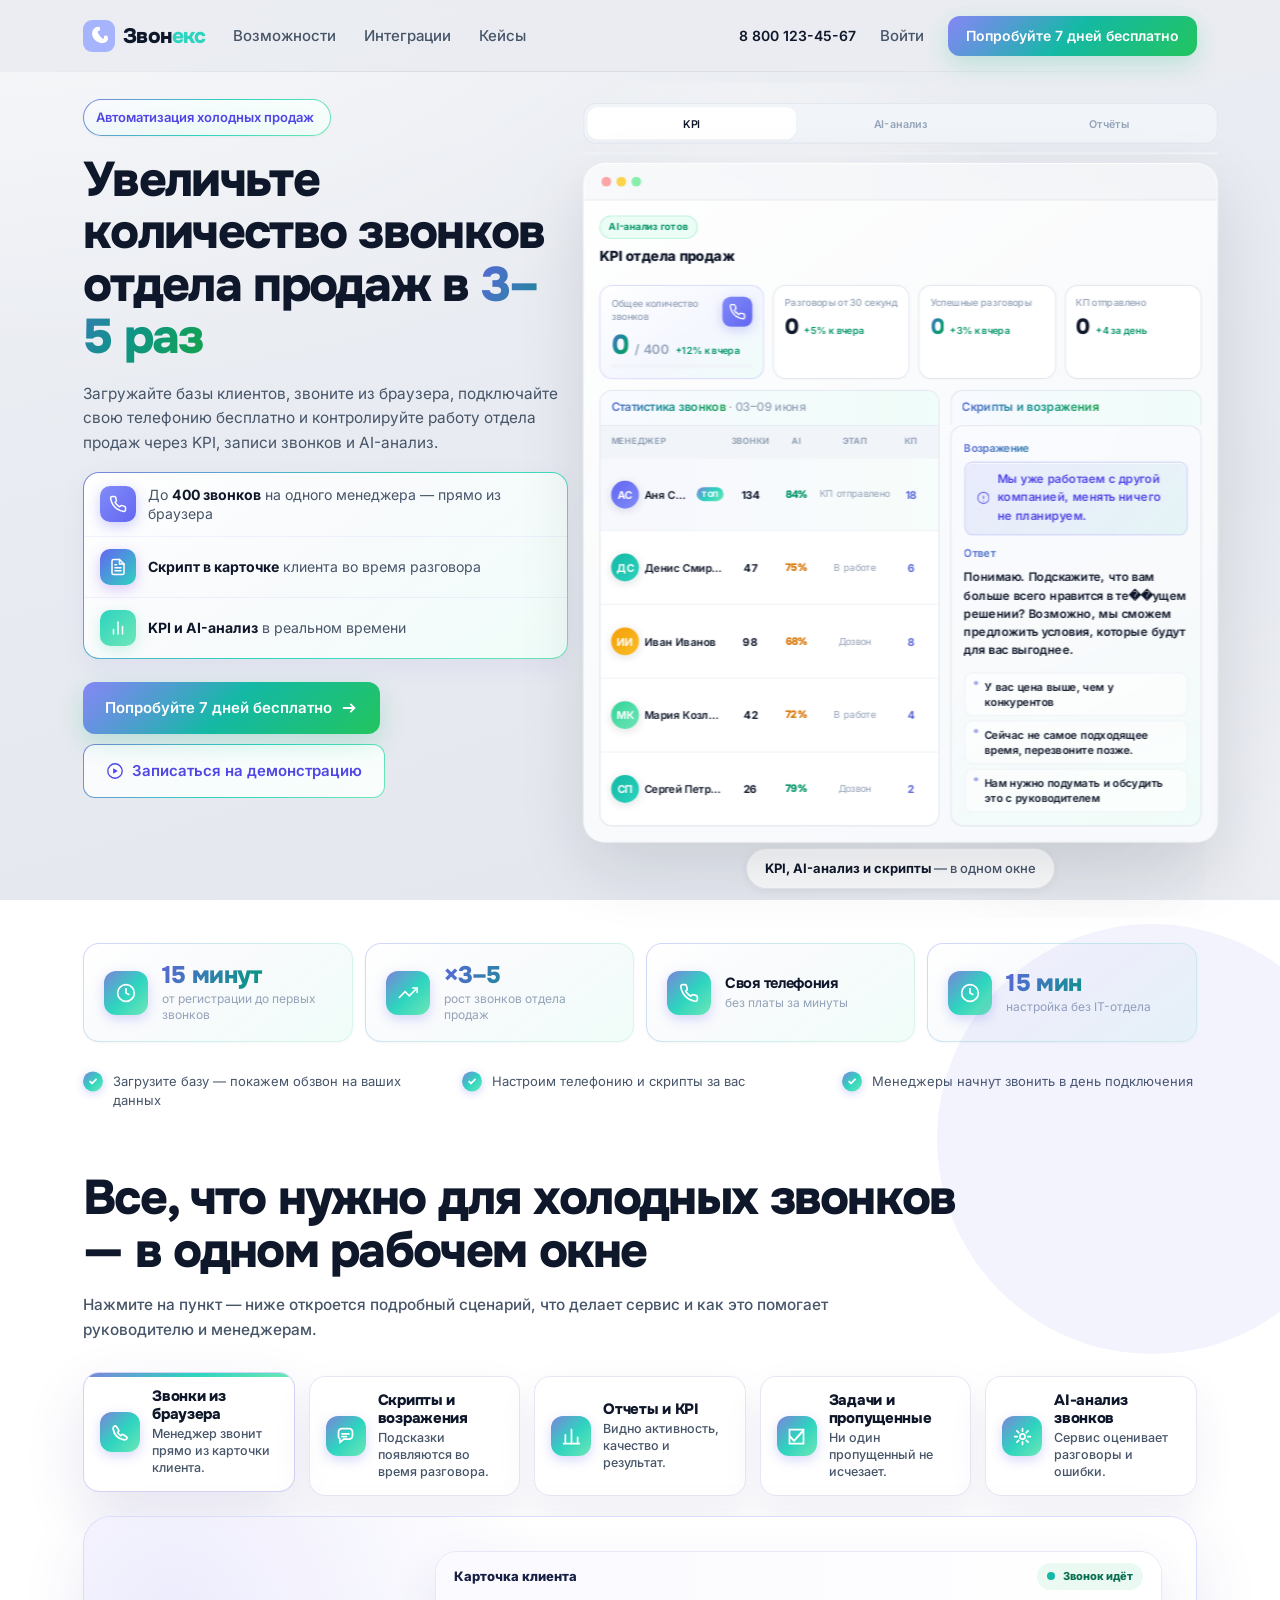
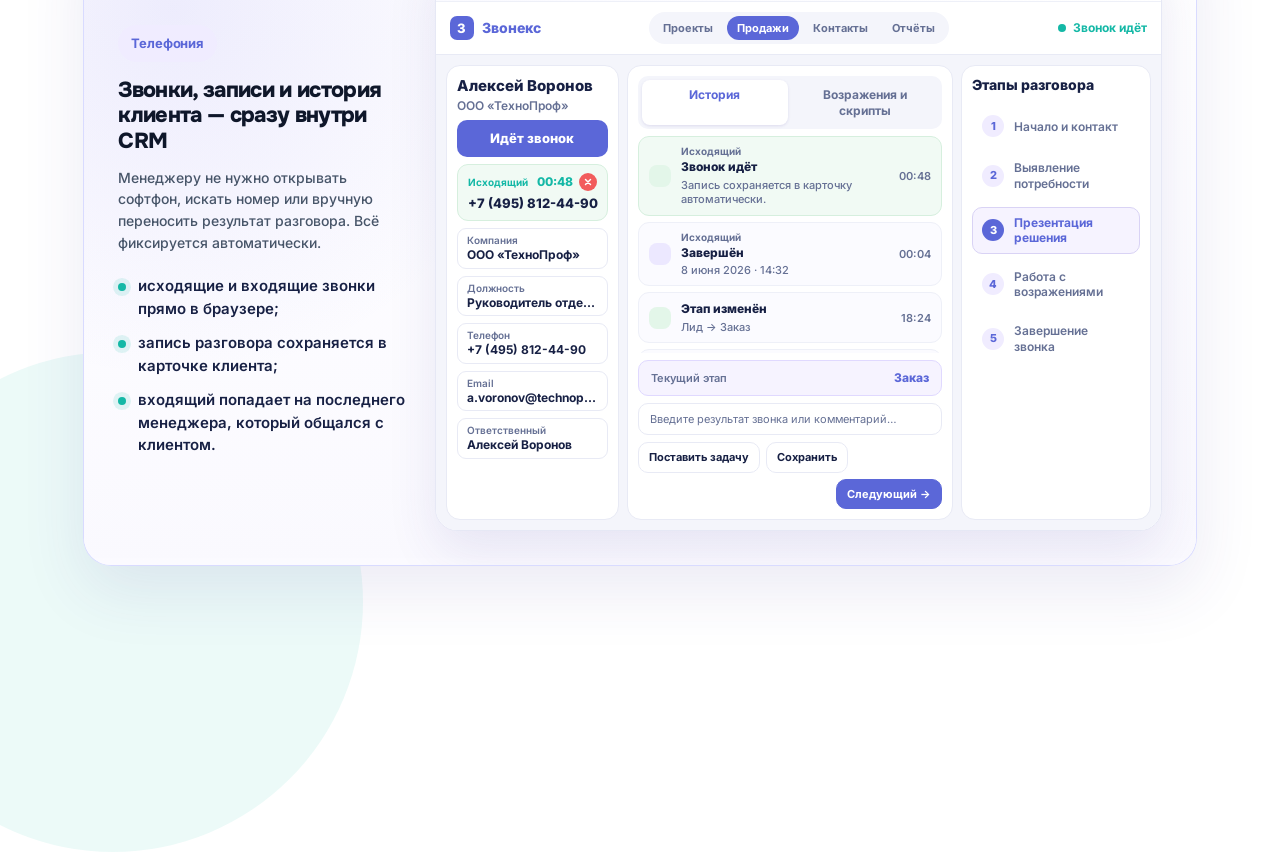
==== new-landing.html @ dd51b55e "feat: add new styles for KPI and manager components" ====
<!DOCTYPE html>
<html lang="ru">
<head>
  <meta charset="UTF-8">
  <meta name="viewport" content="width=device-width, initial-scale=1.0">
  <title>Звонекс — лендинг (блок 1 + блок 2)</title>
  <link rel="preconnect" href="https://fonts.googleapis.com">
  <link rel="preconnect" href="https://fonts.gstatic.com" crossorigin>
  <link href="https://fonts.googleapis.com/css2?family=Inter:wght@400;500;600;700;800&family=Onest:wght@600;700;800&display=swap" rel="stylesheet">
  <link rel="stylesheet" href="css/styles.css">
  <link rel="stylesheet" href="css/outcomes.css">
  <link rel="stylesheet" href="css/integrations.css">
  <link rel="stylesheet" href="css/new-landing.css">
</head>
<body>
  <div class="page-bg" aria-hidden="true">
    <div class="page-bg__gradient"></div>
    <div class="page-bg__mesh"></div>
    <div class="page-bg__aurora"></div>
  </div>

  <header class="header">
    <div class="container header__inner">
      <a href="/" class="logo">
        <span class="logo__icon" aria-hidden="true">
          <svg width="32" height="32" viewBox="0 0 32 32" fill="none" xmlns="http://www.w3.org/2000/svg">
            <rect width="32" height="32" rx="9" fill="#A5B4FC"/>
            <path d="M21.2 19.8c-1.5-.8-2.8-1.9-3.9-3.2-1.1-1.3-2-2.8-2.6-4.4-.2-.5.1-1 .6-1.2l1.4-.6c.4-.2.6-.6.5-1l-.4-1.8c-.1-.5-.5-.9-1-.9-1.2-.1-2.4.2-3.4.8-1.7 1-2.9 2.7-3.2 4.7-.4 2.4.3 4.9 1.9 6.9 1.6 2 3.9 3.4 6.4 3.9 2.2.4 4.5-.1 6.2-1.5.9-.8 1.4-2 1.2-3.2l-.3-1.8c-.1-.5-.5-.9-1-.9l-1.8.2c-.5.1-.8.5-.8 1 0 1.3-.5 2.5-1.3 3.5-.3.4-.8.5-1.2.3z" fill="#fff"/>
          </svg>
        </span>
        <span class="logo__word">Звон<span class="logo__accent">екс</span></span>
      </a>
      <div class="header__menu">
        <nav class="nav" aria-label="Навигация">
          <a href="#capabilities" class="nav__link">Возможности</a>
          <a href="#integrations" class="nav__link">Интеграции</a>
          <a href="#cases" class="nav__link">Кейсы</a>
        </nav>
        <div class="header__actions">
          <a href="tel:+78001234567" class="header__phone">8 800 123-45-67</a>
          <a href="#" class="btn btn--ghost">Войти</a>
          <a href="#cta" class="btn btn--cta btn--sm">Попробуйте 7 дней бесплатно</a>
        </div>
      </div>
      <button class="burger" aria-label="Меню" aria-expanded="false"><span></span><span></span><span></span></button>
    </div>
  </header>

  <main>
    <section class="hero">
      <div class="container hero__shell">
        <div class="hero__main">
          <div class="hero__copy">
            <div class="hero__tags">
              <span class="hero__badge">Автоматизация холодных продаж</span>
            </div>

            <h1 class="hero__title">
              Увеличьте количество звонков отдела продаж&nbsp;в&nbsp;<span class="hero__highlight">3–5&nbsp;раз</span>
            </h1>

            <p class="hero__subtitle">
              Загружайте базы клиентов, звоните из браузера, подключайте свою телефонию бесплатно и контролируйте работу отдела продаж через KPI, записи звонков и AI-анализ.
            </p>

            <div class="hero__features">
              <article class="hero-feature">
                <span class="hero-feature__icon" aria-hidden="true">
                  <svg width="18" height="18" viewBox="0 0 24 24" fill="none"><path d="M22 16.92v3a2 2 0 0 1-2.18 2 19.79 19.79 0 0 1-8.63-3.07 19.5 19.5 0 0 1-6-6 19.79 19.79 0 0 1-3.07-8.67A2 2 0 0 1 4.11 2h3a2 2 0 0 1 2 1.72c.127.96.361 1.903.7 2.81a2 2 0 0 1-.45 2.11L8.09 9.91a16 16 0 0 0 6 6l1.27-1.27a2 2 0 0 1 2.11-.45c.907.339 1.85.573 2.81.7A2 2 0 0 1 22 16.92z" stroke="currentColor" stroke-width="2"/></svg>
                </span>
                <p>До <strong>400 звонков</strong> на одного менеджера — прямо из браузера</p>
              </article>
              <article class="hero-feature">
                <span class="hero-feature__icon" aria-hidden="true">
                  <svg width="18" height="18" viewBox="0 0 24 24" fill="none"><path d="M14 2H6a2 2 0 0 0-2 2v16a2 2 0 0 0 2 2h12a2 2 0 0 0 2-2V8l-6-6z" stroke="currentColor" stroke-width="2"/><path d="M14 2v6h6M16 13H8M16 17H8M10 9H8" stroke="currentColor" stroke-width="2" stroke-linecap="round"/></svg>
                </span>
                <p><strong>Скрипт в карточке</strong> клиента во время разговора</p>
              </article>
              <article class="hero-feature">
                <span class="hero-feature__icon" aria-hidden="true">
                  <svg width="18" height="18" viewBox="0 0 24 24" fill="none"><path d="M18 20V10M12 20V4M6 20v-6" stroke="currentColor" stroke-width="2" stroke-linecap="round"/></svg>
                </span>
                <p><strong>KPI и AI-анализ</strong> в реальном времени</p>
              </article>
            </div>

            <div class="hero__cta" id="cta">
              <a href="#" class="btn btn--cta btn--lg">
                Попробуйте 7 дней бесплатно
                <svg width="18" height="18" viewBox="0 0 20 20" fill="none" aria-hidden="true"><path d="M4 10h12M12 6l4 4-4 4" stroke="currentColor" stroke-width="2" stroke-linecap="round"/></svg>
              </a>
              <a href="#" class="btn btn--outline btn--lg btn--demo">
                <svg width="18" height="18" viewBox="0 0 20 20" fill="none" aria-hidden="true"><circle cx="10" cy="10" r="8" stroke="currentColor" stroke-width="1.5"/><path d="M8 7l5 3-5 3V7z" fill="currentColor"/></svg>
                Записаться на демонстрацию
              </a>
            </div>
          </div>

          <div class="hero__product">
            <div class="product-frame">
              <div class="product-frame__glow" aria-hidden="true"></div>

              <div class="kpi-board" data-kpi-board aria-label="Панель контроля Звонекс">
                <div class="product-slider" data-product-slider aria-roledescription="carousel">

                  <div class="product-slider__nav" role="tablist" aria-label="Экраны продукта">
                    <button type="button" class="product-slider__seg is-active" role="tab" aria-selected="true" data-slide="0">KPI</button>
                    <button type="button" class="product-slider__seg" role="tab" aria-selected="false" data-slide="1">AI-анализ</button>
                    <button type="button" class="product-slider__seg" role="tab" aria-selected="false" data-slide="2">Отчёты</button>
                  </div>
                  <div class="product-slider__progress" aria-hidden="true"><span class="product-slider__progress-bar"></span></div>

                  <div class="kpi-board__window">
                    <div class="kpi-board__titlebar">
                      <div class="kpi-board__dots" aria-hidden="true"><span></span><span></span><span></span></div>
                    </div>

                    <div class="product-slider__viewport">
                      <div class="product-slider__track">

                        <!-- Slide 1: KPI + таблица + скрипты -->
                        <div class="product-slide is-active" role="tabpanel" aria-label="KPI">
                          <div class="product-slide__inner">
                            <div class="slide-head">
                              <span class="slide-head__badge">AI-анализ готов</span>
                              <span class="slide-head__title">KPI отдела продаж</span>
                            </div>

                            <div class="kpi-cards kpi-cards--featured">
                              <article class="kpi-card kpi-card--hero" aria-label="347 звонков из 400">
                                <span class="kpi-card__label">Общее количество звонков</span>
                                <span class="kpi-card__icon" aria-hidden="true">
                                  <svg width="16" height="16" viewBox="0 0 24 24" fill="none"><path d="M22 16.92v3a2 2 0 0 1-2.18 2 19.79 19.79 0 0 1-8.63-3.07 19.5 19.5 0 0 1-6-6 19.79 19.79 0 0 1-3.07-8.67A2 2 0 0 1 4.11 2h3a2 2 0 0 1 2 1.72c.127.96.361 1.903.7 2.81a2 2 0 0 1-.45 2.11L8.09 9.91a16 16 0 0 0 6 6l1.27-1.27a2 2 0 0 1 2.11-.45c.907.339 1.85.573 2.81.7A2 2 0 0 1 22 16.92z" stroke="currentColor" stroke-width="2"/></svg>
                                </span>
                                <div class="kpi-card__body">
                                  <div class="kpi-card__values">
                                    <strong class="kpi-card__value" data-count="347" data-count-suffix="">0</strong>
                                    <span class="kpi-card__quota">/ 400</span>
                                    <span class="kpi-card__delta">+12% к вчера</span>
                                  </div>
                                  <div class="kpi-card__progress" aria-hidden="true"><span style="--w: 87%"></span></div>
                                </div>
                              </article>
                              <article class="kpi-card kpi-card--stat" aria-label="Разговоры от 30 секунд 68 процентов">
                                <span class="kpi-card__label">Разговоры от 30 секунд</span>
                                <div class="kpi-card__body">
                                  <div class="kpi-card__values">
                                    <strong class="kpi-card__value" data-count="68" data-count-suffix="%">0</strong>
                                    <span class="kpi-card__delta">+5% к вчера</span>
                                  </div>
                                </div>
                              </article>
                              <article class="kpi-card kpi-card--stat" aria-label="Успешные разговоры 84 процента">
                                <span class="kpi-card__label">Успешные разговоры</span>
                                <div class="kpi-card__body">
                                  <div class="kpi-card__values">
                                    <strong class="kpi-card__value kpi-card__value--green" data-count="84" data-count-suffix="%">0</strong>
                                    <span class="kpi-card__delta">+3% к вчера</span>
                                  </div>
                                </div>
                              </article>
                              <article class="kpi-card kpi-card--stat" aria-label="18 КП">
                                <span class="kpi-card__label">КП отправлено</span>
                                <div class="kpi-card__body">
                                  <div class="kpi-card__values">
                                    <strong class="kpi-card__value" data-count="18">0</strong>
                                    <span class="kpi-card__delta">+4 за день</span>
                                  </div>
                                </div>
                              </article>
                            </div>

                            <div class="product-slide__split">
                              <div class="calls-table-wrap">
                                <div class="calls-table__head"><span class="dash-label">Статистика звонков</span><span class="dash-label-note"> · 03–09 июня</span></div>
                                <div class="calls-table">
                                  <div class="calls-table__row calls-table__row--labels">
                                    <span>Менеджер</span><span>Звонки</span><span>AI</span><span>Этап</span><span>КП</span>
                                  </div>
                                  <div class="calls-table__row calls-table__row--top">
                                    <div class="calls-table__person">
                                      <span class="kpi-avatar kpi-avatar--1">АС</span>
                                      <span>Аня Смирнова</span>
                                      <span class="calls-table__badge">Топ</span>
                                    </div>
                                    <span class="calls-table__num">134</span>
                                    <span class="calls-table__ai calls-table__ai--good">84%</span>
                                    <span class="calls-table__stage">КП отправлено</span>
                                    <span class="calls-table__num calls-table__num--accent">18</span>
                                  </div>
                                  <div class="calls-table__row">
                                    <div class="calls-table__person">
                                      <span class="kpi-avatar kpi-avatar--2">ДС</span>
                                      <span>Денис Смирнов</span>
                                    </div>
                                    <span class="calls-table__num">47</span>
                                    <span class="calls-table__ai calls-table__ai--mid">75%</span>
                                    <span class="calls-table__stage">В работе</span>
                                    <span class="calls-table__num calls-table__num--accent">6</span>
                                  </div>
                                  <div class="calls-table__row">
                                    <div class="calls-table__person">
                                      <span class="kpi-avatar kpi-avatar--3">ИИ</span>
                                      <span>Иван Иванов</span>
                                    </div>
                                    <span class="calls-table__num">98</span>
                                    <span class="calls-table__ai calls-table__ai--mid">68%</span>
                                    <span class="calls-table__stage">Дозвон</span>
                                    <span class="calls-table__num calls-table__num--accent">8</span>
                                  </div>
                                  <div class="calls-table__row">
                                    <div class="calls-table__person">
                                      <span class="kpi-avatar kpi-avatar--4">МК</span>
                                      <span>Мария Козлова</span>
                                    </div>
                                    <span class="calls-table__num">42</span>
                                    <span class="calls-table__ai calls-table__ai--mid">72%</span>
                                    <span class="calls-table__stage">В работе</span>
                                    <span class="calls-table__num calls-table__num--accent">4</span>
                                  </div>
                                  <div class="calls-table__row">
                                    <div class="calls-table__person">
                                      <span class="kpi-avatar kpi-avatar--2">СП</span>
                                      <span>Сергей Петров</span>
                                    </div>
                                    <span class="calls-table__num">26</span>
                                    <span class="calls-table__ai calls-table__ai--good">79%</span>
                                    <span class="calls-table__stage">Дозвон</span>
                                    <span class="calls-table__num calls-table__num--accent">2</span>
                                  </div>
                                </div>
                              </div>

                              <div class="kpi-scripts" data-kpi-scripts>
                                <div class="kpi-scripts__head"><span class="dash-label">Скрипты и возражения</span></div>
                                <div class="kpi-scripts__panel">
                                  <span class="kpi-scripts__tag dash-label">Возражение</span>
                                  <div class="kpi-scripts__objection kpi-scripts__objection--active" data-script-objection>
                                    <svg width="14" height="14" viewBox="0 0 24 24" fill="none" aria-hidden="true"><path d="M12 9v4M12 17h.01" stroke="currentColor" stroke-width="2" stroke-linecap="round"/><circle cx="12" cy="12" r="9" stroke="currentColor" stroke-width="1.8"/></svg>
                                    <span data-script-objection-text>Мы уже работаем с другой компанией, менять ничего не планируем.</span>
                                  </div>

                                  <span class="kpi-scripts__tag dash-label">Ответ</span>
                                  <p class="kpi-scripts__answer" data-script-answer>Понимаю. Подскажите, что вам больше всего нравится в те��ущем решении? Возможно, мы сможем предложить условия, которые будут для вас выгоднее.</p>

                                  <ul class="kpi-scripts__examples">
                                    <li>У вас цена выше, чем у конкурентов</li>
                                    <li>Сейчас не самое подходящее время, перезвоните позже.</li>
                                    <li>Нам нужно подумать и обсудить это с руководителем</li>
                                  </ul>
                                </div>
                              </div>
                            </div>
                          </div>
                        </div>

                        <!-- Slide 2: AI-анализ звонков -->
                        <div class="product-slide" role="tabpanel" aria-label="AI-анализ звонков">
                          <div class="product-slide__inner product-slide__inner--ai">
                            <div class="ai-dash">
                              <div class="ai-dash__head">
                                <div class="ai-dash__head-main">
                                  <span class="ai-dash__call">Звонок №12845 от 11.06.2026 11:42</span>
                                  <span class="ai-dash__status">Анализ завершён</span>
                                </div>
                                <button type="button" class="ai-dash__export">
                                  <svg width="13" height="13" viewBox="0 0 24 24" fill="none" aria-hidden="true"><path d="M12 3v12M7 10l5 5 5-5M5 19h14" stroke="currentColor" stroke-width="2" stroke-linecap="round" stroke-linejoin="round"/></svg>
                                  Экспорт
                                  <svg width="10" height="10" viewBox="0 0 24 24" fill="none" aria-hidden="true"><path d="M6 9l6 6 6-6" stroke="currentColor" stroke-width="2.2" stroke-linecap="round" stroke-linejoin="round"/></svg>
                                </button>
                              </div>

                              <div class="ai-dash__top">
                                <article class="ai-dash__contact ai-dash-panel">
                                  <img class="ai-dash__photo" src="images/specialist-avatar.png" alt="Иван Петров" width="46" height="46" loading="lazy">
                                  <div class="ai-dash__contact-body">
                                    <strong>Иван Петров</strong>
                                    <span>Директор · ООО «СтройГарант»</span>
                                    <ul class="ai-dash__contact-meta">
                                      <li>
                                        <svg width="12" height="12" viewBox="0 0 24 24" fill="none" aria-hidden="true"><circle cx="12" cy="12" r="9" stroke="currentColor" stroke-width="1.8"/><path d="M12 7v5l3 2" stroke="currentColor" stroke-width="1.8" stroke-linecap="round"/></svg>
                                        <span><strong>03:42</strong> Длительность</span>
                                      </li>
                                      <li class="ai-dash__meta-phone">
                                        <svg width="12" height="12" viewBox="0 0 24 24" fill="none" aria-hidden="true"><path d="M22 16.92v3a2 2 0 0 1-2.18 2 19.79 19.79 0 0 1-8.63-3.07 19.5 19.5 0 0 1-6-6 19.79 19.79 0 0 1-3.07-8.67A2 2 0 0 1 4.11 2h3a2 2 0 0 1 2 1.72c.127.96.361 1.903.7 2.81a2 2 0 0 1-.45 2.11L8.09 9.91a16 16 0 0 0 6 6l1.27-1.27a2 2 0 0 1 2.11-.45c.907.339 1.85.573 2.81.7A2 2 0 0 1 22 16.92z" stroke="currentColor" stroke-width="1.8"/></svg>
                                        <span>
                                          <strong>+7&nbsp;(999)&nbsp;123-45-67</strong>
                                          <em>Номер клиента</em>
                                        </span>
                                      </li>
                                      <li>
                                        <svg width="12" height="12" viewBox="0 0 24 24" fill="none" aria-hidden="true"><circle cx="12" cy="8" r="4" stroke="currentColor" stroke-width="1.8"/><path d="M4 20c0-4 3.6-6 8-6s8 2 8 6" stroke="currentColor" stroke-width="1.8" stroke-linecap="round"/></svg>
                                        <span><strong>Алексей Смирнов</strong> Менеджер</span>
                                      </li>
                                    </ul>
                                  </div>
                                </article>

                                <article class="ai-dash__scores ai-dash-panel">
                                  <h5 class="ai-dash-panel__title">Оценки по критериям</h5>
                                  <div class="ai-dash__score">
                                    <div class="ai-dash__score-row"><span>Приветствие</span><strong>90%</strong></div>
                                    <div class="ai-dash__bar"><i style="--w: 90%; --c: #22C55E"></i></div>
                                  </div>
                                  <div class="ai-dash__score">
                                    <div class="ai-dash__score-row"><span>Выявление потребности</span><strong>85%</strong></div>
                                    <div class="ai-dash__bar"><i style="--w: 85%; --c: #22C55E"></i></div>
                                  </div>
                                  <div class="ai-dash__score">
                                    <div class="ai-dash__score-row"><span>Презентация решения</span><strong>60%</strong></div>
                                    <div class="ai-dash__bar"><i style="--w: 60%; --c: #F59E0B"></i></div>
                                  </div>
                                  <div class="ai-dash__score">
                                    <div class="ai-dash__score-row"><span>Работа с возражениями</span><strong>40%</strong></div>
                                    <div class="ai-dash__bar"><i style="--w: 40%; --c: #F59E0B"></i></div>
                                  </div>
                                  <div class="ai-dash__score">
                                    <div class="ai-dash__score-row"><span>Закрытие на шаг</span><strong>90%</strong></div>
                                    <div class="ai-dash__bar"><i style="--w: 90%; --c: #22C55E"></i></div>
                                  </div>
                                  <div class="ai-dash__score">
                                    <div class="ai-dash__score-row"><span>Речевая культура</span><strong>80%</strong></div>
                                    <div class="ai-dash__bar"><i style="--w: 80%; --c: #22C55E"></i></div>
                                  </div>
                                </article>

                                <article class="ai-dash__focus ai-dash-panel">
                                  <h5 class="ai-dash-panel__title">Фокус разговора</h5>
                                  <div class="ai-dash__focus-body">
                                    <div class="ai-dash__focus-main">
                                      <strong>91%</strong>
                                      <div>
                                        <span>Вероятность продажи</span>
                                        <em>Высокая</em>
                                      </div>
                                    </div>
                                    <div class="ai-dash__focus-chart">
                                      <svg class="ai-dash__spark" viewBox="0 0 140 40" aria-hidden="true">
                                        <defs>
                                          <linearGradient id="aiDashSpark" x1="0" y1="0" x2="0" y2="1">
                                            <stop offset="0%" stop-color="#818CF8" stop-opacity="0.5"/>
                                            <stop offset="100%" stop-color="#818CF8" stop-opacity="0"/>
                                          </linearGradient>
                                        </defs>
                                        <path d="M0 28 C18 28 24 12 40 16 S62 32 82 20 S104 10 140 14 V40 H0 Z" fill="url(#aiDashSpark)"/>
                                        <path d="M0 28 C18 28 24 12 40 16 S62 32 82 20 S104 10 140 14" fill="none" stroke="#6366F1" stroke-width="2.5" stroke-linecap="round"/>
                                      </svg>
                                      <div class="ai-dash__focus-footer">
                                        <span>Динамика по менеджеру</span>
                                        <strong>+24% за неделю</strong>
                                      </div>
                                    </div>
                                  </div>
                                </article>
                              </div>

                              <div class="ai-dash__insights">
                                <article class="ai-dash-card ai-dash-panel ai-dash-card--good">
                                  <h5 class="ai-dash-panel__title">Что получилось хорошо</h5>
                                  <ul>
                                    <li><span class="ai-dash-icon ai-dash-icon--ok" aria-hidden="true">✓</span>Уточнил потребности клиента</li>
                                  </ul>
                                </article>
                                <article class="ai-dash-card ai-dash-panel ai-dash-card--rec">
                                  <h5 class="ai-dash-panel__title">Рекомендации</h5>
                                  <ol>
                                    <li><span class="ai-dash-icon ai-dash-icon--num">1</span>Связаться и выслать презентацию</li>
                                  </ol>
                                </article>
                                <article class="ai-dash-card ai-dash-panel ai-dash-card--warn">
                                  <h5 class="ai-dash-panel__title">Что можно улучшить</h5>
                                  <ul>
                                    <li><span class="ai-dash-icon ai-dash-icon--warn" aria-hidden="true">!</span>Нет согласия на следующий шаг</li>
                                  </ul>
                                </article>
                                <article class="ai-dash-card ai-dash-panel ai-dash-card--quotes">
                                  <h5 class="ai-dash-panel__title">
                                    Цитаты из звонка
                                    <svg width="12" height="12" viewBox="0 0 24 24" fill="none" aria-hidden="true"><circle cx="11" cy="11" r="7" stroke="currentColor" stroke-width="1.8"/><path d="M20 20l-3.5-3.5" stroke="currentColor" stroke-width="1.8" stroke-linecap="round"/></svg>
                                  </h5>
                                  <div class="ai-dash-quote">
                                    <div class="ai-dash-quote__head">
                                      <span class="ai-dash-quote__time">00:45</span>
                                      <b>Менеджер</b>
                                    </div>
                                    <p>«С какими сложностями сейчас сталкиваетесь?»</p>
                                  </div>
                                </article>
                              </div>

                              <section class="ai-dash__results ai-dash-panel" aria-label="Результаты звонка">
                                <div class="ai-results__tabs" aria-hidden="true">
                                  <span class="ai-results__tab">Анализ</span>
                                  <span class="ai-results__tab is-active">Результаты</span>
                                  <span class="ai-results__tab">Расшифровка</span>
                                </div>

                                <div class="ai-results__summaries">
                                  <article class="ai-results__summary">
                                    <div class="ai-results__summary-head">
                                      <span class="ai-results__icon ai-results__icon--doc" aria-hidden="true">
                                        <svg width="12" height="12" viewBox="0 0 24 24" fill="none"><path d="M14 2H6a2 2 0 0 0-2 2v16a2 2 0 0 0 2 2h12a2 2 0 0 0 2-2V8l-6-6z" stroke="currentColor" stroke-width="1.8"/><path d="M14 2v6h6M8 13h8M8 17h5" stroke="currentColor" stroke-width="1.8" stroke-linecap="round"/></svg>
                                      </span>
                                      <h5>Краткий итог</h5>
                                    </div>
                                    <p>Менеджер установил контакт, выявил ситуацию и презентовал решение. Клиент заинтересован, но нужно согласование с руководством. Следующий шаг назначен; рекомендуется проработать критерии принятия решения.</p>
                                  </article>

                                  <article class="ai-results__summary">
                                    <div class="ai-results__summary-head">
                                      <span class="ai-results__icon ai-results__icon--chat" aria-hidden="true">
                                        <svg width="12" height="12" viewBox="0 0 24 24" fill="none"><path d="M21 15a4 4 0 0 1-4 4H8l-5 3V7a4 4 0 0 1 4-4h10a4 4 0 0 1 4 4v8z" stroke="currentColor" stroke-width="1.8" stroke-linejoin="round"/></svg>
                                      </span>
                                      <h5>Итог разговора</h5>
                                    </div>
                                    <p>Диалог проведён успешно: выявлены потребности, проведена презентация, обработаны возражения. Следующий этап — повторный контакт после согласования условий.</p>
                                  </article>
                                </div>

                                <div class="ai-results__flags">
                                  <article class="ai-results__flag">
                                    <span class="ai-results__icon ai-results__icon--shield" aria-hidden="true">
                                      <svg width="12" height="12" viewBox="0 0 24 24" fill="none"><path d="M12 3l8 3v6c0 5-3.5 8.5-8 9-4.5-.5-8-4-8-9V6l8-3z" stroke="currentColor" stroke-width="1.8" stroke-linejoin="round"/></svg>
                                    </span>
                                    <div>
                                      <span>Наличие конфликта</span>
                                      <strong class="ai-results__val ai-results__val--yes">Нет</strong>
                                    </div>
                                  </article>
                                  <article class="ai-results__flag">
                                    <span class="ai-results__icon ai-results__icon--target" aria-hidden="true">
                                      <svg width="12" height="12" viewBox="0 0 24 24" fill="none"><circle cx="12" cy="12" r="8" stroke="currentColor" stroke-width="1.8"/><circle cx="12" cy="12" r="3" stroke="currentColor" stroke-width="1.8"/></svg>
                                    </span>
                                    <div>
                                      <span>Успешный звонок</span>
                                      <strong class="ai-results__val ai-results__val--partial">Частично</strong>
                                    </div>
                                  </article>
                                  <article class="ai-results__flag">
                                    <span class="ai-results__icon ai-results__icon--compass" aria-hidden="true">
                                      <svg width="12" height="12" viewBox="0 0 24 24" fill="none"><circle cx="12" cy="12" r="9" stroke="currentColor" stroke-width="1.8"/><path d="M14.5 9.5L10 14l-1.5-3.5L14.5 9.5z" stroke="currentColor" stroke-width="1.8" stroke-linejoin="round"/></svg>
                                    </span>
                                    <div>
                                      <span>Целевой звонок</span>
                                      <strong class="ai-results__val ai-results__val--yes">Да</strong>
                                    </div>
                                  </article>
                                </div>
                              </section>
                            </div>
                          </div>
                        </div>

                        <!-- Slide 3: Отчёты по звонкам -->
                        <div class="product-slide" role="tabpanel" aria-label="Отчёты по звонкам">
                          <div class="product-slide__inner product-slide__inner--report">
                            <div class="slide-head">
                              <span class="slide-head__badge">25–31 мая</span>
                              <span class="slide-head__title">Отчёты по звонкам · Аня Смирнова</span>
                            </div>

                            <div class="report-metrics">
                              <div class="report-metric report-metric--total">
                                <span>Всего</span>
                                <strong>134</strong>
                                <em>+15%</em>
                              </div>
                              <div class="report-metric report-metric--outgoing">
                                <span>Исходящие</span>
                                <strong>112</strong>
                                <em>+12%</em>
                              </div>
                              <div class="report-metric report-metric--positive">
                                <span>Дозвон</span>
                                <strong>98</strong>
                                <em>+22%</em>
                              </div>
                              <div class="report-metric report-metric--negative">
                                <span>Недозвон</span>
                                <strong>36</strong>
                                <em class="report-metric__delta--down">−8%</em>
                              </div>
                              <div class="report-metric report-metric--duration">
                                <span>Ср. длит.</span>
                                <strong>01:24</strong>
                                <em>+18%</em>
                              </div>
                            </div>

                            <div class="report-chart report-chart--wide">
                              <div class="report-chart__title">Дозвон и недозвон</div>
                              <svg class="report-chart__svg" viewBox="0 0 200 56" aria-hidden="true">
                                <defs>
                                  <linearGradient id="chartPositiveGrad" x1="0" y1="0" x2="0" y2="1">
                                    <stop offset="0%" stop-color="#34D399" stop-opacity="0.35"/>
                                    <stop offset="100%" stop-color="#34D399" stop-opacity="0"/>
                                  </linearGradient>
                                </defs>
                                <path d="M0 20 L28 16 L56 18 L84 14 L112 12 L140 10 L168 12 L200 8 L200 56 L0 56 Z" fill="url(#chartPositiveGrad)"/>
                                <polyline fill="none" stroke="#22C55E" stroke-width="2.2" stroke-linecap="round" points="0,20 28,16 56,18 84,14 112,12 140,10 168,12 200,8"/>
                                <polyline fill="none" stroke="#F87171" stroke-width="2" stroke-linecap="round" stroke-dasharray="3 2" points="0,46 28,44 56,45 84,43 112,44 140,41 168,43 200,39"/>
                              </svg>
                              <div class="report-chart__legend">
                                <span><i class="dot dot--green"></i> Дозвон — 98</span>
                                <span><i class="dot dot--red"></i> Недозвон — 36</span>
                              </div>
                            </div>

                            <div class="report-bottom">
                              <div class="report-calls report-calls--top">
                                <div class="report-calls__head">
                                  <div class="report-calls__title">Топ звонков по длительности</div>
                                  <div class="report-calls__subtitle">Самые длинные разговоры в текущей выборке</div>
                                </div>
                                <div class="report-calls__table">
                                  <div class="report-calls__row report-calls__row--head">
                                    <span>#</span>
                                    <span>Менеджер</span>
                                    <span>Клиент</span>
                                    <span>Этап</span>
                                    <span>Тип</span>
                                    <span>Длит.</span>
                                    <span>Дата</span>
                                    <span aria-hidden="true"></span>
                                  </div>
                                  <div class="report-calls__row">
                                    <span class="report-calls__num">1</span>
                                    <span class="report-calls__manager">Аня Смирнова</span>
                                    <span class="report-calls__client">ООО «Альфа»</span>
                                    <span class="report-calls__stage report-calls__stage--good">КП отправлено</span>
                                    <span class="report-calls__type report-calls__type--out">Исходящий</span>
                                    <strong>12:43</strong>
                                    <span class="report-calls__date">31.05 14:20</span>
                                    <span class="report-calls__actions">
                                      <button type="button" class="report-calls__action" aria-label="Прослушать"><svg width="11" height="11" viewBox="0 0 24 24" fill="none"><circle cx="12" cy="12" r="9" stroke="currentColor" stroke-width="1.8"/><path d="M10 8l6 4-6 4V8z" fill="currentColor"/></svg></button>
                                      <button type="button" class="report-calls__action" aria-label="Открыть"><svg width="11" height="11" viewBox="0 0 24 24" fill="none"><path d="M14 3h7v7M10 14L21 3M21 10v11H3V3h11" stroke="currentColor" stroke-width="1.8" stroke-linecap="round" stroke-linejoin="round"/></svg></button>
                                    </span>
                                  </div>
                                  <div class="report-calls__row">
                                    <span class="report-calls__num">2</span>
                                    <span class="report-calls__manager">Денис Смирнов</span>
                                    <span class="report-calls__client">ООО «Стройком»</span>
                                    <span class="report-calls__stage report-calls__stage--bad">Не дозвонился</span>
                                    <span class="report-calls__type report-calls__type--out">Исходящий</span>
                                    <strong>09:11</strong>
                                    <span class="report-calls__date">31.05 12:40</span>
                                    <span class="report-calls__actions">
                                      <button type="button" class="report-calls__action" aria-label="Прослушать"><svg width="11" height="11" viewBox="0 0 24 24" fill="none"><circle cx="12" cy="12" r="9" stroke="currentColor" stroke-width="1.8"/><path d="M10 8l6 4-6 4V8z" fill="currentColor"/></svg></button>
                                      <button type="button" class="report-calls__action" aria-label="Открыть"><svg width="11" height="11" viewBox="0 0 24 24" fill="none"><path d="M14 3h7v7M10 14L21 3M21 10v11H3V3h11" stroke="currentColor" stroke-width="1.8" stroke-linecap="round" stroke-linejoin="round"/></svg></button>
                                    </span>
                                  </div>
                                  <div class="report-calls__row">
                                    <span class="report-calls__num">3</span>
                                    <span class="report-calls__manager">Иван Иванов</span>
                                    <span class="report-calls__client">ИП Иванов</span>
                                    <span class="report-calls__stage report-calls__stage--good">Наш клиент</span>
                                    <span class="report-calls__type report-calls__type--in">Входящий</span>
                                    <strong>08:56</strong>
                                    <span class="report-calls__date">30.05 15:11</span>
                                    <span class="report-calls__actions">
                                      <button type="button" class="report-calls__action" aria-label="Прослушать"><svg width="11" height="11" viewBox="0 0 24 24" fill="none"><circle cx="12" cy="12" r="9" stroke="currentColor" stroke-width="1.8"/><path d="M10 8l6 4-6 4V8z" fill="currentColor"/></svg></button>
                                      <button type="button" class="report-calls__action" aria-label="Открыть"><svg width="11" height="11" viewBox="0 0 24 24" fill="none"><path d="M14 3h7v7M10 14L21 3M21 10v11H3V3h11" stroke="currentColor" stroke-width="1.8" stroke-linecap="round" stroke-linejoin="round"/></svg></button>
                                    </span>
                                  </div>
                                  <div class="report-calls__row">
                                    <span class="report-calls__num">4</span>
                                    <span class="report-calls__manager">Мария Козлова</span>
                                    <span class="report-calls__client">ООО «Бета»</span>
                                    <span class="report-calls__stage report-calls__stage--mid">Думает</span>
                                    <span class="report-calls__type report-calls__type--out">Исходящий</span>
                                    <strong>07:45</strong>
                                    <span class="report-calls__date">29.05 10:31</span>
                                    <span class="report-calls__actions">
                                      <button type="button" class="report-calls__action" aria-label="Прослушать"><svg width="11" height="11" viewBox="0 0 24 24" fill="none"><circle cx="12" cy="12" r="9" stroke="currentColor" stroke-width="1.8"/><path d="M10 8l6 4-6 4V8z" fill="currentColor"/></svg></button>
                                      <button type="button" class="report-calls__action" aria-label="Открыть"><svg width="11" height="11" viewBox="0 0 24 24" fill="none"><path d="M14 3h7v7M10 14L21 3M21 10v11H3V3h11" stroke="currentColor" stroke-width="1.8" stroke-linecap="round" stroke-linejoin="round"/></svg></button>
                                    </span>
                                  </div>
                                  <div class="report-calls__row">
                                    <span class="report-calls__num">5</span>
                                    <span class="report-calls__manager">Сергей Петров</span>
                                    <span class="report-calls__client">ООО «Гранд»</span>
                                    <span class="report-calls__stage report-calls__stage--good">КП отправлено</span>
                                    <span class="report-calls__type report-calls__type--out">Исходящий</span>
                                    <strong>06:32</strong>
                                    <span class="report-calls__date">28.05 16:05</span>
                                    <span class="report-calls__actions">
                                      <button type="button" class="report-calls__action" aria-label="Прослушать"><svg width="11" height="11" viewBox="0 0 24 24" fill="none"><circle cx="12" cy="12" r="9" stroke="currentColor" stroke-width="1.8"/><path d="M10 8l6 4-6 4V8z" fill="currentColor"/></svg></button>
                                      <button type="button" class="report-calls__action" aria-label="Открыть"><svg width="11" height="11" viewBox="0 0 24 24" fill="none"><path d="M14 3h7v7M10 14L21 3M21 10v11H3V3h11" stroke="currentColor" stroke-width="1.8" stroke-linecap="round" stroke-linejoin="round"/></svg></button>
                                    </span>
                                  </div>
                                </div>
                                <button type="button" class="report-calls__more">Показать ещё 15 звонков</button>
                              </div>
                            </div>
                          </div>
                        </div>

                      </div>
                    </div>
                  </div>
                </div>

                <p class="kpi-board__caption"><strong>KPI, AI-анализ и скрипты</strong> — в одном окне</p>
              </div>
            </div>
          </div>
        </div>

        <div class="trust-row" id="features">
          <article class="trust-card">
            <span class="trust-card__icon trust-card__icon--setup" aria-hidden="true"></span>
            <div>
              <strong class="trust-card__val">15 минут</strong>
              <span class="trust-card__lbl">от регистрации до первых звонков</span>
            </div>
          </article>
          <article class="trust-card">
            <span class="trust-card__icon trust-card__icon--growth" aria-hidden="true"></span>
            <div>
              <strong class="trust-card__val">×3–5</strong>
              <span class="trust-card__lbl">рост звонков отдела продаж</span>
            </div>
          </article>
          <article class="trust-card">
            <span class="trust-card__icon trust-card__icon--calls" aria-hidden="true"></span>
            <div>
              <strong class="trust-card__val trust-card__val--phrase">Своя телефония</strong>
              <span class="trust-card__lbl">без платы за минуты</span>
            </div>
          </article>
          <article class="trust-card">
            <span class="trust-card__icon trust-card__icon--setup" aria-hidden="true"></span>
            <div>
              <strong class="trust-card__val">15 мин</strong>
              <span class="trust-card__lbl">настройка без IT-отдела</span>
            </div>
          </article>
        </div>

        <div class="promise-row">
          <div class="promise-item">
            <span class="promise-item__check" aria-hidden="true">✓</span>
            <p>Загрузите базу — покажем обзвон на ваших данных</p>
          </div>
          <div class="promise-item">
            <span class="promise-item__check" aria-hidden="true">✓</span>
            <p>Настроим телефонию и скрипты за вас</p>
          </div>
          <div class="promise-item">
            <span class="promise-item__check" aria-hidden="true">✓</span>
            <p>Менеджеры начнут звонить в день подключения</p>
          </div>
        </div>
      </div>
    </section>

    <div class="container section-capabilities">
      <section class="outcomes-section" id="capabilities">
        <div class="section-head">
          <h2 class="section-title">Все, что нужно для холодных звонков — в одном рабочем окне</h2>
          <p class="section-subtitle">Нажмите на пункт — ниже откроется подробный сценарий, что делает сервис и как это помогает руководителю и менеджерам.</p>
        </div>

        <div class="capabilities-shell">
          <div class="capability-tabs">
            <article class="capability-tab tab-calls is-active">
              <div class="capability-tab-icon"><svg viewBox="0 0 24 24" fill="none"><path d="M7.5 5.5 9.8 9c.4.6.3 1.4-.2 1.9l-1 1a11.5 11.5 0 0 0 3.8 3.8l1-1c.5-.5 1.3-.6 1.9-.2l3.5 2.3c.7.5.9 1.5.4 2.2-.7 1.1-1.9 1.7-3.2 1.4C9.6 19.2 4.8 14.4 3.6 8c-.3-1.3.3-2.5 1.4-3.2.7-.5 1.7-.3 2.2.4Z" stroke="currentColor" stroke-width="2" stroke-linecap="round" stroke-linejoin="round"/></svg></div>
              <div class="capability-tab-text">
                <h3>Звонки из браузера</h3>
                <p>Менеджер звонит прямо из карточки клиента.</p>
              </div>
            </article>

            <article class="capability-tab tab-scripts">
              <div class="capability-tab-icon"><svg viewBox="0 0 24 24" fill="none"><path d="M4 6.8A3.8 3.8 0 0 1 7.8 3h8.4A3.8 3.8 0 0 1 20 6.8v4.4a3.8 3.8 0 0 1-3.8 3.8H10l-4.5 4v-4.3A3.8 3.8 0 0 1 4 11.2V6.8Z" stroke="currentColor" stroke-width="2" stroke-linejoin="round"/><path d="M8 9h8M8 12h5" stroke="currentColor" stroke-width="2" stroke-linecap="round"/></svg></div>
              <div class="capability-tab-text">
                <h3>Скрипты и возражения</h3>
                <p>Подсказки появляются во время разговора.</p>
              </div>
            </article>

            <article class="capability-tab tab-analytics">
              <div class="capability-tab-icon"><svg viewBox="0 0 24 24" fill="none"><path d="M5 20V10m7 10V4m7 16v-7" stroke="currentColor" stroke-width="2" stroke-linecap="round"/><path d="M3 20h18" stroke="currentColor" stroke-width="2" stroke-linecap="round"/></svg></div>
              <div class="capability-tab-text">
                <h3>Отчеты и KPI</h3>
                <p>Видно активность, качество и результат.</p>
              </div>
            </article>

            <article class="capability-tab tab-tasks">
              <div class="capability-tab-icon"><svg viewBox="0 0 24 24" fill="none"><path d="M5 12.5 9.2 17 19 6" stroke="currentColor" stroke-width="2.3" stroke-linecap="round" stroke-linejoin="round"/><path d="M4 4h16v16H4z" stroke="currentColor" stroke-width="2"/></svg></div>
              <div class="capability-tab-text">
                <h3>Задачи и пропущенные</h3>
                <p>Ни один пропущенный не исчезает.</p>
              </div>
            </article>

            <article class="capability-tab tab-ai">
              <div class="capability-tab-icon"><svg viewBox="0 0 24 24" fill="none"><path d="M12 3v3m0 12v3M3 12h3m12 0h3M5.6 5.6l2.1 2.1m8.6 8.6 2.1 2.1m0-12.8-2.1 2.1m-8.6 8.6-2.1 2.1" stroke="currentColor" stroke-width="2" stroke-linecap="round"/><path d="M9 12a3 3 0 1 0 6 0 3 3 0 0 0-6 0Z" stroke="currentColor" stroke-width="2"/></svg></div>
              <div class="capability-tab-text">
                <h3>AI-анализ звонков</h3>
                <p>Сервис оценивает разговоры и ошибки.</p>
              </div>
            </article>
          </div>

          <div class="capability-details">
            <article class="capability-panel panel-calls is-active">
              <div class="capability-copy">
                <div class="capability-label">Телефония</div>
                <h3>Звонки, записи и история клиента — сразу внутри CRM</h3>
                <p>Менеджеру не нужно открывать софтфон, искать номер или вручную переносить результат разговора. Всё фиксируется автоматически.</p>
                <ul class="capability-list">
                  <li>исходящие и входящие звонки прямо в браузере;</li>
                  <li>запись разговора сохраняется в карточке клиента;</li>
                  <li>входящий попадает на последнего менеджера, который общался с клиентом.</li>
                </ul>
              </div>
              <div class="capability-preview capability-preview--shot">
                <div class="preview-top"><span>Карточка клиента</span><span class="preview-status">Звонок идёт</span></div>
                <div class="crm-app" role="img" aria-label="Интерфейс сервиса Звонекс: звонок из карточки клиента, история разговора и этапы сделки">
                  <header class="crm-app__bar">
                    <div class="crm-app__brand"><span class="crm-app__logo">3</span>Звонекс</div>
                    <nav class="crm-app__nav">
                      <em>Проекты</em>
                      <em class="is-active">Продажи</em>
                      <em>Контакты</em>
                      <em>Отчёты</em>
                    </nav>
                    <div class="crm-app__actions">
                      <span class="crm-app__status">Звонок идёт</span>
                    </div>
                  </header>

                  <div class="crm-app__body">
                    <aside class="crm-app__col crm-app__client">
                      <div class="crm-app__client-name">Алексей Воронов</div>
                      <div class="crm-app__client-sub">ООО «ТехноПроф»</div>
                      <button class="crm-app__call" type="button" tabindex="-1">Идёт звонок</button>
                      <div class="crm-app__livecall">
                        <div class="crm-app__livecall-top">
                          <span>Исходящий</span>
                          <div class="crm-app__livecall-end">
                            <time>00:48</time>
                            <span class="crm-app__livecall-x" aria-hidden="true"><svg viewBox="0 0 24 24" width="10" height="10" fill="none" stroke="currentColor" stroke-width="3.4" stroke-linecap="round"><path d="M6 6l12 12M18 6L6 18"/></svg></span>
                          </div>
                        </div>
                        <b>+7 (495) 812-44-90</b>
                      </div>
                      <div class="crm-app__field"><span>Компания</span><b>ООО «ТехноПроф»</b></div>
                      <div class="crm-app__field"><span>Должность</span><b>Руководитель отдела закупок</b></div>
                      <div class="crm-app__field"><span>Телефон</span><b>+7 (495) 812-44-90</b></div>
                      <div class="crm-app__field"><span>Email</span><b>a.voronov@technoprof.ru</b></div>
                      <div class="crm-app__field"><span>Ответственный</span><b>Алексей Воронов</b></div>
                    </aside>

                    <section class="crm-app__col crm-app__feed">
                      <div class="crm-app__tabs">
                        <em class="is-active">История</em>
                        <em>Возражения и скрипты</em>
                      </div>
                      <div class="crm-app__events">
                        <div class="crm-app__event crm-app__event--ok">
                          <span class="crm-app__ic crm-app__ic--ok"></span>
                          <div>
                            <span class="crm-app__event-kind">Исходящий</span>
                            <b>Звонок идёт</b>
                            <p>Запись сохраняется в карточку автоматически.</p>
                          </div>
                          <time>00:48</time>
                        </div>
                        <div class="crm-app__event">
                          <span class="crm-app__ic crm-app__ic--call"></span>
                          <div>
                            <span class="crm-app__event-kind">Исходящий</span>
                            <b>Завершён</b>
                            <p>8 июня 2026 · 14:32</p>
                          </div>
                          <time>00:04</time>
                        </div>
                        <div class="crm-app__event">
                          <span class="crm-app__ic crm-app__ic--ok"></span>
                          <div>
                            <b>Этап изменён</b>
                            <p>Лид → Заказ</p>
                          </div>
                          <time>18:24</time>
                        </div>
                        <div class="crm-app__event">
                          <span class="crm-app__ic crm-app__ic--cmt"></span>
                          <div>
                            <b>Комментарий от оператора</b>
                            <p>созвон, КП отправлено</p>
                          </div>
                          <time>17:35</time>
                        </div>
                      </div>
                      <div class="crm-app__stage-select"><span>Текущий этап</span><b>Заказ</b></div>
                      <div class="crm-app__textarea">Введите результат звонка или комментарий…</div>
                      <div class="crm-app__feed-actions">
                        <span class="crm-app__btn">Поставить задачу</span>
                        <span class="crm-app__btn">Сохранить</span>
                        <span class="crm-app__btn crm-app__btn--primary">Следующий →</span>
                      </div>
                    </section>

                    <aside class="crm-app__col crm-app__stages">
                      <div class="crm-app__stages-head">Этапы разговора</div>
                      <div class="crm-app__step"><span class="crm-app__step-ic">1</span><b>Начало и контакт</b></div>
                      <div class="crm-app__step"><span class="crm-app__step-ic">2</span><b>Выявление потребности</b></div>
                      <div class="crm-app__step is-active"><span class="crm-app__step-ic">3</span><b>Презентация решения</b></div>
                      <div class="crm-app__step"><span class="crm-app__step-ic">4</span><b>Работа с возражениями</b></div>
                      <div class="crm-app__step"><span class="crm-app__step-ic">5</span><b>Завершение звонка</b></div>
                    </aside>
                  </div>
                </div>
              </div>
            </article>

            <article class="capability-panel panel-scripts">
              <div class="capability-copy">
                <div class="capability-label">Скрипты</div>
                <h3>Менеджер видит, что сказать клиенту в нужный момент</h3>
                <p>Скрипты, ответы на возражения и подсказки открываются рядом с карточкой. Это снижает хаос в разговоре и помогает нови��кам быстрее продавать.</p>
                <ul class="capability-list">
                  <li>готовые ответы на частые возражения;</li>
                  <li>единый стандарт разговора для всей команды;</li>
                  <li>быстрый переход между сценариями без поиска в документах.</li>
                </ul>
              </div>
              <div class="capability-preview capability-preview--shot">
                <div class="preview-top"><span>Возражения и скрипты</span><span class="preview-status">Открыт</span></div>
                <div class="crm-app crm-app--scripts" role="img" aria-label="Интерфейс сервиса Звонекс: карточка клиента, готовые ответы на возражения и форма добавления скрипта">
                  <header class="crm-app__bar">
                    <div class="crm-app__brand"><span class="crm-app__logo">3</span>Звонекс</div>
                    <nav class="crm-app__nav">
                      <em>Проекты</em>
                      <em>Продажи</em>
                      <em class="is-active">Контакты</em>
                      <em>Отчёты</em>
                    </nav>
                    <div class="crm-app__actions">
                      <span class="crm-app__status">Скрипт открыт</span>
                    </div>
                  </header>

                  <div class="crm-app__body">
                    <aside class="crm-app__col crm-app__client">
                      <div class="crm-app__client-name">Елена Григорьева</div>
                      <div class="crm-app__client-sub">ИП «Краснополье»</div>
                      <button class="crm-app__call" type="button" tabindex="-1">Позвонить</button>
                      <div class="crm-app__field"><span>Компания</span><b>ИП «Григорьева»</b></div>
                      <div class="crm-app__field"><span>Регион</span><b>Краснодарский край</b></div>
                      <div class="crm-app__field"><span>Телефон</span><b>+7 (391) 245-18-03</b></div>
                      <div class="crm-app__field"><span>Email</span><b>e.grigoryeva@mail.ru</b></div>
                      <div class="crm-app__field"><span>Ответственный</span><b>Денис Смирнов</b></div>
                    </aside>

                    <section class="crm-app__col crm-app__feed">
                      <div class="crm-app__tabs">
                        <em>История</em>
                        <em class="is-active">Возражения и скрипты</em>
                      </div>
                      <div class="crm-app__scripthead">
                        <div class="crm-app__scripthead-text">
                          <span class="crm-app__scripthead-sub">Карточка клиента</span>
                          <b>Возражения клиента</b>
                        </div>
                        <span class="crm-app__addbtn">+ Добавить</span>
                      </div>
                      <div class="crm-app__chips">
                        <span class="crm-app__chip is-active">У вас дорого</span>
                        <span class="crm-app__chip">Получил инфо</span>
                        <span class="crm-app__chip">Нужно подумать</span>
                        <span class="crm-app__chip">Работаем с другим</span>
                      </div>
                      <div class="crm-app__scripts">
                        <div class="crm-app__script crm-app__script--active">
                          <div class="crm-app__script-top">
                            <b>У вас дорого</b>
                            <span class="crm-app__script-copy">Скопировать</span>
                          </div>
                          <span class="crm-app__script-kind">Что ответить</span>
                          <p>Понимаю. Подскажите, что для вас важнее — цена сейчас или итоговая выгода от результата?</p>
                        </div>
                        <div class="crm-app__script">
                          <span class="crm-app__script-kind">Начальный вопрос</span>
                          <p>С чем из конкурентов сравниваете? Что для вас важнее — цена или сроки?</p>
                        </div>
                        <div class="crm-app__script">
                          <span class="crm-app__script-kind">Если клиент согласен</span>
                          <p>Предложите демо и зафиксируйте следующий звонок — «Могу перенести в четверг в 11:00?»</p>
                        </div>
                      </div>
                    </section>

                    <aside class="crm-app__col crm-app__form">
                      <div class="crm-app__form-head">
                        <b>Добавить скрипт</b>
                        <span class="crm-app__form-x" aria-hidden="true">×</span>
                      </div>
                      <div class="crm-app__form-field">
                        <span>Возражение / тема</span>
                        <div class="crm-app__input">У вас цены выше, чем у конкурентов</div>
                      </div>
                      <div class="crm-app__form-field">
                        <span>Ответ (текст скрипта)</span>
                        <div class="crm-app__input crm-app__input--area">Давайте сравним не только цену, а итоговую выгоду: сроки, сервис и результат для вашего бизнеса.</div>
                      </div>
                      <div class="crm-app__radio is-active">
                        <span class="crm-app__radio-dot"></span>
                        <div class="crm-app__radio-text"><b>Всем пользователям</b><span>Будет доступен внутри отдела</span></div>
                      </div>
                      <div class="crm-app__radio">
                        <span class="crm-app__radio-dot"></span>
                        <div class="crm-app__radio-text"><b>Конкретному пользователю</b><span>Выберите менеджера</span></div>
                      </div>
                      <div class="crm-app__form-actions">
                        <span class="crm-app__btn crm-app__btn--ghost">Отмена</span>
                        <span class="crm-app__btn crm-app__btn--primary">✓ Создать скрипт</span>
                      </div>
                    </aside>
                  </div>
                </div>
              </div>
            </article>

            <article class="capability-panel panel-analytics">
              <div class="capability-copy">
                <div class="capability-label">Аналитика</div>
                <h3>Руководитель видит не ощущения, а реальные цифры отдела</h3>
                <p>Кто звонит, кто разговаривает дольше 20 секунд, кто отправляет КП и кто выполняет KPI — всё собирается в отчетах.</p>
                <ul class="capability-list">
                  <li>отчеты по каждому менеджеру и всему отделу;</li>
                  <li>KPI по звонкам, разговорам, КП и результатам;</li>
                  <li>выгрузка данных в Excel и CSV.</li>
                </ul>
              </div>
              <div class="capability-preview capability-preview--shot">
                <div class="preview-top"><span>Контроль KPI</span><span class="preview-status">Отчёты</span></div>
                <div class="crm-app crm-app--reports" role="img" aria-label="Интерфейс сервиса Звонекс: контроль KPI отдела продаж, выполнение плана по менеджерам и список звонков">
                  <header class="crm-app__bar">
                    <div class="crm-app__brand"><span class="crm-app__logo">3</span>Звонекс</div>
                    <nav class="crm-app__nav">
                      <em>Проекты</em>
                      <em>Продажи</em>
                      <em>Контакты</em>
                      <em class="is-active">Отчёты</em>
                    </nav>
                    <div class="crm-app__actions">
                      <span class="crm-app__datepill">03–09 июня</span>
                    </div>
                  </header>

                  <div class="crm-app__reporthead">
                    <div class="crm-app__scripthead-text">
                      <span class="crm-app__scripthead-sub">Настройки / KPI</span>
                      <b>Контроль KPI отдела продаж</b>
                    </div>
                    <span class="crm-app__export">Экспорт отчёта</span>
                  </div>

                  <div class="crm-app__stats">
                    <div class="crm-app__stat">
                      <div class="crm-app__stat-top"><span class="crm-app__stat-label">Звонки</span><span class="crm-app__stat-meta">План 1 400</span></div>
                      <b class="crm-app__stat-val">1 284</b>
                    </div>
                    <div class="crm-app__stat">
                      <div class="crm-app__stat-top"><span class="crm-app__stat-label">Выполнение KPI</span><span class="crm-app__stat-meta crm-app__stat-meta--up">↑ 8%</span></div>
                      <b class="crm-app__stat-val">86%</b>
                    </div>
                    <div class="crm-app__stat">
                      <div class="crm-app__stat-top"><span class="crm-app__stat-label">Целевые действия</span><span class="crm-app__stat-meta">План 160</span></div>
                      <b class="crm-app__stat-val">146</b>
                    </div>
                  </div>

                  <div class="crm-app__body">
                    <aside class="crm-app__col crm-app__kpiform">
                      <div class="crm-app__kpiform-head">
                        <div class="crm-app__scripthead-text">
                          <span class="crm-app__scripthead-sub">Настройки → KPI</span>
                          <b>Создать KPI</b>
                        </div>
                        <span class="crm-app__plus" aria-hidden="true">+</span>
                      </div>
                      <div class="crm-app__form-field">
                        <span>Название KPI</span>
                        <div class="crm-app__input">Звонки менеджеров</div>
                      </div>
                      <div class="crm-app__kpiform-row">
                        <div class="crm-app__form-field">
                          <span>Показатель</span>
                          <div class="crm-app__select">Количество звонков</div>
                        </div>
                        <div class="crm-app__form-field">
                          <span>Период</span>
                          <div class="crm-app__select">Неделя</div>
                        </div>
                      </div>
                      <div class="crm-app__form-field">
                        <span>План на менеджера</span>
                        <div class="crm-app__input crm-app__input--suffix">250<em>звонков</em></div>
                      </div>
                      <div class="crm-app__toggle is-active">
                        <span class="crm-app__toggle-sw"></span>
                        <div class="crm-app__toggle-text"><b>Учитывать только дозвоны</b><span>Исключить звонки без ответа</span></div>
                      </div>
                      <div class="crm-app__kpibar"></div>
                    </aside>

                    <section class="crm-app__col crm-app__managers">
                      <div class="crm-app__scripthead">
                        <div class="crm-app__scripthead-text">
                          <span class="crm-app__scripthead-sub">Выполнение KPI</span>
                          <b>По менеджерам</b>
                        </div>
                        <span class="crm-app__period">Неделя</span>
                      </div>
                      <div class="crm-app__mgr crm-app__mgr--active">
                        <span class="crm-app__avatar">АС</span>
                        <div class="crm-app__mgr-body">
                          <div class="crm-app__mgr-top"><b>Анна Смирнова</b><span class="crm-app__mgr-pct">92%</span></div>
                          <span class="crm-app__mgr-sub">286 звонков · план 250</span>
                          <div class="crm-app__mgr-track"><div class="crm-app__mgr-fill" style="width:92%"></div></div>
                        </div>
                      </div>
                      <div class="crm-app__mgr">
                        <span class="crm-app__avatar">ДК</span>
                        <div class="crm-app__mgr-body">
                          <div class="crm-app__mgr-top"><b>Денис Ковалёв</b><span class="crm-app__mgr-pct">86%</span></div>
                          <span class="crm-app__mgr-sub">254 звонка · план 250</span>
                          <div class="crm-app__mgr-track"><div class="crm-app__mgr-fill" style="width:86%"></div></div>
                        </div>
                      </div>
                      <div class="crm-app__mgr">
                        <span class="crm-app__avatar">МИ</span>
                        <div class="crm-app__mgr-body">
                          <div class="crm-app__mgr-top"><b>Мария Иванова</b><span class="crm-app__mgr-pct">79%</span></div>
                          <span class="crm-app__mgr-sub">239 звонков · план 250</span>
                          <div class="crm-app__mgr-track"><div class="crm-app__mgr-fill" style="width:79%"></div></div>
                        </div>
                      </div>
                      <div class="crm-app__mgr">
                        <span class="crm-app__avatar">АП</span>
                        <div class="crm-app__mgr-body">
                          <div class="crm-app__mgr-top"><b>Алексей Петров</b><span class="crm-app__mgr-pct">74%</span></div>
                          <span class="crm-app__mgr-sub">218 звонков · план 250</span>
                          <div class="crm-app__mgr-track"><div class="crm-app__mgr-fill" style="width:74%"></div></div>
                        </div>
                      </div>
                    </section>

                    <aside class="crm-app__col crm-app__rcalls">
                      <div class="crm-app__tabs">
                        <em class="is-active">Звонки</em>
                        <em>Этапы сделки</em>
                      </div>
                      <div class="crm-app__rcalls-head"><b>Анна Смирнова</b><span class="crm-app__mgr-pct">92% KPI</span></div>
                      <div class="crm-app__rcall">
                        <span class="crm-app__play" aria-hidden="true"><svg viewBox="0 0 24 24" width="9" height="9" fill="currentColor"><path d="M7 5v14l12-7z"/></svg></span>
                        <div class="crm-app__rcall-body"><b>ООО «Альфа»</b><span>Дозвон · 03:42</span></div>
                        <time>Сегодня</time>
                      </div>
                      <div class="crm-app__rcall">
                        <span class="crm-app__play" aria-hidden="true"><svg viewBox="0 0 24 24" width="9" height="9" fill="currentColor"><path d="M7 5v14l12-7z"/></svg></span>
                        <div class="crm-app__rcall-body"><b>ИП Крылов</b><span>Договорились · 05:18</span></div>
                        <time>11:24</time>
                      </div>
                      <div class="crm-app__rcall">
                        <span class="crm-app__play" aria-hidden="true"><svg viewBox="0 0 24 24" width="9" height="9" fill="currentColor"><path d="M7 5v14l12-7z"/></svg></span>
                        <div class="crm-app__rcall-body"><b>ООО «Вектор»</b><span>Перезвонить · 02:06</span></div>
                        <time>10:48</time>
                      </div>
                    </aside>
                  </div>
                </div>
              </div>
            </article>

            <article class="capability-panel panel-tasks">
              <div class="capability-copy">
                <div class="capability-label">Контроль</div>
                <h3>Пропущенные звонки сразу превращаются в понятные задачи</h3>
                <p>Если менеджер не ответил, система не просто кладет событие в историю. Она создает задачу на перезвон, чтобы лид не потерялся.</p>
                <ul class="capability-list">
                  <li>автоматическая задача по пропущенному звонку;</li>
                  <li>срок, ответственный и клиент уже заполнены;</li>
                  <li>руководитель видит просрочки и невыполненные действия.</li>
                </ul>
              </div>
              <div class="capability-preview">
                <div class="preview-top"><span>Задачи на перезвон</span><span class="preview-status">3 новые</span></div>
                <div class="preview-body">
                  <div class="task-preview-card"><div><strong>Перезвонить ООО «Монолит»</strong><span>Пропущенный входящий · 5 минут назад</span></div><span class="pill">Сегодня</span></div>
                  <div class="task-preview-card"><div><strong>Вернуться к КП</strong><span>Клиент просил набрать после 16:00</span></div><span class="pill">16:00</span></div>
                  <div class="task-preview-card"><div><strong>Контроль руководителя</strong><span>Просроченных задач нет</span></div><span class="pill">OK</span></div>
                </div>
              </div>
            </article>

            <article class="capability-panel panel-ai">
              <div class="capability-copy">
                <div class="capability-label">AI-анализ</div>
                <h3>AI помогает находить сслабые места в разговорах</h3>
                <p>Сервис может анализировать звонки, показывать качество диалога, соблюдение скрипта и причины, почему клиент не пошел дальше.</p>
                <ul class="capability-list">
                  <li>оценка разговора по заданным критериям;</li>
                  <li>поиск ошибок менеджера и сильных моментов;</li>
                  <li>выгрузка AI-отчета по звонкам согласно тарифу.</li>
                </ul>
              </div>
              <div class="capability-preview">
                <div class="preview-top"><span>AI-разбор звонка</span><span class="preview-status">Готов</span></div>
                <div class="preview-body">
                  <div class="ai-score">
                    <div class="score-card"><span>Скрипт</span><strong>87%</strong></div>
                    <div class="score-card"><span>Качество</span><strong>8.4</strong></div>
                    <div class="score-card"><span>Интерес</span><strong>Высокий</strong></div>
                  </div>
                  <div class="script-preview-card" style="margin-top:12px"><p class="script-title">Рекомендация</p><p class="script-text">Менеджер хорошо выявил потребность, но не зафиксировал следующий шаг. Нужно назначить конкретное время повторного контакта.</p></div>
                </div>
              </div>
            </article>
          </div>
        </div>
      </section>
    </div>
    </main>

  <a href="#cta" class="sticky-cta btn btn--cta">Попробуйте 7 дней бесплатно</a>

  <script>
    (function () {
      var shell = document.querySelector('.capabilities-shell');
      if (!shell) return;
      var tabs = Array.prototype.slice.call(shell.querySelectorAll('.capability-tab'));
      var panels = Array.prototype.slice.call(shell.querySelectorAll('.capability-panel'));
      var keys = ['calls', 'scripts', 'analytics', 'tasks', 'ai'];

      function activate(key) {
        tabs.forEach(function (tab) {
          tab.classList.toggle('is-active', tab.classList.contains('tab-' + key));
        });
        panels.forEach(function (panel) {
          panel.classList.toggle('is-active', panel.classList.contains('panel-' + key));
        });
      }

      tabs.forEach(function (tab) {
        var key = keys.find(function (k) { return tab.classList.contains('tab-' + k); });
        if (!key) return;
        tab.setAttribute('role', 'button');
        tab.setAttribute('tabindex', '0');
        tab.addEventListener('click', function () { activate(key); });
        tab.addEventListener('keydown', function (e) {
          if (e.key === 'Enter' || e.key === ' ') { e.preventDefault(); activate(key); }
        });
      });
    })();
  </script>

</body>
</html>
---- css/styles.css ----
/* ===== Sales funnel palette ===== */
:root {
  /* Funnel stages — indigo + teal + green */
  --funnel-leads: #6366F1;
  --funnel-leads-bg: #EEF2FF;
  --funnel-leads-border: rgba(99, 102, 241, 0.18);

  --funnel-calls: #5B67D8;
  --funnel-calls-bg: #EEF2FF;
  --funnel-calls-border: rgba(91, 103, 216, 0.18);

  --funnel-convert: #14B8A6;
  --funnel-convert-bg: #F0FDFA;
  --funnel-convert-border: rgba(20, 184, 166, 0.2);

  --funnel-revenue: #34D399;
  --funnel-revenue-bg: #ECFDF5;
  --funnel-revenue-border: rgba(52, 211, 153, 0.22);

  /* Brand */
  --color-brand: #5B67D8;
  --color-brand-dark: #4F46E5;
  --color-brand-light: #818CF8;
  --color-teal: #14B8A6;
  --color-green: #34D399;
  --color-cta: #10B981;
  --color-cta-dark: #059669;

  --color-bg: #EAECF1;
  --color-page: #EAECF1;
  --color-page-soft: #E4E7EE;
  --color-surface: #FFFFFF;
  --color-text: #0F172A;
  --color-text-secondary: #475569;
  --color-text-muted: #94A3B8;
  --color-border: #E2E8F0;
  --color-border-light: #F1F5F9;

  /* Мягкие градиенты: indigo → teal → green */
  --gradient-brand: linear-gradient(135deg, #7C83DB 0%, #2DD4BF 52%, #6EE7B7 100%);
  --gradient-brand-soft: linear-gradient(135deg, #818CF8 0%, #5EEAD4 100%);
  --gradient-cta: linear-gradient(135deg, #6366F1 0%, #14B8A6 48%, #22C55E 100%);
  --gradient-text: linear-gradient(120deg, #5B67D8 0%, #0D9488 55%, #16A34A 100%);
  --gradient-surface: linear-gradient(160deg, rgba(255,255,255,0.98) 0%, rgba(240,253,250,0.9) 100%);
  --gradient-card: linear-gradient(145deg, #FFFFFF 0%, #F8FAFC 45%, #F0FDF9 100%);
  --gradient-mesh-a: radial-gradient(ellipse 80% 60% at 15% -10%, rgba(99, 102, 241, 0.1), transparent 58%);
  --gradient-mesh-b: radial-gradient(ellipse 55% 45% at 92% 8%, rgba(20, 184, 166, 0.08), transparent 52%);
  --gradient-mesh-c: radial-gradient(ellipse 50% 40% at 70% 95%, rgba(52, 211, 153, 0.07), transparent 55%);
  --gradient-hero: linear-gradient(165deg, #FAFBFC 0%, #F5F7FF 35%, #F0FDF9 70%, #FAFBFC 100%);
  --gradient-icon-1: linear-gradient(135deg, #818CF8 0%, #6366F1 100%);
  --gradient-icon-2: linear-gradient(135deg, #6366F1 0%, #2DD4BF 100%);
  --gradient-icon-3: linear-gradient(135deg, #2DD4BF 0%, #6EE7B7 100%);
  --gradient-chip: linear-gradient(135deg, rgba(255,255,255,0.96) 0%, rgba(240,253,250,0.92) 100%);
  --gradient-border: linear-gradient(135deg, rgba(99,102,241,0.28), rgba(20,184,166,0.22), rgba(52,211,153,0.18));

  --shadow-sm: 0 1px 3px rgba(15, 23, 42, 0.04);
  --shadow-md: 0 8px 24px rgba(91, 103, 216, 0.07);
  --shadow-lg: 0 16px 48px rgba(15, 23, 42, 0.08);
  --shadow-xl: 0 24px 64px rgba(15, 23, 42, 0.12);
  --shadow-cta: 0 8px 24px rgba(16, 185, 129, 0.22);

  --radius-sm: 8px;
  --radius-md: 12px;
  --radius-lg: 16px;
  --radius-xl: 20px;

  --font: 'Inter', -apple-system, BlinkMacSystemFont, 'Segoe UI', sans-serif;
  --font-display: 'Onest', 'Inter', sans-serif;
  --header-h: 72px;
  --container: 100%;
  --container-pad: clamp(48px, 6.5vw, 88px);
  --transition: 0.22s ease;
}

*, *::before, *::after {
  box-sizing: border-box;
  margin: 0;
  padding: 0;
}

html {
  scroll-behavior: smooth;
  -webkit-font-smoothing: antialiased;
}

body {
  font-family: var(--font);
  font-size: 16px;
  line-height: 1.6;
  color: var(--color-text);
  background: transparent;
  overflow-x: hidden;
}

a { color: inherit; text-decoration: none; }
img, svg { display: block; max-width: 100%; }
button { font: inherit; border: none; background: none; cursor: pointer; }

.container {
  width: 100%;
  max-width: var(--container);
  margin: 0 auto;
  padding: 0 var(--container-pad);
}

/* ===== Background ===== */
.page-bg {
  position: fixed;
  inset: 0;
  z-index: -1;
  pointer-events: none;
  overflow: hidden;
  background: var(--color-page);
}

.page-bg__gradient {
  position: absolute;
  inset: 0;
  background: linear-gradient(
    165deg,
    #EEF0F4 0%,
    #E8EBF1 42%,
    #E3E6ED 100%
  );
}

.page-bg__mesh {
  position: absolute;
  inset: -25%;
  background-image:
    radial-gradient(ellipse 70% 55% at 18% 12%, rgba(255, 255, 255, 0.55), transparent 62%),
    radial-gradient(ellipse 55% 45% at 88% 78%, rgba(255, 255, 255, 0.35), transparent 58%);
}

.page-bg__aurora {
  display: none;
}

.page-bg__blobs {
  display: none;
}

.page-bg__glow {
  display: none;
}

@keyframes bgGradientShift {
  0%, 100% { background-position: 0% 50%; }
  50% { background-position: 100% 50%; }
}

@keyframes meshDrift {
  0% { transform: translate(0, 0) scale(1) rotate(0deg); }
  50% { transform: translate(4%, -3%) scale(1.08) rotate(1deg); }
  100% { transform: translate(-3%, 4%) scale(1.04) rotate(-1deg); }
}

@keyframes auroraFlow {
  0%, 100% {
    background-position: 0% 40%;
    transform: translate(0, 0) rotate(0deg) scale(1);
  }
  50% {
    background-position: 100% 60%;
    transform: translate(5%, -4%) rotate(3deg) scale(1.05);
  }
}

@keyframes blobMove1 {
  0%, 100% { transform: translate(0, 0) scale(1); }
  33% { transform: translate(80px, 60px) scale(1.12); }
  66% { transform: translate(-50px, 40px) scale(0.92); }
}

@keyframes blobMove2 {
  0%, 100% { transform: translate(0, 0) scale(1); }
  50% { transform: translate(-90px, -70px) scale(1.15); }
}

@keyframes blobMove3 {
  0%, 100% { transform: translate(0, 0) scale(1); }
  40% { transform: translate(60px, -50px) scale(1.1); }
  80% { transform: translate(-40px, 30px) scale(0.95); }
}

@keyframes glowFloat1 {
  0%, 100% { transform: translate(0, 0) scale(1); }
  33% { transform: translate(-70px, 55px) scale(1.1); }
  66% { transform: translate(45px, -40px) scale(0.95); }
}

@keyframes glowFloat2 {
  0%, 100% { transform: translate(0, 0) scale(1); }
  50% { transform: translate(90px, -65px) scale(1.12); }
}

@keyframes glowFloat3 {
  0%, 100% { transform: translate(0, 0) scale(1); }
  40% { transform: translate(-55px, -45px) scale(1.08); }
  80% { transform: translate(40px, 35px) scale(0.94); }
}

@media (prefers-reduced-motion: reduce) {
  .page-bg__gradient,
  .page-bg__mesh,
  .page-bg__aurora,
  .page-bg__blob,
  .page-bg__glow {
    animation: none !important;
  }

  .product-slider__track {
    transition: none;
  }

  .product-slider__progress-bar {
    animation: none !important;
  }

  .kpi-card__spark-line,
  .kpi-managers__bar::after {
    animation: none !important;
    stroke-dashoffset: 0;
  }

  .kpi-board.is-visible .kpi-card__progress span {
    width: var(--w, 100%);
    transition: none;
  }

  .kpi-board.is-visible .kpi-managers__bar::after {
    transform: scaleX(1);
  }
}

/* ===== Header ===== */
.header {
  position: sticky;
  top: 0;
  z-index: 100;
  height: var(--header-h);
  background: rgba(234, 236, 241, 0.92);
  backdrop-filter: blur(20px);
  border-bottom: none;
}

.header::after {
  content: '';
  position: absolute;
  bottom: 0;
  left: 0;
  right: 0;
  height: 1px;
  background: linear-gradient(90deg, transparent 0%, rgba(15, 23, 42, 0.08) 35%, rgba(15, 23, 42, 0.06) 65%, transparent 100%);
}

.header__inner {
  display: flex;
  align-items: center;
  height: var(--header-h);
  gap: 28px;
}

.logo {
  display: inline-flex;
  align-items: center;
  gap: 8px;
  font-family: var(--font-display);
  font-weight: 800;
  font-size: 1.3125rem;
  letter-spacing: -0.03em;
  flex-shrink: 0;
  line-height: 1;
}

.logo__icon {
  display: flex;
  flex-shrink: 0;
}

.logo__word {
  display: inline-flex;
  align-items: baseline;
  color: var(--color-text);
  letter-spacing: -0.04em;
  white-space: nowrap;
}

.logo__accent {
  color: #2DD4BF;
  -webkit-text-fill-color: #2DD4BF;
}

.nav {
  display: flex;
  gap: 28px;
  margin-right: auto;
}

.nav__link {
  font-size: 0.9375rem;
  font-weight: 500;
  color: var(--color-text-secondary);
  transition: color var(--transition);
}

.nav__link:hover { color: var(--color-brand); }

.header__actions {
  display: flex;
  align-items: center;
  gap: 10px;
}

.header__menu {
  display: contents;
}

.header__phone {
  font-size: 0.875rem;
  font-weight: 600;
  color: var(--color-text);
  white-space: nowrap;
  transition: color var(--transition);
}

.header__phone:hover { color: var(--color-brand); }

.burger {
  display: none;
  flex-direction: column;
  gap: 5px;
  padding: 8px;
}

.burger span {
  display: block;
  width: 22px;
  height: 2px;
  background: var(--color-text);
  border-radius: 2px;
  transition: transform 0.2s ease, opacity 0.2s ease;
}

.burger[aria-expanded="true"] span:nth-child(1) {
  transform: translateY(7px) rotate(45deg);
}

.burger[aria-expanded="true"] span:nth-child(2) {
  opacity: 0;
}

.burger[aria-expanded="true"] span:nth-child(3) {
  transform: translateY(-7px) rotate(-45deg);
}

/* ===== Buttons ===== */
.btn {
  display: inline-flex;
  align-items: center;
  justify-content: center;
  gap: 8px;
  font-weight: 600;
  font-size: 0.9375rem;
  border-radius: var(--radius-md);
  transition: all var(--transition);
  white-space: nowrap;
  cursor: pointer;
}

.btn--sm { padding: 9px 18px; font-size: 0.875rem; }
.btn--lg { padding: 15px 28px; font-size: 1rem; }

.btn--cta {
  background: var(--gradient-cta);
  color: white;
  box-shadow: var(--shadow-cta);
  position: relative;
  overflow: hidden;
}

.btn--cta::before {
  content: '';
  position: absolute;
  inset: 0;
  background: linear-gradient(135deg, rgba(255,255,255,0.22) 0%, transparent 50%);
  pointer-events: none;
}

.btn--cta:hover {
  transform: translateY(-2px);
  box-shadow: 0 12px 32px rgba(16, 185, 129, 0.28);
}

.btn--primary {
  background: var(--gradient-brand);
  color: white;
  box-shadow: var(--shadow-md);
}

.btn--outline {
  background: var(--color-surface);
  color: var(--color-text);
  border: 1.5px solid var(--color-border);
}

.btn--outline:hover {
  border-color: var(--funnel-calls);
  color: var(--color-brand);
  background: var(--funnel-calls-bg);
}

.btn--ghost {
  padding: 8px 14px;
  color: var(--color-text-secondary);
  font-weight: 500;
}

.btn--ghost:hover { color: var(--color-brand); }

.btn--demo {
  border: 1.5px solid transparent;
  color: #4F46E5;
  background:
    linear-gradient(rgba(255, 255, 255, 0.96), rgba(255, 255, 255, 0.96)) padding-box,
    var(--gradient-brand) border-box;
}

.btn--demo:hover {
  background:
    linear-gradient(var(--funnel-convert-bg), var(--funnel-convert-bg)) padding-box,
    var(--gradient-brand) border-box;
  color: #0F766E;
}

/* ===== Hero ===== */
.hero {
  padding: clamp(20px, 3vh, 36px) 0 clamp(24px, 4vh, 44px);
  min-height: calc(100vh - var(--header-h));
  min-height: calc(100dvh - var(--header-h));
  display: flex;
  align-items: center;
}

.hero__shell {
  display: flex;
  flex-direction: column;
  gap: clamp(16px, 2.5vh, 24px);
  width: 100%;
}

.hero__main {
  display: grid;
  grid-template-columns: minmax(0, 0.9fr) minmax(0, 1.1fr);
  gap: clamp(20px, 2.8vw, 40px);
  align-items: start;
}

.hero__copy {
  position: relative;
  z-index: 2;
  min-width: 0;
  --hero-block-w: min(600px, 100%);
}

.hero__tags {
  display: flex;
  align-items: center;
  flex-wrap: wrap;
  gap: 10px;
  margin-bottom: clamp(14px, 2vh, 20px);
}

.hero__badge {
  display: inline-flex;
  align-items: center;
  gap: 8px;
  padding: 7px 16px 7px 12px;
  border-radius: 100px;
  font-size: 0.8125rem;
  font-weight: 600;
  box-shadow: var(--shadow-sm);
  border: 1px solid transparent;
  background:
    linear-gradient(rgba(255, 255, 255, 0.96), rgba(248, 253, 251, 0.94)) padding-box,
    var(--gradient-brand) border-box;
  color: #4F46E5;
}

.hero__integrations {
  display: inline-flex;
  align-items: center;
  gap: 6px;
}

.hero__integrations span {
  padding: 5px 10px;
  background: var(--gradient-chip);
  border: 1px solid rgba(20, 184, 166, 0.18);
  border-radius: 100px;
  font-size: 0.6875rem;
  font-weight: 700;
  color: #0F766E;
  letter-spacing: 0.02em;
}

.hero__badge-dot {
  width: 8px;
  height: 8px;
  border-radius: 50%;
  background: var(--color-cta);
  box-shadow: 0 0 0 3px rgba(249, 115, 22, 0.2);
  animation: pulse 2s ease infinite;
}

@keyframes pulse {
  0%, 100% { opacity: 1; transform: scale(1); }
  50% { opacity: 0.6; transform: scale(0.9); }
}

.hero__title {
  font-family: var(--font-display);
  font-size: clamp(2rem, 3.8vw, 3.125rem);
  font-weight: 800;
  line-height: 1.08;
  letter-spacing: -0.035em;
  margin-bottom: clamp(14px, 2vh, 20px);
}

.hero__highlight {
  background: var(--gradient-text);
  -webkit-background-clip: text;
  -webkit-text-fill-color: transparent;
  background-clip: text;
}

.hero__subtitle {
  font-size: clamp(0.9375rem, 1.2vw, 1.0625rem);
  line-height: 1.6;
  color: var(--color-text-secondary);
  max-width: var(--hero-block-w);
  width: 100%;
  margin-bottom: clamp(12px, 1.8vh, 16px);
}

/* Feature cards — revived bullets */
.hero__features {
  display: flex;
  flex-direction: column;
  border-radius: var(--radius-lg);
  overflow: hidden;
  margin-bottom: clamp(18px, 2.5vh, 24px);
  width: 100%;
  max-width: var(--hero-block-w);
  box-shadow: var(--shadow-md);
  border: 1px solid transparent;
  background:
    var(--gradient-card) padding-box,
    var(--gradient-brand) border-box;
}

.hero-feature {
  display: grid;
  grid-template-columns: 36px minmax(0, 1fr);
  align-items: center;
  gap: 12px;
  padding: 12px 16px;
  min-height: 52px;
  border-bottom: 1px solid rgba(99, 102, 241, 0.08);
  transition: background var(--transition);
}

.hero-feature:last-child { border-bottom: none; }

.hero-feature:hover {
  background: linear-gradient(90deg, rgba(99, 102, 241, 0.05) 0%, rgba(52, 211, 153, 0.04) 100%);
}

.hero-feature__icon {
  flex-shrink: 0;
  width: 36px;
  height: 36px;
  border-radius: 10px;
  background: var(--gradient-icon-1);
  color: white;
  display: flex;
  align-items: center;
  justify-content: center;
  box-shadow: 0 4px 14px rgba(99, 102, 241, 0.32);
}

.hero-feature:nth-child(2) .hero-feature__icon {
  background: var(--gradient-icon-2);
  box-shadow: 0 4px 14px rgba(124, 58, 237, 0.28);
}

.hero-feature:nth-child(3) .hero-feature__icon {
  background: var(--gradient-icon-3);
  box-shadow: 0 4px 14px rgba(52, 211, 153, 0.22);
}

.hero-feature p {
  margin: 0;
  font-size: clamp(0.875rem, 1.1vw, 0.9375rem);
  line-height: 1.4;
  color: var(--color-text-secondary);
}

.hero-feature strong {
  color: var(--color-text);
  font-weight: 700;
}

.hero__cta {
  display: flex;
  flex-direction: row;
  flex-wrap: wrap;
  align-items: stretch;
  gap: 10px;
  margin-bottom: 12px;
  width: 100%;
  max-width: var(--hero-block-w);
}

.hero__cta .btn {
  flex: 0 1 auto;
  width: auto;
}

.hero__cta .btn--lg {
  padding: 14px 22px;
  font-size: 0.9375rem;
  white-space: nowrap;
}

.hero__fine {
  font-size: 0.8125rem;
  color: var(--color-text-muted);
}

/* Trust row — XWAY-style stats */
.trust-row {
  display: grid;
  grid-template-columns: repeat(4, minmax(0, 1fr));
  gap: clamp(8px, 1vw, 12px);
}

.trust-card {
  display: flex;
  align-items: center;
  gap: 14px;
  padding: clamp(14px, 2vw, 18px) clamp(14px, 2vw, 20px);
  border-radius: var(--radius-lg);
  box-shadow: var(--shadow-sm);
  transition: transform var(--transition), box-shadow var(--transition);
  border: 1px solid transparent;
  background:
    var(--gradient-card) padding-box,
    var(--gradient-border) border-box;
}

.trust-card:hover {
  transform: translateY(-2px);
  box-shadow: var(--shadow-md);
  background:
    linear-gradient(145deg, #FFFFFF 0%, #F0FDF9 100%) padding-box,
    var(--gradient-brand) border-box;
}

.trust-card__icon {
  width: 44px;
  height: 44px;
  border-radius: var(--radius-md);
  flex-shrink: 0;
  background: var(--gradient-brand);
  position: relative;
  box-shadow: 0 4px 12px rgba(99, 102, 241, 0.25);
}

.trust-card__icon::after {
  content: '';
  position: absolute;
  inset: 0;
  margin: auto;
  width: 20px;
  height: 20px;
  background: white;
  mask-size: contain;
  mask-repeat: no-repeat;
  mask-position: center;
  -webkit-mask-size: contain;
  -webkit-mask-repeat: no-repeat;
  -webkit-mask-position: center;
}

.trust-card__icon--users::after {
  mask-image: url("data:image/svg+xml,%3Csvg xmlns='http://www.w3.org/2000/svg' viewBox='0 0 24 24' fill='none' stroke='black' stroke-width='2'%3E%3Cpath d='M17 21v-2a4 4 0 0 0-4-4H5a4 4 0 0 0-4 4v2'/%3E%3Ccircle cx='9' cy='7' r='4'/%3E%3Cpath d='M23 21v-2a4 4 0 0 0-3-3.87M16 3.13a4 4 0 0 1 0 7.75'/%3E%3C/svg%3E");
  -webkit-mask-image: url("data:image/svg+xml,%3Csvg xmlns='http://www.w3.org/2000/svg' viewBox='0 0 24 24' fill='none' stroke='black' stroke-width='2'%3E%3Cpath d='M17 21v-2a4 4 0 0 0-4-4H5a4 4 0 0 0-4 4v2'/%3E%3Ccircle cx='9' cy='7' r='4'/%3E%3Cpath d='M23 21v-2a4 4 0 0 0-3-3.87M16 3.13a4 4 0 0 1 0 7.75'/%3E%3C/svg%3E");
}

.trust-card__icon--growth::after {
  mask-image: url("data:image/svg+xml,%3Csvg xmlns='http://www.w3.org/2000/svg' viewBox='0 0 24 24' fill='none' stroke='black' stroke-width='2'%3E%3Cpolyline points='23 6 13.5 15.5 8.5 10.5 1 18'/%3E%3Cpolyline points='17 6 23 6 23 12'/%3E%3C/svg%3E");
  -webkit-mask-image: url("data:image/svg+xml,%3Csvg xmlns='http://www.w3.org/2000/svg' viewBox='0 0 24 24' fill='none' stroke='black' stroke-width='2'%3E%3Cpolyline points='23 6 13.5 15.5 8.5 10.5 1 18'/%3E%3Cpolyline points='17 6 23 6 23 12'/%3E%3C/svg%3E");
}

.trust-card__icon--reports::after {
  mask-image: url("data:image/svg+xml,%3Csvg xmlns='http://www.w3.org/2000/svg' viewBox='0 0 24 24' fill='none' stroke='black' stroke-width='2'%3E%3Cpath d='M18 20V10M12 20V4M6 20v-6'/%3E%3C/svg%3E");
  -webkit-mask-image: url("data:image/svg+xml,%3Csvg xmlns='http://www.w3.org/2000/svg' viewBox='0 0 24 24' fill='none' stroke='black' stroke-width='2'%3E%3Cpath d='M18 20V10M12 20V4M6 20v-6'/%3E%3C/svg%3E");
}

.trust-card__icon--calls::after {
  mask-image: url("data:image/svg+xml,%3Csvg xmlns='http://www.w3.org/2000/svg' viewBox='0 0 24 24' fill='none' stroke='black' stroke-width='2'%3E%3Cpath d='M22 16.92v3a2 2 0 0 1-2.18 2 19.79 19.79 0 0 1-8.63-3.07 19.5 19.5 0 0 1-6-6 19.79 19.79 0 0 1-3.07-8.67A2 2 0 0 1 4.11 2h3a2 2 0 0 1 2 1.72c.127.96.361 1.903.7 2.81a2 2 0 0 1-.45 2.11L8.09 9.91a16 16 0 0 0 6 6l1.27-1.27a2 2 0 0 1 2.11-.45c.907.339 1.85.573 2.81.7A2 2 0 0 1 22 16.92z'/%3E%3C/svg%3E");
  -webkit-mask-image: url("data:image/svg+xml,%3Csvg xmlns='http://www.w3.org/2000/svg' viewBox='0 0 24 24' fill='none' stroke='black' stroke-width='2'%3E%3Cpath d='M22 16.92v3a2 2 0 0 1-2.18 2 19.79 19.79 0 0 1-8.63-3.07 19.5 19.5 0 0 1-6-6 19.79 19.79 0 0 1-3.07-8.67A2 2 0 0 1 4.11 2h3a2 2 0 0 1 2 1.72c.127.96.361 1.903.7 2.81a2 2 0 0 1-.45 2.11L8.09 9.91a16 16 0 0 0 6 6l1.27-1.27a2 2 0 0 1 2.11-.45c.907.339 1.85.573 2.81.7A2 2 0 0 1 22 16.92z'/%3E%3C/svg%3E");
}

.trust-card__icon--setup::after {
  mask-image: url("data:image/svg+xml,%3Csvg xmlns='http://www.w3.org/2000/svg' viewBox='0 0 24 24' fill='none' stroke='black' stroke-width='2'%3E%3Ccircle cx='12' cy='12' r='10'/%3E%3Cpolyline points='12 6 12 12 16 14'/%3E%3C/svg%3E");
  -webkit-mask-image: url("data:image/svg+xml,%3Csvg xmlns='http://www.w3.org/2000/svg' viewBox='0 0 24 24' fill='none' stroke='black' stroke-width='2'%3E%3Ccircle cx='12' cy='12' r='10'/%3E%3Cpolyline points='12 6 12 12 16 14'/%3E%3C/svg%3E");
}

.trust-card__val {
  display: block;
  font-family: var(--font-display);
  font-size: clamp(1.25rem, 2vw, 1.5rem);
  font-weight: 800;
  letter-spacing: -0.03em;
  line-height: 1.1;
  background: var(--gradient-text);
  -webkit-background-clip: text;
  -webkit-text-fill-color: transparent;
  background-clip: text;
}

.trust-card__val--phrase {
  font-size: clamp(0.875rem, 1.15vw, 0.9375rem);
  font-weight: 700;
  line-height: 1.3;
  letter-spacing: -0.02em;
  color: var(--color-text);
  background: none;
  -webkit-text-fill-color: initial;
}

.trust-card__lbl {
  display: block;
  font-size: 0.75rem;
  line-height: 1.35;
  color: var(--color-text-muted);
  margin-top: 2px;
}

/* Promise row — RE:CALL style */
.promise-row {
  display: grid;
  grid-template-columns: repeat(3, minmax(0, 1fr));
  gap: clamp(12px, 2vw, 24px);
  padding-top: clamp(4px, 1vh, 8px);
}

.promise-item {
  display: flex;
  align-items: flex-start;
  gap: 10px;
}

.promise-item__check {
  flex-shrink: 0;
  width: 20px;
  height: 20px;
  border-radius: 50%;
  background: var(--gradient-brand);
  color: white;
  font-size: 0.6875rem;
  font-weight: 800;
  display: flex;
  align-items: center;
  justify-content: center;
  margin-top: 0;
  /* vertically centre icon with first line of text (line-height * font-size = ~18.5px) */
  translate: 0 calc((1.45 * 0.8125rem - 20px) / 2);
  box-shadow: 0 2px 8px rgba(99, 102, 241, 0.3);
}

.promise-item p {
  font-size: 0.8125rem;
  line-height: 1.45;
  color: var(--color-text-secondary);
  margin: 0;
}

/* Product frame */
.hero__product {
  position: relative;
  min-width: 0;
  z-index: 2;
}

.product-frame {
  position: relative;
  display: flex;
  flex-direction: column;
  gap: 8px;
  padding: 4px 0 12px;
}

@media (min-width: 1081px) {
  .hero__product {
    padding-bottom: 20px;
  }

  .kpi-board .product-slider {
    transform: scale(1.07);
    transform-origin: top center;
    margin-bottom: 36px;
  }

  .kpi-board__window {
    box-shadow:
      0 2px 6px rgba(15, 23, 42, 0.05),
      0 14px 36px rgba(15, 23, 42, 0.11),
      0 32px 64px rgba(15, 23, 42, 0.14);
  }
}

.product-chips {
  display: flex;
  justify-content: flex-end;
  gap: 8px;
  flex-wrap: wrap;
}

.product-chip {
  display: flex;
  align-items: baseline;
  gap: 5px;
  padding: 6px 12px;
  border-radius: 100px;
  box-shadow: var(--shadow-sm);
  border: 1px solid transparent;
  background:
    linear-gradient(rgba(255, 255, 255, 0.96), rgba(238, 242, 255, 0.92)) padding-box,
    var(--gradient-brand) border-box;
}

.product-chip__val {
  font-family: var(--font-display);
  font-size: 0.875rem;
  font-weight: 800;
  letter-spacing: -0.02em;
  line-height: 1;
  background: var(--gradient-text);
  -webkit-background-clip: text;
  -webkit-text-fill-color: transparent;
  background-clip: text;
}

.product-chip__lbl {
  font-size: 0.6875rem;
  color: var(--color-text-muted);
  font-weight: 500;
}

/* KPI dashboard board */
.kpi-board {
  position: relative;
  z-index: 1;
  display: flex;
  flex-direction: column;
  gap: 18px;
}

.kpi-board__window {
  border-radius: var(--radius-xl);
  box-shadow: var(--shadow-xl);
  border: 1px solid rgba(255, 255, 255, 0.72);
  background:
    linear-gradient(145deg, #FFFFFF 0%, #FAFBFC 45%, #F8F9FC 100%) padding-box,
    linear-gradient(135deg, rgba(255, 255, 255, 0.9), rgba(226, 232, 240, 0.55)) border-box;
  overflow: hidden;
  animation: floatUp 0.7s ease both;
}

.kpi-board__titlebar {
  display: flex;
  align-items: center;
  justify-content: space-between;
  gap: 10px;
  padding: 12px 16px;
  background: linear-gradient(90deg, #F8F9FB 0%, #F3F4F7 100%);
  border-bottom: 1px solid rgba(15, 23, 42, 0.06);
}

.kpi-board__dots {
  display: flex;
  gap: 5px;
  flex-shrink: 0;
}

.kpi-board__dots span {
  width: 9px;
  height: 9px;
  border-radius: 50%;
}

.kpi-board__dots span:first-child { background: #FCA5A5; }
.kpi-board__dots span:nth-child(2) { background: #FCD34D; }
.kpi-board__dots span:nth-child(3) { background: #86EFAC; }

.kpi-board__title {
  font-size: 0.8125rem;
  font-weight: 600;
  color: var(--color-text-secondary);
  flex: 1;
  min-width: 0;
  white-space: nowrap;
  overflow: hidden;
  text-overflow: ellipsis;
}

.kpi-board__titlebar-tags {
  display: flex;
  gap: 4px;
  flex-shrink: 0;
}

.kpi-board__tag {
  padding: 3px 8px;
  border-radius: 100px;
  font-size: 0.5625rem;
  font-weight: 700;
  color: #0F766E;
  background: rgba(255, 255, 255, 0.85);
  border: 1px solid rgba(20, 184, 166, 0.18);
}

.kpi-board__content {
  padding: clamp(14px, 1.8vw, 18px);
}

.kpi-board__section {
  margin-bottom: clamp(12px, 1.5vw, 16px);
}

.kpi-board__heading {
  font-family: var(--font-display);
  font-size: clamp(0.8125rem, 1vw, 0.875rem);
  font-weight: 700;
  letter-spacing: -0.02em;
  color: var(--color-text);
  margin-bottom: 10px;
}

.kpi-cards {
  display: grid;
  grid-template-columns: repeat(4, minmax(0, 1fr));
  gap: 8px;
}

.kpi-cards--featured {
  grid-template-columns: minmax(0, 1.2fr) repeat(3, minmax(0, 1fr));
}

.kpi-card {
  position: relative;
  padding: 10px 10px 8px;
  background: var(--color-surface);
  border: 1px solid var(--color-border);
  border-radius: var(--radius-md);
  transition: transform var(--transition), box-shadow var(--transition), border-color var(--transition);
  min-height: 88px;
  display: flex;
  flex-direction: column;
  justify-content: center;
}

.kpi-card--stat .kpi-card__body,
.kpi-card--hero .kpi-card__body {
  padding-top: 2px;
}

.kpi-card--stat {
  justify-content: flex-start;
  min-height: 82px;
}

.kpi-card--stat .kpi-card__label {
  min-height: auto;
  margin-bottom: 4px;
  padding-right: 0;
  line-height: 1.3;
}

.kpi-card--hero .kpi-card__label {
  min-height: auto;
  line-height: 1.3;
}

.kpi-card:hover {
  transform: translateY(-2px);
  box-shadow: var(--shadow-md);
  border-color: rgba(99, 102, 241, 0.22);
}

.kpi-card--hero {
  background: linear-gradient(145deg, #FFFFFF 0%, #F5F7FF 55%, #F0FDF9 100%);
  border-color: rgba(99, 102, 241, 0.18);
}

.kpi-card__icon {
  position: absolute;
  top: 10px;
  right: 10px;
  width: 28px;
  height: 28px;
  border-radius: 8px;
  background: var(--gradient-icon-1);
  color: white;
  display: flex;
  align-items: center;
  justify-content: center;
  box-shadow: 0 3px 10px rgba(99, 102, 241, 0.28);
}

.kpi-card__icon--teal { background: var(--gradient-icon-2); box-shadow: 0 3px 10px rgba(20, 184, 166, 0.25); }
.kpi-card__icon--green { background: var(--gradient-icon-3); box-shadow: 0 3px 10px rgba(52, 211, 153, 0.22); }
.kpi-card__icon--ai { background: var(--gradient-brand); box-shadow: 0 3px 10px rgba(91, 103, 216, 0.25); }

.kpi-card__label {
  display: block;
  font-size: 0.5625rem;
  font-weight: 500;
  color: var(--color-text-muted);
  line-height: 1.35;
  margin-bottom: 6px;
  padding-right: 32px;
  min-height: 2.4em;
}

.kpi-card__body {
  display: flex;
  flex-direction: column;
  gap: 5px;
}

.kpi-card__values {
  display: flex;
  flex-wrap: wrap;
  align-items: baseline;
  gap: 3px 6px;
}

.kpi-card__value {
  font-family: var(--font-display);
  font-size: clamp(1.125rem, 1.6vw, 1.375rem);
  font-weight: 800;
  letter-spacing: -0.03em;
  line-height: 1;
  color: var(--color-text);
}

.kpi-card--hero .kpi-card__value {
  font-size: clamp(1.375rem, 2vw, 1.625rem);
  background: var(--gradient-text);
  -webkit-background-clip: text;
  -webkit-text-fill-color: transparent;
  background-clip: text;
}

.kpi-card__quota {
  font-size: 0.75rem;
  font-weight: 600;
  color: var(--color-text-muted);
}

.kpi-card__delta {
  font-size: 0.5625rem;
  font-weight: 600;
  color: #059669;
  white-space: nowrap;
}

.kpi-card__progress {
  height: 4px;
  border-radius: 100px;
  background: var(--color-border-light);
  overflow: hidden;
}

.kpi-card__progress span {
  display: block;
  height: 100%;
  width: 0;
  border-radius: inherit;
  background: var(--gradient-brand);
  transition: width 1.2s cubic-bezier(0.4, 0, 0.2, 1);
}

.kpi-board.is-visible .kpi-card__progress span {
  width: var(--w, 100%);
}

.kpi-card__spark {
  width: 100%;
  height: 22px;
  opacity: 0.9;
}

.kpi-card__spark-line {
  stroke-dasharray: 80;
  stroke-dashoffset: 80;
}

.kpi-board.is-visible .kpi-card__spark-line {
  animation: sparkDraw 1.4s ease forwards;
}

.kpi-card:nth-child(2) .kpi-card__spark-line { animation-delay: 0.1s; }
.kpi-card:nth-child(3) .kpi-card__spark-line { animation-delay: 0.2s; }
.kpi-card:nth-child(4) .kpi-card__spark-line { animation-delay: 0.3s; }

@keyframes sparkDraw {
  to { stroke-dashoffset: 0; }
}

.kpi-board__split {
  display: grid;
  grid-template-columns: minmax(0, 1.18fr) minmax(0, 0.9fr);
  gap: clamp(10px, 1.2vw, 14px);
  align-items: stretch;
}

.kpi-managers,
.kpi-scripts {
  display: flex;
  flex-direction: column;
  min-width: 0;
}

.kpi-managers__table {
  border: 1px solid var(--color-border);
  border-radius: var(--radius-md);
  overflow: hidden;
  background: var(--color-surface);
  flex: 1;
}

.kpi-managers__head,
.kpi-managers__row {
  display: grid;
  grid-template-columns: 1.5fr 0.62fr 0.88fr 0.4fr;
  gap: 4px;
  align-items: center;
  padding: 7px 10px;
}

.kpi-managers__head {
  background: linear-gradient(90deg, #F8FAFF 0%, #F5F7FF 50%, #F0FDF9 100%);
  font-size: 0.5rem;
  font-weight: 700;
  text-transform: uppercase;
  letter-spacing: 0.04em;
  color: var(--color-text-muted);
  border-bottom: 1px solid var(--color-border);
}

.kpi-managers__head span:not(:first-child),
.kpi-managers__row > .kpi-managers__num,
.kpi-managers__cell {
  text-align: center;
}

.kpi-managers__row {
  font-size: 0.6875rem;
  color: var(--color-text-secondary);
  border-bottom: 1px solid var(--color-border-light);
  transition: background var(--transition);
}

.kpi-managers__row:last-child { border-bottom: none; }

.kpi-managers__row:hover {
  background: linear-gradient(90deg, rgba(99, 102, 241, 0.04), rgba(52, 211, 153, 0.04));
}

.kpi-managers__row--top {
  background: linear-gradient(90deg, rgba(99, 102, 241, 0.06), rgba(52, 211, 153, 0.05));
}

.kpi-managers__person {
  display: flex;
  align-items: center;
  gap: 6px;
  min-width: 0;
  font-weight: 500;
  color: var(--color-text);
}

.kpi-managers__person > span:not(.kpi-avatar):not(.kpi-managers__badge) {
  overflow: hidden;
  text-overflow: ellipsis;
  white-space: nowrap;
}

.kpi-managers__badge {
  flex-shrink: 0;
  padding: 2px 6px;
  border-radius: 100px;
  font-size: 0.5rem;
  font-weight: 700;
  text-transform: uppercase;
  letter-spacing: 0.03em;
  color: white;
  background: var(--gradient-brand);
}

.kpi-managers__cell {
  display: flex;
  flex-direction: column;
  align-items: center;
  gap: 3px;
}

.kpi-managers__bar {
  display: block;
  width: 100%;
  max-width: 48px;
  height: 3px;
  border-radius: 100px;
  background: var(--color-border-light);
  position: relative;
  overflow: hidden;
}

.kpi-managers__bar::after {
  content: '';
  position: absolute;
  inset: 0;
  width: var(--bar, 50%);
  background: var(--gradient-brand);
  border-radius: inherit;
  transform: scaleX(0);
  transform-origin: left center;
  transition: transform 1s cubic-bezier(0.4, 0, 0.2, 1);
}

.kpi-board.is-visible .kpi-managers__bar::after {
  transform: scaleX(1);
}

.kpi-managers__num {
  font-weight: 600;
  color: var(--color-text);
}

.kpi-managers__num--accent {
  color: var(--color-brand);
  font-weight: 700;
}

.kpi-avatar {
  width: 26px;
  height: 26px;
  border-radius: 50%;
  color: white;
  font-size: 0.625rem;
  font-weight: 700;
  display: flex;
  align-items: center;
  justify-content: center;
  flex-shrink: 0;
  box-shadow: 0 2px 8px rgba(15, 23, 42, 0.12);
}

.kpi-avatar--1 { background: linear-gradient(135deg, #6366F1, #818CF8); }
.kpi-avatar--2 { background: linear-gradient(135deg, #14B8A6, #2DD4BF); }
.kpi-avatar--3 { background: linear-gradient(135deg, #F59E0B, #FBBF24); }
.kpi-avatar--4 { background: linear-gradient(135deg, #34D399, #6EE7B7); }

.kpi-board__link {
  display: inline-flex;
  align-items: center;
  gap: 4px;
  margin-top: 8px;
  font-size: 0.6875rem;
  font-weight: 600;
  color: var(--color-brand);
  text-decoration: none;
  transition: gap var(--transition), color var(--transition);
}

.kpi-board__link:hover {
  gap: 6px;
  color: var(--color-brand-dark);
}

.kpi-scripts__head {
  padding: 7px 10px;
  font-size: 0.6875rem;
  font-weight: 500;
  text-transform: none;
  letter-spacing: normal;
  color: var(--color-text-muted);
  background: linear-gradient(90deg, #F8FAFF, #F0FDF9);
  border: 1px solid var(--color-border);
  border-bottom: none;
  border-radius: var(--radius-md) var(--radius-md) 0 0;
}

.kpi-scripts__panel {
  padding: 12px;
  background: linear-gradient(160deg, #FAFBFF 0%, #F8FAFC 55%, #F0FDF9 100%);
  border: 1px solid var(--color-border);
  border-radius: var(--radius-md);
  flex: 1;
}

.kpi-scripts__tag {
  display: block;
  font-size: 0.625rem;
  font-weight: 600;
  text-transform: none;
  letter-spacing: -0.01em;
  color: var(--color-text-muted);
  margin-bottom: 5px;
}

.kpi-scripts__tag.dash-label {
  color: transparent;
}

.kpi-scripts__tag:not(:first-child) { margin-top: 8px; }

.kpi-scripts__objection {
  display: flex;
  align-items: center;
  gap: 6px;
  padding: 7px 10px;
  font-size: 0.6875rem;
  font-weight: 600;
  color: var(--color-text-secondary);
  border-radius: var(--radius-sm);
  transition: opacity 0.25s ease, transform 0.25s ease;
}

.kpi-scripts__objection--active {
  background: linear-gradient(135deg, rgba(99, 102, 241, 0.1), rgba(20, 184, 166, 0.08));
  border: 1px solid rgba(99, 102, 241, 0.18);
  color: var(--color-brand-dark);
  box-shadow: inset 0 1px 0 rgba(255, 255, 255, 0.8);
}

.kpi-scripts__objection.is-changing {
  opacity: 0;
  transform: translateY(4px);
}

.kpi-scripts__objection svg { flex-shrink: 0; opacity: 0.75; }

.kpi-scripts__answer {
  font-size: 0.6875rem;
  line-height: 1.55;
  font-weight: 600;
  color: var(--color-text);
  padding: 2px 0 4px;
  transition: opacity 0.25s ease;
}

.kpi-scripts__answer.is-changing { opacity: 0; }

.kpi-scripts__examples {
  list-style: none;
  display: flex;
  flex-direction: column;
  gap: 4px;
  margin-top: 8px;
}

.kpi-scripts__examples li {
  position: relative;
  padding: 5px 8px 5px 18px;
  font-size: 0.625rem;
  line-height: 1.45;
  font-weight: 600;
  color: var(--color-text);
  border-radius: var(--radius-sm);
  background: rgba(255, 255, 255, 0.65);
  border: 1px solid var(--color-border-light);
}

.kpi-scripts__examples li::before {
  content: '';
  position: absolute;
  left: 8px;
  top: 0.72em;
  width: 4px;
  height: 4px;
  border-radius: 50%;
  background: var(--color-brand);
  opacity: 0.55;
}

.kpi-scripts__list {
  display: flex;
  flex-direction: column;
  gap: 2px;
  margin-top: 4px;
}

.kpi-scripts__item {
  display: flex;
  align-items: center;
  gap: 6px;
  width: 100%;
  padding: 6px 8px;
  border: none;
  border-radius: var(--radius-sm);
  background: transparent;
  font-family: inherit;
  font-size: 0.625rem;
  font-weight: 500;
  color: var(--color-text-secondary);
  text-align: left;
  cursor: pointer;
  transition: background var(--transition), color var(--transition);
}

.kpi-scripts__item:hover,
.kpi-scripts__item.is-active {
  background: rgba(99, 102, 241, 0.06);
  color: var(--color-text);
}

.kpi-scripts__item.is-active {
  font-weight: 600;
  color: var(--color-brand-dark);
}

.kpi-scripts__item svg {
  flex-shrink: 0;
  color: var(--color-text-muted);
}

.kpi-board__caption {
  display: block;
  width: fit-content;
  max-width: 100%;
  margin: 0 auto;
  padding: 10px 18px;
  text-align: center;
  font-size: 0.8125rem;
  font-weight: 500;
  line-height: 1.45;
  color: var(--color-text-secondary);
  background: rgba(255, 255, 255, 0.78);
  border: 1px solid rgba(15, 23, 42, 0.08);
  border-radius: 100px;
  box-shadow: 0 2px 10px rgba(15, 23, 42, 0.06);
}

.kpi-board__caption strong {
  font-weight: 700;
  color: var(--color-text);
}

.kpi-board__caption-accent {
  font-weight: 700;
  background: var(--gradient-text);
  -webkit-background-clip: text;
  -webkit-text-fill-color: transparent;
  background-clip: text;
}

.dash-label {
  font-weight: 600;
  letter-spacing: -0.01em;
  background: var(--gradient-text);
  -webkit-background-clip: text;
  -webkit-text-fill-color: transparent;
  background-clip: text;
}

.dash-label-note {
  font-weight: 500;
  color: var(--color-text-muted);
}

/* Product slider */
.product-slider {
  display: flex;
  flex-direction: column;
  gap: 8px;
}

.product-slider__nav {
  display: grid;
  grid-template-columns: repeat(3, minmax(0, 1fr));
  gap: 0;
  padding: 3px;
  background: var(--color-border-light);
  border-radius: var(--radius-md);
  border: 1px solid var(--color-border);
}

.product-slider__seg {
  padding: 7px 8px;
  border: none;
  border-radius: calc(var(--radius-md) - 3px);
  background: transparent;
  font-family: inherit;
  font-size: 0.625rem;
  font-weight: 600;
  color: var(--color-text-muted);
  cursor: pointer;
  transition: background var(--transition), color var(--transition), box-shadow var(--transition);
  white-space: nowrap;
  overflow: hidden;
  text-overflow: ellipsis;
}

.product-slider__seg:hover { color: var(--color-text); }

.product-slider__seg.is-active {
  background: var(--color-surface);
  color: var(--color-text);
  box-shadow: var(--shadow-sm);
}

.product-slider__progress {
  height: 2px;
  border-radius: 100px;
  background: var(--color-border-light);
  overflow: hidden;
}

.product-slider__progress-bar {
  display: block;
  height: 100%;
  width: 0;
  background: var(--gradient-brand);
}

.product-slider__viewport {
  overflow: hidden;
}

.product-slider__track {
  display: flex;
  align-items: stretch;
  min-height: 100%;
  transition: transform 0.9s cubic-bezier(0.45, 0.05, 0.15, 1);
}

.product-slide {
  flex: 0 0 100%;
  min-width: 0;
  display: flex;
}

.product-slide__inner {
  flex: 1;
  width: 100%;
  padding: clamp(10px, 1.2vw, 14px);
  box-sizing: border-box;
  display: flex;
  flex-direction: column;
  min-height: 100%;
}

.slide-head {
  display: flex;
  flex-direction: column;
  align-items: flex-start;
  gap: 6px;
  margin-bottom: 16px;
}

.slide-head__badge {
  padding: 3px 8px;
  border-radius: 100px;
  font-size: 0.5625rem;
  font-weight: 700;
  color: #059669;
  background: var(--funnel-revenue-bg);
  border: 1px solid rgba(52, 211, 153, 0.25);
}

.slide-head__badge--ai {
  color: var(--color-brand);
  background: var(--funnel-calls-bg);
  border-color: var(--funnel-calls-border);
}

.slide-head__title {
  font-size: 0.8125rem;
  font-weight: 800;
  color: var(--color-text);
  letter-spacing: -.01em;
}

.product-slide__split {
  display: grid;
  grid-template-columns: minmax(0, 1.15fr) minmax(0, 0.85fr);
  gap: 10px;
  margin-top: 10px;
  align-items: stretch;
}

.product-slide__split--report {
  grid-template-columns: minmax(0, 1fr) minmax(0, 0.9fr);
}

/* Calls table */
.calls-table-wrap,
.ai-calls-table {
  border: 1px solid var(--color-border);
  border-radius: var(--radius-md);
  overflow: hidden;
  background: var(--color-surface);
  display: flex;
  flex-direction: column;
  height: 100%;
}

.calls-table {
  flex: 1;
  display: flex;
  flex-direction: column;
}

.calls-table__row:not(.calls-table__row--labels) {
  flex: 1;
}

.calls-table__head {
  padding: 7px 10px;
  font-size: 0.6875rem;
  font-weight: 500;
  text-transform: none;
  letter-spacing: normal;
  color: var(--color-text-muted);
  background: linear-gradient(90deg, #F8FAFF, #F0FDF9);
  border-bottom: 1px solid var(--color-border);
}

.calls-table__row {
  display: grid;
  grid-template-columns: 1.35fr 0.55fr 0.45fr 0.85fr 0.4fr;
  gap: 4px;
  align-items: center;
  padding: 8px 10px;
  font-size: 0.625rem;
  color: var(--color-text-secondary);
  border-bottom: 1px solid var(--color-border-light);
}

.ai-calls-table .calls-table__row {
  grid-template-columns: 1.1fr 0.85fr 0.4fr 0.65fr 1.2fr;
}

.calls-table__row:last-child { border-bottom: none; }

.calls-table__row--labels {
  background: var(--color-border-light);
  font-size: 0.5rem;
  font-weight: 700;
  text-transform: uppercase;
  letter-spacing: 0.04em;
  color: var(--color-text-muted);
}

.calls-table__row--top {
  background: linear-gradient(90deg, rgba(99, 102, 241, 0.05), rgba(52, 211, 153, 0.04));
}

.calls-table__row--labels span:not(:first-child),
.calls-table__num,
.calls-table__ai {
  text-align: center;
}

.calls-table__person {
  display: flex;
  align-items: center;
  gap: 5px;
  min-width: 0;
  font-weight: 600;
  color: var(--color-text);
}

.calls-table__person > span:not(.kpi-avatar):not(.calls-table__badge) {
  overflow: hidden;
  text-overflow: ellipsis;
  white-space: nowrap;
}

.calls-table__badge {
  flex-shrink: 0;
  padding: 1px 5px;
  border-radius: 100px;
  font-size: 0.4375rem;
  font-weight: 800;
  text-transform: uppercase;
  color: white;
  background: var(--gradient-brand);
}

.calls-table__num {
  font-weight: 700;
  color: var(--color-text);
}

.calls-table__num--accent { color: var(--color-brand); }

.calls-table__ai {
  font-weight: 800;
  font-family: var(--font-display);
}

.calls-table__ai--good { color: #059669; }
.calls-table__ai--mid { color: #D97706; }
.calls-table__ai--bad { color: #DC2626; }

.calls-table__stage {
  font-size: 0.5625rem;
  text-align: center;
  color: var(--color-text-muted);
}

.calls-table__phone {
  font-size: 0.5625rem;
  color: var(--color-text-muted);
  font-variant-numeric: tabular-nums;
}

.calls-table__note {
  font-size: 0.5625rem;
  line-height: 1.35;
  color: var(--color-text-muted);
  overflow: hidden;
  text-overflow: ellipsis;
  white-space: nowrap;
}

/* Status pills */
.status-pill {
  display: inline-flex;
  align-items: center;
  justify-content: center;
  padding: 2px 6px;
  border-radius: 100px;
  font-size: 0.5rem;
  font-weight: 700;
  font-style: normal;
  white-space: nowrap;
}

.status-pill--ok { background: var(--funnel-revenue-bg); color: #059669; }
.status-pill--warn { background: #FFFBEB; color: #D97706; }
.status-pill--bad { background: #FEF2F2; color: #DC2626; }

/* Script checklist */
.script-checklist {
  border: 1px solid var(--color-border);
  border-radius: var(--radius-md);
  background: var(--color-surface);
  overflow: hidden;
}

.script-checklist__head {
  padding: 7px 10px;
  font-size: 0.5625rem;
  font-weight: 700;
  text-transform: uppercase;
  letter-spacing: 0.04em;
  color: var(--color-text-muted);
  background: linear-gradient(90deg, #F8FAFF, #F0FDF9);
  border-bottom: 1px solid var(--color-border);
}

.script-checklist__list {
  list-style: none;
  padding: 4px 0;
}

.script-checklist__item {
  display: flex;
  align-items: center;
  justify-content: space-between;
  gap: 8px;
  padding: 6px 10px;
  font-size: 0.625rem;
  font-weight: 500;
  color: var(--color-text-secondary);
  border-bottom: 1px solid var(--color-border-light);
}

.script-checklist__item:last-child { border-bottom: none; }

/* AI summary slide 2 */
.ai-summary {
  display: grid;
  grid-template-columns: repeat(4, minmax(0, 1fr));
  gap: 6px;
  margin-bottom: 10px;
}

.ai-summary__card {
  padding: 8px;
  border: 1px solid var(--color-border);
  border-radius: var(--radius-sm);
  background: var(--color-surface);
  text-align: center;
}

.ai-summary__card--alert {
  border-color: rgba(220, 38, 38, 0.2);
  background: linear-gradient(145deg, #FFF, #FEF2F2);
}

.ai-summary__label {
  display: block;
  font-size: 0.5rem;
  color: var(--color-text-muted);
  margin-bottom: 3px;
  line-height: 1.2;
}

.ai-summary__val {
  display: block;
  font-family: var(--font-display);
  font-size: 1.125rem;
  font-weight: 800;
  line-height: 1.1;
  color: var(--color-text);
}

.ai-summary__val--red { color: #DC2626; }
.ai-summary__val--green { color: #059669; }
.ai-summary__val--amber { color: #D97706; }

.ai-summary__sub {
  display: block;
  font-size: 0.5rem;
  color: var(--color-text-muted);
  margin-top: 2px;
}

.ai-next-step {
  margin-top: 8px;
  padding: 8px 10px;
  border-radius: var(--radius-sm);
  background: var(--funnel-revenue-bg);
  border: 1px solid rgba(52, 211, 153, 0.2);
}

.ai-next-step__label {
  display: block;
  font-size: 0.5rem;
  font-weight: 700;
  text-transform: uppercase;
  letter-spacing: 0.04em;
  color: #059669;
  margin-bottom: 3px;
}

.ai-next-step p {
  font-size: 0.625rem;
  line-height: 1.45;
  color: var(--color-text-secondary);
}

.product-slide__inner--ai {
  padding: 6px 8px 8px;
  display: flex;
  flex-direction: column;
}

.product-slide__inner--ai .ai-dash {
  flex: 1;
  min-height: 0;
  display: flex;
  flex-direction: column;
  gap: 6px;
}

.product-slide__inner--ai .ai-dash__head,
.product-slide__inner--ai .ai-dash__top,
.product-slide__inner--ai .ai-dash__insights {
  flex-shrink: 0;
}

.product-slide__inner--ai .ai-dash__results {
  flex: 1;
  min-height: 0;
  gap: 6px;
  padding: 8px 10px 10px;
  margin-top: 0;
}

.product-slide__inner--report {
  padding: 6px 8px 8px;
}

.product-slide__inner--report .report-bottom {
  flex: 1;
  display: flex;
  flex-direction: column;
  min-height: 0;
}

.product-slide__inner--report .report-calls--top {
  flex: 1;
  display: flex;
  flex-direction: column;
  min-height: 0;
}

.product-slide__inner--report .report-calls__table {
  flex: 1;
  display: flex;
  flex-direction: column;
  justify-content: space-between;
}

.product-slide__inner--report .report-chart__svg {
  height: clamp(52px, 6vh, 68px);
}

/* AI analysis dashboard — slide 2 */
.ai-dash {
  display: flex;
  flex-direction: column;
  gap: 5px;
}

.ai-dash__head {
  display: flex;
  align-items: center;
  justify-content: space-between;
  gap: 8px;
  padding: 0 1px;
}

.ai-dash__head-main {
  display: flex;
  align-items: center;
  flex-wrap: wrap;
  gap: 6px;
  min-width: 0;
}

.ai-dash__call {
  font-size: clamp(0.75rem, 0.92vw, 0.8125rem);
  font-weight: 700;
  color: var(--color-text);
  letter-spacing: -0.02em;
}

.ai-dash__status {
  padding: 3px 8px;
  border-radius: 100px;
  font-size: clamp(0.625rem, 0.75vw, 0.6875rem);
  font-weight: 700;
  color: #059669;
  background: var(--funnel-revenue-bg);
  border: 1px solid rgba(52, 211, 153, 0.28);
}

.ai-dash__export {
  display: inline-flex;
  align-items: center;
  gap: 4px;
  padding: 5px 10px;
  border-radius: 8px;
  font-size: clamp(0.625rem, 0.75vw, 0.6875rem);
  font-weight: 600;
  font-family: inherit;
  color: var(--color-text-secondary);
  background: var(--color-surface);
  border: 1px solid var(--color-border);
  cursor: default;
  flex-shrink: 0;
  box-shadow: 0 1px 4px rgba(15, 23, 42, 0.05);
}

.ai-dash__export svg:last-child {
  opacity: 0.45;
  margin-left: -2px;
}

.ai-dash-panel {
  border: 1px solid rgba(226, 232, 240, 0.95);
  border-radius: 12px;
  background: linear-gradient(180deg, #FFFFFF 0%, #FCFCFF 100%);
  box-shadow:
    0 1px 2px rgba(15, 23, 42, 0.04),
    0 4px 14px rgba(91, 103, 216, 0.07);
}

.ai-dash-panel__title {
  display: flex;
  align-items: center;
  gap: 5px;
  padding: 7px 10px 3px;
  font-size: clamp(0.6875rem, 0.82vw, 0.75rem);
  font-weight: 700;
  color: var(--color-text);
  line-height: 1.2;
}

.ai-dash-panel__title svg {
  color: var(--color-text-muted);
  flex-shrink: 0;
}

.ai-dash__top {
  display: grid;
  grid-template-columns: minmax(0, 1fr) minmax(0, 1.3fr) minmax(0, 0.92fr);
  gap: 6px;
  align-items: stretch;
}

.ai-dash__insights {
  display: grid;
  grid-template-columns: repeat(3, minmax(0, 1fr)) minmax(0, 1.4fr);
  gap: 6px;
  align-items: stretch;
}

/* AI results illustration — bottom block */
.ai-dash__results {
  display: grid;
  grid-template-rows: auto minmax(0, 1fr) auto;
  gap: 6px;
  min-height: 0;
  overflow: hidden;
}

.ai-results__tabs {
  display: flex;
  flex-wrap: wrap;
  gap: 4px;
  padding-bottom: 4px;
  border-bottom: 1px solid var(--color-border-light);
  flex-shrink: 0;
}

.ai-results__tab {
  padding: 3px 9px;
  border-radius: 7px;
  font-size: clamp(0.5625rem, 0.68vw, 0.625rem);
  font-weight: 600;
  color: var(--color-text-muted);
  background: transparent;
  border: 1px solid transparent;
  line-height: 1.3;
}

.ai-results__tab.is-active {
  color: #059669;
  background: #ECFDF5;
  border-color: rgba(52, 211, 153, 0.28);
}

.ai-results__summaries {
  display: flex;
  flex-direction: column;
  min-height: 0;
  gap: 0;
  border: 1px solid var(--color-border-light);
  border-radius: 10px;
  overflow: hidden;
  background: #fff;
  container-type: size;
  container-name: ai-summaries;
}

.ai-results__summary {
  display: flex;
  flex-direction: column;
  gap: clamp(4px, 1.4cqh, 6px);
  padding: clamp(7px, 2.2cqh, 10px) 12px;
  min-height: 0;
  box-sizing: border-box;
}

.ai-results__summary:first-child {
  flex: 1.55;
}

.ai-results__summary + .ai-results__summary {
  flex: 1;
  border-top: 1px solid var(--color-border-light);
}

.ai-results__summary-head {
  display: flex;
  align-items: center;
  gap: 7px;
  flex-shrink: 0;
}

.ai-results__summary-head h5 {
  margin: 0;
  font-size: clamp(0.5625rem, 7.5cqh, 0.65625rem);
  font-weight: 700;
  color: var(--color-text);
  line-height: 1.15;
}

.ai-results__summary p {
  margin: 0;
  padding: 0;
  font-size: clamp(0.46875rem, 6.4cqh, 0.5625rem);
  line-height: 1.32;
  color: var(--color-text-secondary);
  text-wrap: pretty;
}

.ai-results__icon {
  display: inline-flex;
  align-items: center;
  justify-content: center;
  width: 18px;
  height: 18px;
  border-radius: 5px;
  flex-shrink: 0;
}

.ai-results__icon svg {
  display: block;
  width: 11px;
  height: 11px;
}

.ai-results__icon--doc {
  color: #059669;
  background: #ECFDF5;
}

.ai-results__icon--chat {
  color: #2563EB;
  background: #EFF6FF;
}

.ai-results__icon--shield {
  color: #059669;
  background: #ECFDF5;
}

.ai-results__icon--target {
  color: #DC2626;
  background: #FEF2F2;
}

.ai-results__icon--compass {
  color: #DC2626;
  background: #FEF2F2;
}

.ai-results__flags {
  display: grid;
  grid-template-columns: repeat(3, minmax(0, 1fr));
  gap: 4px;
  flex: 0 0 auto;
  min-height: 0;
  align-items: stretch;
}

.ai-results__flag {
  display: grid;
  grid-template-columns: 15px minmax(0, 1fr);
  grid-template-rows: auto auto;
  column-gap: 6px;
  row-gap: 1px;
  align-content: center;
  padding: 6px 8px;
  border: 1px solid var(--color-border-light);
  border-radius: 7px;
  background: #fff;
  min-height: 0;
  box-sizing: border-box;
}

.ai-results__flag .ai-results__icon {
  grid-row: 1 / 3;
  align-self: center;
  width: 16px;
  height: 16px;
  border-radius: 4px;
}

.ai-results__flag .ai-results__icon svg {
  width: 9px;
  height: 9px;
}

.ai-results__flag > div {
  display: contents;
}

.ai-results__flag > div > span {
  grid-column: 2;
  display: block;
  font-size: clamp(0.4375rem, 0.5vw, 0.46875rem);
  font-weight: 600;
  color: var(--color-text-secondary);
  line-height: 1.15;
}

.ai-results__flag .ai-results__val {
  grid-column: 2;
  display: block;
  font-family: var(--font-display);
  font-size: clamp(0.5625rem, 0.64vw, 0.625rem);
  font-weight: 800;
  line-height: 1.1;
}

.ai-results__val--yes {
  color: #059669;
}

.ai-results__val--partial {
  color: #D97706;
}

.ai-results__val--no {
  color: #DC2626;
}

.ai-dash__contact {
  display: flex;
  gap: 9px;
  padding: 8px 10px 9px;
  align-items: flex-start;
}

.ai-dash__photo {
  width: 46px;
  height: 46px;
  border-radius: 50%;
  object-fit: cover;
  flex-shrink: 0;
  border: 2px solid #fff;
  box-shadow:
    0 0 0 1px rgba(99, 102, 241, 0.12),
    0 4px 12px rgba(99, 102, 241, 0.18);
}

.ai-dash__contact-body strong {
  display: block;
  font-size: clamp(0.75rem, 0.9vw, 0.8125rem);
  font-weight: 700;
  color: var(--color-text);
  line-height: 1.15;
}

.ai-dash__contact-body > span {
  display: block;
  font-size: clamp(0.625rem, 0.75vw, 0.6875rem);
  color: var(--color-text-muted);
  margin-top: 2px;
  line-height: 1.3;
}

.ai-dash__contact-meta {
  list-style: none;
  margin: 6px 0 0;
  padding: 0;
  display: flex;
  flex-direction: column;
  gap: 4px;
}

.ai-dash__contact-meta li {
  display: flex;
  align-items: flex-start;
  gap: 5px;
  font-size: clamp(0.5625rem, 0.68vw, 0.625rem);
  line-height: 1.3;
  color: var(--color-text-muted);
  min-width: 0;
}

.ai-dash__meta-phone span {
  display: flex;
  flex-direction: column;
  gap: 1px;
  min-width: 0;
}

.ai-dash__meta-phone strong {
  white-space: nowrap;
  font-variant-numeric: tabular-nums;
  letter-spacing: -0.01em;
}

.ai-dash__meta-phone em {
  font-style: normal;
  font-weight: 400;
  color: var(--color-text-muted);
}

.ai-dash__contact-meta li strong {
  color: var(--color-text);
  font-weight: 700;
}

.ai-dash__contact-meta svg {
  color: var(--color-brand-light);
  flex-shrink: 0;
  margin-top: 1px;
  width: 11px;
  height: 11px;
}

.ai-dash__scores {
  display: grid;
  grid-template-columns: repeat(2, minmax(0, 1fr));
  gap: 0 6px;
  padding-bottom: 4px;
}

.ai-dash__scores > .ai-dash-panel__title {
  grid-column: 1 / -1;
}

.ai-dash__score {
  padding: 2px 10px;
}

.ai-dash__score-row {
  display: flex;
  align-items: center;
  justify-content: space-between;
  gap: 6px;
  margin-bottom: 2px;
}

.ai-dash__score-row span {
  font-size: clamp(0.5625rem, 0.68vw, 0.625rem);
  color: var(--color-text-secondary);
  line-height: 1.2;
  white-space: nowrap;
  overflow: hidden;
  text-overflow: ellipsis;
}

.ai-dash__score-row strong {
  font-size: clamp(0.625rem, 0.75vw, 0.6875rem);
  font-weight: 800;
  color: var(--color-text);
  flex-shrink: 0;
}

.ai-dash__bar {
  height: 5px;
  border-radius: 100px;
  background: #EEF2FF;
  overflow: hidden;
}

.ai-dash__bar i {
  display: block;
  height: 100%;
  width: var(--w, 0%);
  border-radius: inherit;
  background: var(--c, #6366F1);
}

.ai-dash__focus {
  padding-bottom: 0;
  overflow: hidden;
  display: flex;
  flex-direction: column;
}

.ai-dash__focus-body {
  display: flex;
  flex-direction: column;
  justify-content: space-between;
  flex: 1;
  gap: 4px;
  padding: 0 10px 0;
}

.ai-dash__focus-main {
  display: flex;
  align-items: center;
  gap: 8px;
}

.ai-dash__focus-main > strong {
  font-family: var(--font-display);
  font-size: clamp(1.375rem, 2vw, 1.5625rem);
  font-weight: 800;
  letter-spacing: -0.04em;
  color: var(--color-brand);
  line-height: 1;
}

.ai-dash__focus-main > div span {
  display: block;
  font-size: clamp(0.5625rem, 0.68vw, 0.625rem);
  color: var(--color-text-muted);
  line-height: 1.25;
}

.ai-dash__focus-main > div em {
  display: inline-block;
  margin-top: 2px;
  font-size: clamp(0.5625rem, 0.68vw, 0.625rem);
  font-weight: 700;
  font-style: normal;
  color: #059669;
}

.ai-dash__focus-chart {
  position: relative;
  margin-top: 0;
}

.ai-dash__spark {
  display: block;
  width: 100%;
  height: 26px;
}

.ai-dash__focus-footer {
  display: flex;
  align-items: center;
  justify-content: space-between;
  gap: 6px;
  padding: 0 10px 7px;
  margin-top: -1px;
}

.ai-dash__focus-footer span {
  font-size: clamp(0.5rem, 0.62vw, 0.5625rem);
  color: var(--color-text-muted);
}

.ai-dash__focus-footer strong {
  font-size: clamp(0.5625rem, 0.68vw, 0.625rem);
  font-weight: 800;
  color: var(--color-brand);
}

.ai-dash-card {
  padding: 0 0 6px;
}

.ai-dash-card ul,
.ai-dash-card ol {
  margin: 0;
  padding: 1px 10px 0;
  list-style: none;
  display: flex;
  flex-direction: column;
  gap: 4px;
}

.ai-dash-card li {
  display: flex;
  align-items: flex-start;
  gap: 6px;
  font-size: clamp(0.5625rem, 0.68vw, 0.625rem);
  line-height: 1.35;
  color: var(--color-text-secondary);
}

.ai-dash-icon {
  width: 16px;
  height: 16px;
  border-radius: 50%;
  display: inline-flex;
  align-items: center;
  justify-content: center;
  flex-shrink: 0;
  font-size: 0.5rem;
  font-weight: 800;
  line-height: 1;
  margin-top: 1px;
}

.ai-dash-icon--ok {
  background: var(--funnel-revenue-bg);
  color: #059669;
  border: 1px solid rgba(52, 211, 153, 0.3);
}

.ai-dash-icon--warn {
  background: #FEE2E2;
  color: #DC2626;
  border: 1px solid rgba(239, 68, 68, 0.22);
}

.ai-dash-icon--num {
  background: var(--color-brand);
  color: #fff;
  font-size: 0.5rem;
  box-shadow: 0 1px 4px rgba(99, 102, 241, 0.3);
}

.ai-dash-card--quotes {
  padding-bottom: 2px;
}

.ai-dash-quote {
  padding: 5px 10px;
  border-bottom: 1px solid var(--color-border-light);
}

.ai-dash-quote:last-child {
  border-bottom: none;
  padding-bottom: 7px;
}

.ai-dash-quote__head {
  display: flex;
  align-items: center;
  gap: 6px;
  margin-bottom: 3px;
}

.ai-dash-quote__head b {
  font-size: clamp(0.625rem, 0.75vw, 0.6875rem);
  font-weight: 700;
  color: var(--color-text);
}

.ai-dash-quote__time {
  flex-shrink: 0;
  padding: 2px 7px;
  border-radius: 6px;
  font-size: clamp(0.5625rem, 0.68vw, 0.625rem);
  font-weight: 800;
  color: var(--color-brand);
  background: #EEF2FF;
  line-height: 1.2;
}

.ai-dash-quote p {
  margin: 0;
  font-size: clamp(0.625rem, 0.75vw, 0.6875rem);
  line-height: 1.45;
  color: var(--color-text-secondary);
}

/* Report slide 3 */
.report-metrics {
  display: grid;
  grid-template-columns: repeat(5, minmax(0, 1fr));
  gap: 6px;
  margin-bottom: 10px;
}

.report-metric {
  padding: 7px 6px;
  border: 1.5px solid var(--color-border);
  border-radius: var(--radius-sm);
  background: var(--color-surface);
  text-align: center;
  box-shadow: 0 2px 8px rgba(15, 23, 42, 0.04);
}

.report-metric span {
  display: block;
  font-size: 0.4375rem;
  font-weight: 600;
  text-transform: uppercase;
  letter-spacing: 0.03em;
  color: var(--color-text-muted);
  margin-bottom: 2px;
}

.report-metric strong {
  display: block;
  font-family: var(--font-display);
  font-size: 0.9375rem;
  font-weight: 800;
  line-height: 1.1;
  color: var(--color-text);
}

.report-metric em {
  display: block;
  font-size: 0.5rem;
  font-weight: 600;
  font-style: normal;
  color: #059669;
  margin-top: 2px;
}

.report-metric--total {
  background: linear-gradient(180deg, #FFFFFF 0%, #EEF2FF 100%);
  border-color: rgba(99, 102, 241, 0.45);
}

.report-metric--total strong {
  color: #4F46E5;
}

.report-metric--outgoing {
  background: linear-gradient(180deg, #FFFFFF 0%, #F5F3FF 100%);
  border-color: rgba(129, 140, 248, 0.5);
}

.report-metric--outgoing strong {
  color: #6366F1;
}

.report-metric--positive {
  background: linear-gradient(180deg, #FFFFFF 0%, #ECFDF5 100%);
  border-color: rgba(52, 211, 153, 0.5);
}

.report-metric--negative {
  background: linear-gradient(180deg, #FFFFFF 0%, #FEF2F2 100%);
  border-color: rgba(248, 113, 113, 0.5);
}

.report-metric--duration {
  background: linear-gradient(180deg, #FFFFFF 0%, #FFFBEB 100%);
  border-color: rgba(251, 191, 36, 0.45);
}

.report-metric--duration strong {
  color: #D97706;
}

.report-metric__delta--down {
  color: #DC2626 !important;
}

.report-metric--positive strong {
  color: #059669;
}

.report-metric--negative strong {
  color: #DC2626;
}

.report-chart,
.report-stages,
.report-calls {
  border: 1px solid var(--color-border);
  border-radius: var(--radius-md);
  padding: 8px 10px;
  background: var(--color-surface);
}

.report-chart--wide {
  margin-bottom: 8px;
}

.report-bottom {
  display: grid;
  grid-template-columns: minmax(0, 1fr);
  gap: 8px;
}

.report-calls--top {
  padding: 8px 10px 6px;
}

.report-calls__head {
  margin-bottom: 6px;
}

.report-calls__subtitle {
  font-size: 0.5625rem;
  font-weight: 500;
  line-height: 1.35;
  color: var(--color-text-muted);
  margin-top: 2px;
}

.report-calls__title,
.report-chart__title,
.report-stages__title {
  font-size: 0.5625rem;
  font-weight: 700;
  text-transform: uppercase;
  letter-spacing: 0.04em;
  color: var(--color-text-muted);
  margin-bottom: 0;
}

.report-chart__title,
.report-stages__title {
  margin-bottom: 6px;
}

.report-calls__table {
  display: flex;
  flex-direction: column;
  gap: 0;
  overflow-x: auto;
}

.report-calls__row {
  display: grid;
  grid-template-columns: 0.28fr 0.95fr 0.95fr 0.88fr 0.72fr 0.52fr 0.82fr 0.62fr;
  gap: 4px;
  align-items: center;
  padding: 4px 0;
  border-bottom: 1px solid var(--color-border-light);
  font-size: 0.5rem;
  color: var(--color-text-secondary);
  min-width: 0;
}

.report-calls__row > span,
.report-calls__row > strong {
  min-width: 0;
  overflow: hidden;
  text-overflow: ellipsis;
  white-space: nowrap;
}

.report-calls__row:last-child {
  border-bottom: none;
  padding-bottom: 0;
}

.report-calls__row--head {
  padding-top: 0;
  font-size: 0.4375rem;
  font-weight: 700;
  text-transform: uppercase;
  letter-spacing: 0.03em;
  color: var(--color-text-muted);
  border-bottom-color: var(--color-border);
}

.report-calls__num {
  font-weight: 700;
  color: var(--color-text-muted);
  font-variant-numeric: tabular-nums;
}

.report-calls__manager {
  font-weight: 600;
  color: var(--color-text);
}

.report-calls__client {
  font-weight: 600;
  color: var(--color-text);
  overflow: hidden;
  text-overflow: ellipsis;
  white-space: nowrap;
}

.report-calls__stage {
  display: inline-block;
  max-width: 100%;
  padding: 2px 5px;
  border-radius: 100px;
  font-size: 0.4375rem;
  font-weight: 600;
  line-height: 1.2;
  overflow: hidden;
  text-overflow: ellipsis;
  white-space: nowrap;
}

.report-calls__stage--good {
  color: #059669;
  background: #ECFDF5;
}

.report-calls__stage--bad {
  color: #DC2626;
  background: #FEF2F2;
}

.report-calls__stage--mid {
  color: #D97706;
  background: #FFFBEB;
}

.report-calls__type {
  display: inline-block;
  padding: 2px 5px;
  border-radius: 100px;
  font-size: 0.4375rem;
  font-weight: 600;
  line-height: 1.2;
}

.report-calls__type--out {
  color: #059669;
  background: rgba(52, 211, 153, 0.12);
}

.report-calls__type--in {
  color: #2563EB;
  background: rgba(59, 130, 246, 0.12);
}

.report-calls__date {
  font-variant-numeric: tabular-nums;
  color: var(--color-text-muted);
}

.report-calls__actions {
  display: flex;
  align-items: center;
  justify-content: flex-end;
  gap: 2px;
  overflow: visible;
}

.report-calls__action {
  display: inline-flex;
  align-items: center;
  justify-content: center;
  width: 18px;
  height: 18px;
  padding: 0;
  border: none;
  border-radius: 4px;
  background: transparent;
  color: var(--color-text-muted);
  cursor: pointer;
  transition: background var(--transition), color var(--transition);
}

.report-calls__action:hover {
  background: rgba(99, 102, 241, 0.08);
  color: var(--color-brand);
}

.report-calls__more {
  display: block;
  width: 100%;
  margin-top: 6px;
  padding: 0;
  border: none;
  background: none;
  font-family: inherit;
  font-size: 0.5625rem;
  font-weight: 600;
  color: var(--color-brand);
  text-align: left;
  cursor: pointer;
  transition: color var(--transition);
}

.report-calls__more:hover {
  color: var(--color-brand-dark);
}

.report-calls__row strong {
  font-size: 0.5625rem;
  font-weight: 800;
  color: var(--color-brand);
  font-variant-numeric: tabular-nums;
}

.report-stages--full {
  display: flex;
  flex-direction: column;
  justify-content: space-between;
}

.report-chart__svg {
  width: 100%;
  height: 56px;
}

.report-chart__legend {
  display: flex;
  gap: 10px;
  margin-top: 4px;
  font-size: 0.5rem;
  color: var(--color-text-muted);
}

.report-chart__legend span {
  display: flex;
  align-items: center;
  gap: 4px;
}

.dot {
  width: 6px;
  height: 6px;
  border-radius: 50%;
  display: inline-block;
}

.dot--purple { background: #818CF8; }
.dot--green { background: #34D399; }
.dot--red { background: #F87171; }

.stage-bar {
  display: grid;
  grid-template-columns: 1fr 1.2fr auto;
  gap: 6px;
  align-items: center;
  margin-bottom: 4px;
  font-size: 0.5625rem;
  color: var(--color-text-secondary);
}

.stage-bar:last-child { margin-bottom: 0; }

.stage-bar__track {
  height: 5px;
  border-radius: 100px;
  background: var(--color-border-light);
  overflow: hidden;
}

.stage-bar__track i {
  display: block;
  height: 100%;
  border-radius: inherit;
  background: var(--gradient-brand);
}

.stage-bar--good .stage-bar__track i {
  background: linear-gradient(90deg, #34D399, #22C55E);
}

.stage-bar--bad .stage-bar__track i {
  background: linear-gradient(90deg, #FCA5A5, #F87171);
}

.stage-bar--neutral .stage-bar__track i {
  background: linear-gradient(90deg, #C4B5FD, #818CF8);
}

.stage-bar b {
  font-size: 0.625rem;
  font-weight: 700;
  color: var(--color-text);
  min-width: 18px;
  text-align: right;
}

.report-top-call {
  display: flex;
  align-items: center;
  gap: 10px;
  margin-top: 8px;
  padding: 8px 10px;
  border: 1px solid var(--color-border);
  border-radius: var(--radius-md);
  background: linear-gradient(90deg, #F8FAFF, #F0FDF9);
}

.report-top-call strong {
  display: block;
  font-size: 0.6875rem;
  line-height: 1.2;
}

.report-top-call span {
  font-size: 0.5625rem;
  color: var(--color-text-muted);
}

.report-top-call__play {
  margin-left: auto;
  width: 28px;
  height: 28px;
  border-radius: 50%;
  background: var(--gradient-brand);
  color: white;
  font-size: 0.625rem;
  display: flex;
  align-items: center;
  justify-content: center;
  flex-shrink: 0;
}

.kpi-card__value--green {
  background: var(--gradient-text);
  -webkit-background-clip: text;
  -webkit-text-fill-color: transparent;
  background-clip: text;
}

/* Sticky CTA mobile */
.sticky-cta {
  display: none;
  position: fixed;
  bottom: 16px;
  left: 16px;
  right: 16px;
  z-index: 90;
  width: auto;
  opacity: 0;
  visibility: hidden;
  transform: translateY(10px);
  transition: opacity 0.25s ease, transform 0.25s ease, visibility 0.25s ease;
}

.sticky-cta.is-visible {
  display: flex;
  opacity: 1;
  visibility: visible;
  transform: translateY(0);
}

/* Flow strip (База → Обзвон → AmoCRM → KPI) */
.flow-strip,
.funnel-strip {
  display: flex;
  align-items: center;
  flex-wrap: wrap;
  gap: 6px 4px;
  margin-bottom: 28px;
  padding: 12px 16px;
  background: var(--color-surface);
  border: 1px solid var(--color-border);
  border-radius: var(--radius-lg);
  box-shadow: var(--shadow-sm);
  max-width: 520px;
}

.flow-strip__item,
.funnel-strip__item {
  display: flex;
  align-items: center;
  gap: 6px;
  font-size: 0.75rem;
  font-weight: 600;
}

.flow-strip__dot,
.funnel-strip__dot {
  width: 10px;
  height: 10px;
  border-radius: 50%;
  flex-shrink: 0;
}

.flow-strip__item--leads .flow-strip__dot,
.funnel-strip__item--leads .funnel-strip__dot { background: var(--funnel-leads); box-shadow: 0 0 0 3px var(--funnel-leads-bg); }
.flow-strip__item--calls .flow-strip__dot,
.funnel-strip__item--calls .funnel-strip__dot { background: var(--funnel-calls); box-shadow: 0 0 0 3px var(--funnel-calls-bg); }
.flow-strip__item--convert .flow-strip__dot,
.funnel-strip__item--convert .funnel-strip__dot { background: var(--funnel-convert); box-shadow: 0 0 0 3px var(--funnel-convert-bg); }
.flow-strip__item--revenue .flow-strip__dot,
.funnel-strip__item--revenue .funnel-strip__dot { background: var(--funnel-revenue); box-shadow: 0 0 0 3px var(--funnel-revenue-bg); }

.flow-strip__item--leads .flow-strip__label,
.funnel-strip__item--leads .funnel-strip__label { color: var(--funnel-leads); }
.flow-strip__item--calls .flow-strip__label,
.funnel-strip__item--calls .funnel-strip__label { color: var(--funnel-calls); }
.flow-strip__item--convert .flow-strip__label,
.funnel-strip__item--convert .funnel-strip__label { color: var(--funnel-convert); }
.flow-strip__item--revenue .flow-strip__label,
.funnel-strip__item--revenue .funnel-strip__label { color: var(--funnel-revenue); }

.flow-strip__arrow,
.funnel-strip__arrow {
  width: 16px;
  height: 1px;
  background: linear-gradient(90deg, var(--color-border), var(--color-text-muted));
  position: relative;
  flex-shrink: 0;
}

.flow-strip__arrow::after,
.funnel-strip__arrow::after {
  content: '';
  position: absolute;
  right: 0;
  top: -3px;
  border: 4px solid transparent;
  border-left-color: var(--color-text-muted);
}

.hero__note {
  display: flex;
  align-items: center;
  gap: 8px;
  font-size: 0.8125rem;
  color: var(--color-text-muted);
  margin-bottom: 32px;
}

.hero__stats {
  display: flex;
  align-items: center;
  flex-wrap: wrap;
  gap: 20px 24px;
  padding-top: 28px;
  border-top: 1px solid var(--color-border);
}

.hero__stat-value {
  display: block;
  font-family: var(--font-display);
  font-size: 1.625rem;
  font-weight: 800;
  letter-spacing: -0.03em;
  line-height: 1.1;
}

.hero__stat-value--accent {
  background: var(--gradient-brand);
  -webkit-background-clip: text;
  -webkit-text-fill-color: transparent;
  background-clip: text;
}

.hero__stat-value--revenue { color: var(--funnel-revenue); }

.hero__stat-label {
  display: block;
  font-size: 0.75rem;
  color: var(--color-text-muted);
  margin-top: 2px;
}

.hero__stat-divider {
  width: 1px;
  height: 36px;
  background: var(--color-border);
  flex-shrink: 0;
}

/* ===== Visual — fixed overlap ===== */
.hero__visual {
  position: relative;
  z-index: 1;
  min-width: 0;
}

.hero__visual-inner {
  position: relative;
  /* Padding reserves space for float cards — no bleed into text column */
  padding: 48px 20px 48px 20px;
}

.product-frame__glow {
  position: absolute;
  inset: -16px -8px;
  background:
    radial-gradient(ellipse 60% 50% at 30% 20%, rgba(255, 255, 255, 0.55), transparent 65%),
    radial-gradient(ellipse 50% 45% at 80% 80%, rgba(15, 23, 42, 0.05), transparent 60%);
  pointer-events: none;
  z-index: 0;
}
}

.dashboard {
  position: relative;
  z-index: 1;
  background: var(--color-surface);
  border: 1px solid var(--color-border);
  border-radius: var(--radius-xl);
  box-shadow: var(--shadow-xl);
  overflow: hidden;
  animation: floatUp 0.7s ease both;
}

@keyframes floatUp {
  from { opacity: 0; transform: translateY(20px); }
  to { opacity: 1; transform: translateY(0); }
}

.dashboard__header {
  display: flex;
  align-items: center;
  gap: 12px;
  padding: 14px 18px;
  background: linear-gradient(90deg, #F8FAFF 0%, #F5F7FF 40%, #F0FDF9 100%);
  border-bottom: 1px solid rgba(20, 184, 166, 0.1);
}

.dashboard__dots { display: flex; gap: 6px; }
.dashboard__dots span {
  width: 10px;
  height: 10px;
  border-radius: 50%;
}
.dashboard__dots span:first-child { background: #FCA5A5; }
.dashboard__dots span:nth-child(2) { background: #FCD34D; }
.dashboard__dots span:nth-child(3) { background: #86EFAC; }

.dashboard__title {
  font-size: 0.8125rem;
  font-weight: 600;
  color: var(--color-text-secondary);
  flex: 1;
  min-width: 0;
  overflow: hidden;
  text-overflow: ellipsis;
  white-space: nowrap;
}

.dashboard__live {
  display: flex;
  align-items: center;
  gap: 5px;
  font-size: 0.6875rem;
  font-weight: 700;
  text-transform: uppercase;
  letter-spacing: 0.06em;
  flex-shrink: 0;
  background: var(--gradient-text);
  -webkit-background-clip: text;
  -webkit-text-fill-color: transparent;
  background-clip: text;
}

.dashboard__live-dot {
  width: 6px;
  height: 6px;
  border-radius: 50%;
  background: var(--funnel-convert);
  animation: pulse 1.5s ease infinite;
}

.dashboard__body {
  padding: 18px;
  display: flex;
  flex-direction: column;
  gap: 14px;
}

.dashboard__metrics {
  display: grid;
  grid-template-columns: 1.5fr 1fr 1fr;
  gap: 8px;
}

.dashboard__metrics--row {
  display: flex;
  gap: 8px;
}

.metric-pill {
  flex: 1;
  min-width: 0;
  padding: 8px 10px;
  background: var(--color-border-light);
  border-radius: var(--radius-sm);
  border: 1px solid transparent;
  text-align: center;
}

.metric-pill b {
  display: block;
  font-family: var(--font-display);
  font-size: 1.125rem;
  font-weight: 800;
  letter-spacing: -0.02em;
  line-height: 1.1;
  color: var(--color-text);
}

.metric-pill span {
  display: block;
  font-size: 0.5625rem;
  font-weight: 600;
  color: var(--color-text-muted);
  text-transform: uppercase;
  letter-spacing: 0.04em;
  margin-top: 2px;
}

.metric-pill--primary {
  background: linear-gradient(135deg, rgba(99, 102, 241, 0.08) 0%, rgba(52, 211, 153, 0.06) 100%);
  border-color: rgba(20, 184, 166, 0.15);
}

.metric-pill--primary b {
  background: var(--gradient-text);
  -webkit-background-clip: text;
  -webkit-text-fill-color: transparent;
  background-clip: text;
}

.dashboard__foot {
  display: flex;
  align-items: stretch;
  gap: 8px;
}

.mini-script {
  flex: 1;
  min-width: 0;
  padding: 8px 10px;
  background: linear-gradient(135deg, rgba(99, 102, 241, 0.06) 0%, rgba(52, 211, 153, 0.05) 100%);
  border: 1px solid rgba(20, 184, 166, 0.14);
  border-radius: var(--radius-sm);
}

.mini-script__label {
  display: block;
  font-size: 0.5rem;
  font-weight: 700;
  text-transform: uppercase;
  letter-spacing: 0.05em;
  margin-bottom: 3px;
  background: var(--gradient-brand-soft);
  -webkit-background-clip: text;
  -webkit-text-fill-color: transparent;
  background-clip: text;
}

.mini-script p {
  font-size: 0.625rem;
  line-height: 1.4;
  color: var(--color-text-secondary);
  white-space: nowrap;
  overflow: hidden;
  text-overflow: ellipsis;
}

.dashboard__live i {
  width: 6px;
  height: 6px;
  border-radius: 50%;
  background: #34D399;
  animation: pulse 1.5s ease infinite;
  -webkit-text-fill-color: initial;
}

.status-badge--calling i {
  width: 5px;
  height: 5px;
  border-radius: 50%;
  background: #34D399;
  animation: pulse 1.5s ease infinite;
  flex-shrink: 0;
}

.status-badge--calling { background: var(--funnel-convert-bg); color: #0F766E; }
.status-badge--done { background: var(--funnel-revenue-bg); color: #059669; }
.status-badge--miss { background: #F8FAFC; color: #64748B; }

.result-tag--lead { background: var(--funnel-revenue-bg); color: #059669; }
.result-tag--retry { background: var(--funnel-calls-bg); color: var(--color-brand); }

.mini-ai {
  display: flex;
  flex-direction: column;
  justify-content: center;
  gap: 4px;
  padding: 8px 12px;
  background: linear-gradient(135deg, rgba(20, 184, 166, 0.08) 0%, rgba(52, 211, 153, 0.06) 100%);
  border: 1px solid rgba(20, 184, 166, 0.14);
  border-radius: var(--radius-sm);
  font-size: 0.625rem;
  color: var(--color-text-muted);
  white-space: nowrap;
}

.mini-ai b {
  font-weight: 800;
  color: var(--color-text);
}

.metric-card {
  padding: 12px;
  background: var(--color-border-light);
  border-radius: var(--radius-sm);
  border: 1px solid transparent;
  min-width: 0;
}

.metric-card--primary {
  background: var(--funnel-calls-bg);
  border-color: var(--funnel-calls-border);
}

.metric-card--calls {
  background: var(--funnel-leads-bg);
  border-color: var(--funnel-leads-border);
}

.metric-card--revenue {
  background: var(--funnel-revenue-bg);
  border-color: var(--funnel-revenue-border);
}

.metric-card__label {
  display: block;
  font-size: 0.625rem;
  font-weight: 600;
  color: var(--color-text-muted);
  text-transform: uppercase;
  letter-spacing: 0.05em;
  margin-bottom: 4px;
  white-space: nowrap;
  overflow: hidden;
  text-overflow: ellipsis;
}

.metric-card__value {
  display: block;
  font-family: var(--font-display);
  font-size: 1.625rem;
  font-weight: 800;
  letter-spacing: -0.03em;
  line-height: 1;
}

.metric-card__value--sm { font-size: 1.25rem; }

.metric-card__trend {
  display: flex;
  align-items: center;
  gap: 3px;
  font-size: 0.625rem;
  font-weight: 600;
  color: var(--funnel-convert);
  margin-top: 5px;
}

.dashboard__toolbar {
  display: flex;
  align-items: center;
  justify-content: space-between;
  gap: 10px;
  padding: 10px 12px;
  background: var(--color-border-light);
  border: 1px solid var(--color-border);
  border-radius: var(--radius-sm);
}

.dashboard__base {
  display: flex;
  align-items: center;
  flex-wrap: wrap;
  gap: 6px 10px;
  min-width: 0;
  font-size: 0.6875rem;
}

.dashboard__base-label {
  font-weight: 700;
  text-transform: uppercase;
  letter-spacing: 0.05em;
  color: var(--color-text-muted);
  font-size: 0.5625rem;
}

.dashboard__base strong { font-weight: 700; color: var(--color-text); }
.dashboard__base-count { color: var(--color-text-muted); font-weight: 500; }

.dashboard__start {
  display: inline-flex;
  align-items: center;
  gap: 5px;
  padding: 7px 12px;
  background: var(--gradient-cta);
  color: white;
  font-size: 0.6875rem;
  font-weight: 700;
  border-radius: var(--radius-sm);
  box-shadow: var(--shadow-cta);
  flex-shrink: 0;
  cursor: default;
}

.dialer-table-wrap {
  border: 1px solid var(--color-border);
  border-radius: var(--radius-sm);
  overflow: hidden;
  background: var(--color-surface);
}

.dialer-table {
  width: 100%;
  border-collapse: collapse;
  table-layout: fixed;
}

.dialer-table th {
  text-align: left;
  padding: 7px 8px;
  background: var(--color-border-light);
  font-weight: 700;
  color: var(--color-text-muted);
  text-transform: uppercase;
  letter-spacing: 0.04em;
  font-size: 0.5rem;
  white-space: nowrap;
}

.dialer-table th:nth-child(1) { width: 28%; }
.dialer-table th:nth-child(2) { width: 24%; }
.dialer-table th:nth-child(3) { width: 24%; }
.dialer-table th:nth-child(4) { width: 24%; }

.dialer-table td {
  padding: 7px 8px;
  border-top: 1px solid var(--color-border-light);
  vertical-align: middle;
  font-size: 0.625rem;
  color: var(--color-text-secondary);
  white-space: nowrap;
  overflow: hidden;
  text-overflow: ellipsis;
}

.dialer-table__company { font-weight: 600; color: var(--color-text); }
.dialer-table__phone { font-variant-numeric: tabular-nums; color: var(--color-text-muted); }
.dialer-table__row--active {
  background: linear-gradient(90deg, rgba(99, 102, 241, 0.06) 0%, rgba(52, 211, 153, 0.04) 100%);
}

.dialer-table__row--active td:first-child {
  border-left: 3px solid transparent;
  border-image: linear-gradient(180deg, #818CF8, #34D399) 1;
}

.status-badge {
  display: inline-flex;
  align-items: center;
  gap: 4px;
  padding: 2px 7px;
  border-radius: 100px;
  font-weight: 700;
  font-size: 0.5rem;
  white-space: nowrap;
}

.status-badge__dot {
  width: 5px;
  height: 5px;
  border-radius: 50%;
  background: var(--funnel-convert);
  animation: pulse 1.5s ease infinite;
  flex-shrink: 0;
}

.status-badge--queue { background: var(--color-border-light); color: var(--color-text-muted); }

.result-tag {
  display: inline-block;
  font-size: 0.5rem;
  font-weight: 600;
  padding: 2px 6px;
  border-radius: 4px;
}

.result-tag--wait { color: var(--color-text-muted); }

.script-panel {
  background: var(--color-surface);
  border: 1px solid var(--funnel-calls-border);
  border-radius: var(--radius-sm);
  padding: 10px 12px;
}

.script-panel__head {
  display: flex;
  align-items: center;
  gap: 7px;
  font-size: 0.6875rem;
  font-weight: 600;
  color: var(--color-text-secondary);
  margin-bottom: 8px;
}

.script-panel__head strong { color: var(--color-text); font-weight: 700; }

.script-panel__list {
  list-style: none;
  display: flex;
  flex-direction: column;
  gap: 4px;
}

.script-panel__item {
  position: relative;
  padding: 5px 8px 5px 22px;
  font-size: 0.625rem;
  line-height: 1.45;
  color: var(--color-text-muted);
  border-radius: 6px;
}

.script-panel__item::before {
  content: counter(script-step);
  counter-increment: script-step;
  position: absolute;
  left: 6px;
  top: 5px;
  width: 12px;
  height: 12px;
  border-radius: 50%;
  background: var(--color-border);
  color: var(--color-text-muted);
  font-size: 0.4375rem;
  font-weight: 800;
  display: flex;
  align-items: center;
  justify-content: center;
}

.script-panel__list { counter-reset: script-step; }
.script-panel__item--active { background: var(--funnel-calls-bg); color: var(--color-text); font-weight: 500; }
.script-panel__item--active::before { background: var(--funnel-calls); color: white; }

/* Legacy call queue */
.call-queue {
  background: var(--color-border-light);
  border-radius: var(--radius-sm);
  padding: 12px;
}

.call-queue__header {
  display: flex;
  justify-content: space-between;
  gap: 8px;
  font-size: 0.6875rem;
  font-weight: 600;
  color: var(--color-text-secondary);
  margin-bottom: 8px;
}

.call-queue__count {
  color: var(--color-text-muted);
  font-weight: 500;
  white-space: nowrap;
}

.call-item {
  display: flex;
  align-items: center;
  gap: 8px;
  padding: 8px 10px;
  background: var(--color-surface);
  border-radius: var(--radius-sm);
  margin-bottom: 5px;
  border: 1px solid transparent;
}

.call-item:last-child { margin-bottom: 0; }

.call-item--active {
  border-color: var(--funnel-calls-border);
  box-shadow: 0 0 0 3px rgba(99, 102, 241, 0.06);
}

.call-item__avatar {
  width: 30px;
  height: 30px;
  border-radius: 50%;
  background: var(--gradient-brand);
  display: flex;
  align-items: center;
  justify-content: center;
  font-size: 0.5625rem;
  font-weight: 700;
  color: white;
  flex-shrink: 0;
}

.call-item__avatar--muted {
  background: var(--color-border);
  color: var(--color-text-secondary);
}

.call-item__info {
  flex: 1;
  min-width: 0;
}

.call-item__name {
  display: block;
  font-size: 0.75rem;
  font-weight: 600;
  line-height: 1.3;
  white-space: nowrap;
  overflow: hidden;
  text-overflow: ellipsis;
}

.call-item__phone {
  display: block;
  font-size: 0.625rem;
  color: var(--color-text-muted);
}

.call-item__status {
  display: flex;
  align-items: center;
  gap: 3px;
  font-size: 0.625rem;
  font-weight: 600;
  padding: 3px 7px;
  border-radius: 100px;
  flex-shrink: 0;
  white-space: nowrap;
}

.call-item__status--calling {
  background: var(--funnel-convert-bg);
  color: var(--funnel-convert);
}

.call-item__status--wait {
  background: var(--color-border-light);
  color: var(--color-text-muted);
}

/* AI panel */
.ai-panel {
  background: linear-gradient(135deg, var(--funnel-calls-bg) 0%, var(--funnel-convert-bg) 100%);
  border: 1px solid var(--funnel-calls-border);
  border-radius: var(--radius-sm);
  padding: 12px;
}

.ai-panel__header {
  display: flex;
  align-items: center;
  gap: 7px;
  font-size: 0.75rem;
  font-weight: 600;
  margin-bottom: 10px;
}

.ai-panel__scores {
  display: flex;
  flex-direction: column;
  gap: 7px;
}

.ai-score {
  display: grid;
  grid-template-columns: 68px 1fr 32px;
  align-items: center;
  gap: 8px;
}

.ai-score__label {
  font-size: 0.625rem;
  color: var(--color-text-muted);
  font-weight: 500;
}

.ai-score__bar {
  height: 5px;
  background: rgba(255, 255, 255, 0.7);
  border-radius: 100px;
  overflow: hidden;
}

.ai-score__fill {
  height: 100%;
  border-radius: 100px;
  transition: width 1.2s ease;
}

.ai-score__fill--leads { background: var(--funnel-leads); }
.ai-score__fill--calls { background: var(--funnel-calls); }
.ai-score__fill--revenue { background: linear-gradient(90deg, var(--funnel-convert), var(--funnel-revenue)); }

.ai-score__value {
  font-size: 0.6875rem;
  font-weight: 700;
  text-align: right;
}

/* Float cards — positioned INSIDE visual-inner padding */
.float-card {
  position: absolute;
  z-index: 3;
  display: flex;
  align-items: center;
  gap: 10px;
  padding: 10px 14px;
  background: var(--color-surface);
  border: 1px solid var(--color-border);
  border-radius: var(--radius-md);
  box-shadow: var(--shadow-lg);
  animation: floatCard 4s ease-in-out infinite;
  max-width: 160px;
}

.float-card__icon {
  width: 40px;
  height: 40px;
  border-radius: var(--radius-sm);
  display: flex;
  align-items: center;
  justify-content: center;
  flex-shrink: 0;
}

.float-card__icon--calls { background: var(--funnel-calls-bg); color: var(--funnel-calls); }
.float-card__icon--leads { background: var(--funnel-leads-bg); color: var(--funnel-leads); }
.float-card__icon--revenue { background: var(--funnel-revenue-bg); color: var(--funnel-revenue); }

.float-card__value {
  display: block;
  font-family: var(--font-display);
  font-size: 1.0625rem;
  font-weight: 800;
  letter-spacing: -0.02em;
  line-height: 1.2;
}

.float-card__label {
  display: block;
  font-size: 0.625rem;
  color: var(--color-text-muted);
  font-weight: 500;
  line-height: 1.3;
}

/* Cards stay within visual-inner bounds */
.float-card--calls {
  top: 0;
  left: 0;
  animation-delay: 0s;
}

.float-card--setup {
  top: 38%;
  right: 0;
  animation-delay: 1.2s;
}

.float-card--free {
  bottom: 0;
  right: 12%;
  animation-delay: 2.4s;
}

@keyframes floatCard {
  0%, 100% { transform: translateY(0); }
  50% { transform: translateY(-6px); }
}

/* Mobile pills (replaces float cards) */
.hero__pills {
  display: none;
  grid-template-columns: repeat(3, 1fr);
  gap: 8px;
}

.hero__pill {
  padding: 14px 10px;
  background: var(--color-surface);
  border: 1px solid var(--color-border);
  border-radius: var(--radius-md);
  text-align: center;
  box-shadow: var(--shadow-sm);
}

.hero__pill-value {
  display: block;
  font-family: var(--font-display);
  font-size: 1.0625rem;
  font-weight: 800;
  letter-spacing: -0.02em;
}

.hero__pill-label {
  display: block;
  font-size: 0.625rem;
  color: var(--color-text-muted);
  margin-top: 2px;
}

.hero__pill--calls .hero__pill-value { color: var(--funnel-calls); }
.hero__pill--leads .hero__pill-value { color: var(--funnel-leads); }
.hero__pill--revenue .hero__pill-value { color: var(--funnel-revenue); }

/* ===== Benefits ===== */
.benefits-section {
  width: 100%;
  padding: 0 0 8px;
}

.benefits {
  display: grid;
  grid-template-columns: repeat(4, minmax(0, 1fr));
  gap: clamp(12px, 2vw, 20px);
  width: 100%;
}

.benefit-card {
  position: relative;
  display: flex;
  flex-direction: column;
  min-width: 0;
  padding: clamp(18px, 2.5vw, 24px) clamp(16px, 2vw, 22px) clamp(22px, 3vw, 28px);
  background: var(--color-surface);
  border: 1px solid var(--color-border);
  border-radius: var(--radius-lg);
  transition: transform 0.3s ease, box-shadow 0.3s ease, border-color 0.3s ease;
  animation: floatUp 0.6s ease both;
  overflow: hidden;
}

.benefit-card::before {
  content: '';
  position: absolute;
  top: 0;
  left: 0;
  right: 0;
  height: 3px;
}

.benefit-card--leads::before { background: var(--funnel-leads); }
.benefit-card--calls::before { background: var(--funnel-calls); }
.benefit-card--convert::before { background: var(--funnel-convert); }
.benefit-card--revenue::before { background: var(--funnel-revenue); }

.benefit-card:nth-child(1) { animation-delay: 0.1s; }
.benefit-card:nth-child(2) { animation-delay: 0.2s; }
.benefit-card:nth-child(3) { animation-delay: 0.3s; }
.benefit-card:nth-child(4) { animation-delay: 0.4s; }

.benefit-card:hover {
  transform: translateY(-4px);
  box-shadow: var(--shadow-md);
}

.benefit-card--leads:hover { border-color: var(--funnel-leads-border); }
.benefit-card--calls:hover { border-color: var(--funnel-calls-border); }
.benefit-card--convert:hover { border-color: var(--funnel-convert-border); }
.benefit-card--revenue:hover { border-color: var(--funnel-revenue-border); }

.benefit-card__stage {
  font-size: 0.6875rem;
  font-weight: 700;
  text-transform: uppercase;
  letter-spacing: 0.06em;
  margin-bottom: clamp(12px, 2vw, 18px);
  line-height: 1.3;
}

.benefit-card--leads .benefit-card__stage { color: var(--funnel-leads); }
.benefit-card--calls .benefit-card__stage { color: var(--funnel-calls); }
.benefit-card--convert .benefit-card__stage { color: var(--funnel-convert); }
.benefit-card--revenue .benefit-card__stage { color: var(--funnel-revenue); }

/* Icon boxes — HTML text, no SVG overlap */
.benefit-icon {
  position: relative;
  width: 72px;
  height: 72px;
  border-radius: var(--radius-md);
  display: flex;
  align-items: center;
  justify-content: center;
  flex-shrink: 0;
  margin-bottom: clamp(14px, 2vw, 20px);
}

.benefit-icon svg {
  width: 32px;
  height: 32px;
}

.benefit-icon--leads {
  background: var(--funnel-leads-bg);
  color: var(--funnel-leads);
  border: 1px solid var(--funnel-leads-border);
}

.benefit-icon--calls {
  background: var(--funnel-calls-bg);
  color: var(--funnel-calls);
  border: 1px solid var(--funnel-calls-border);
}

.benefit-icon--convert {
  flex-direction: column;
  gap: 2px;
  background: var(--funnel-convert-bg);
  color: var(--funnel-convert);
  border: 1px solid var(--funnel-convert-border);
}

.benefit-icon--revenue {
  flex-direction: column;
  gap: 4px;
  padding: 10px 12px;
  background: var(--funnel-revenue-bg);
  color: var(--funnel-revenue);
  border: 1px solid var(--funnel-revenue-border);
}

.benefit-icon__badge {
  position: absolute;
  top: -6px;
  right: -6px;
  padding: 3px 7px;
  background: var(--funnel-leads);
  color: white;
  font-size: 0.625rem;
  font-weight: 800;
  border-radius: 100px;
  line-height: 1;
  white-space: nowrap;
}

.benefit-icon--calls .benefit-icon__badge {
  background: var(--funnel-calls);
}

.benefit-icon__badge--lg {
  font-size: 0.6875rem;
  padding: 4px 8px;
}

.benefit-icon--convert svg {
  width: 28px;
  height: 28px;
  margin-bottom: 2px;
}

.benefit-icon__value {
  font-family: var(--font-display);
  font-size: 1rem;
  font-weight: 800;
  line-height: 1.1;
  letter-spacing: -0.02em;
}

.benefit-icon__value--revenue {
  font-size: 1.125rem;
}

.benefit-icon__sub {
  font-size: 0.5625rem;
  font-weight: 600;
  color: var(--color-text-muted);
  line-height: 1.2;
  text-transform: lowercase;
}

.benefit-icon--revenue .benefit-icon__sub {
  color: var(--funnel-revenue);
  opacity: 0.75;
}

.benefit-icon__bar {
  width: 100%;
  height: 6px;
  background: rgba(245, 158, 11, 0.2);
  border-radius: 100px;
  overflow: hidden;
}

.benefit-icon__bar-fill {
  width: 87%;
  height: 100%;
  background: var(--funnel-revenue);
  border-radius: 100px;
}

.benefit-card__title {
  font-family: var(--font-display);
  font-size: clamp(0.9375rem, 1.1vw, 1.0625rem);
  font-weight: 700;
  line-height: 1.35;
  letter-spacing: -0.01em;
  margin-bottom: 8px;
  word-wrap: break-word;
  overflow-wrap: break-word;
}

.benefit-card__text {
  font-size: clamp(0.8125rem, 1vw, 0.875rem);
  line-height: 1.6;
  color: var(--color-text-secondary);
  flex: 1;
}

/* ===== Responsive ===== */
@media (max-width: 1280px) {
  .container {
    padding: 0 var(--container-pad);
  }

  .benefits {
    grid-template-columns: repeat(2, minmax(0, 1fr));
  }
}

@media (max-width: 1080px) {
  .hero__main {
    grid-template-columns: 1fr;
    gap: 24px;
  }

  .hero__product {
    width: 100%;
    overflow: visible;
  }

  .product-frame {
    transform: none;
    padding-bottom: 8px;
  }

  .kpi-board .product-slider {
    transform: none;
    margin-bottom: 0;
  }

  .kpi-cards,
  .kpi-cards--featured {
    grid-template-columns: repeat(2, minmax(0, 1fr));
  }

  .product-slide__split,
  .product-slide__split--report,
  .report-bottom {
    grid-template-columns: 1fr;
  }

  .ai-summary {
    grid-template-columns: repeat(2, minmax(0, 1fr));
  }

  .ai-dash__top {
    grid-template-columns: 1fr;
  }

  .ai-dash__insights {
    grid-template-columns: repeat(2, minmax(0, 1fr));
  }

  .ai-results__flags {
    grid-template-columns: 1fr;
  }

  .ai-dash__scores {
    grid-template-columns: 1fr;
  }

  .report-metrics {
    grid-template-columns: repeat(3, minmax(0, 1fr));
  }

  .product-slide__inner {
    min-height: auto;
  }

  .trust-row {
    grid-template-columns: repeat(2, minmax(0, 1fr));
  }

  .promise-row {
    grid-template-columns: 1fr;
    gap: 12px;
  }
}

@media (max-width: 640px) {
  .benefits {
    grid-template-columns: 1fr;
  }
}

@media (max-width: 768px) {
  :root {
    --container-pad: 20px;
  }

  .header {
    height: auto;
    min-height: calc(var(--header-h) + env(safe-area-inset-top, 0px));
    padding-top: max(12px, env(safe-area-inset-top, 0px));
  }

  .header__inner {
    flex-wrap: wrap;
    align-items: center;
    height: auto;
    min-height: 56px;
    padding-top: 8px;
    padding-bottom: 8px;
    row-gap: 0;
  }

  .header__inner.nav-open {
    padding-top: 10px;
    padding-bottom: 12px;
  }

  .logo {
    order: 1;
    flex: 1;
    min-width: 0;
  }

  .burger {
    order: 2;
    display: flex;
    margin-left: auto;
    flex-shrink: 0;
  }

  .header__menu {
    display: none;
    order: 3;
    width: 100%;
    flex-direction: column;
    gap: 12px;
    padding: 12px 0 14px;
    border-top: 1px solid var(--color-border-light);
    margin-top: 4px;
  }

  .header__inner.nav-open .header__menu {
    display: flex;
  }

  .nav {
    flex-direction: column;
    align-items: stretch;
    gap: 8px;
    margin-right: 0;
    width: 100%;
    padding: 10px;
    border-radius: var(--radius-lg);
    background:
      linear-gradient(145deg, rgba(255, 255, 255, 0.98) 0%, rgba(248, 250, 255, 0.95) 100%) padding-box,
      var(--gradient-border) border-box;
    border: 1px solid transparent;
    box-shadow: var(--shadow-sm);
  }

  .nav__link {
    display: flex;
    align-items: center;
    justify-content: space-between;
    gap: 12px;
    padding: 14px 16px;
    font-size: 0.9375rem;
    font-weight: 600;
    color: var(--color-text);
    border-radius: var(--radius-md);
    border: 1px solid var(--color-border-light);
    background: var(--color-surface);
    box-shadow: 0 1px 4px rgba(15, 23, 42, 0.04);
    transition: background var(--transition), border-color var(--transition), transform var(--transition);
  }

  .nav__link::after {
    content: '→';
    flex-shrink: 0;
    font-size: 0.875rem;
    font-weight: 700;
    color: var(--color-brand);
    opacity: 0.7;
  }

  .nav__link:active {
    transform: scale(0.99);
    background: linear-gradient(90deg, rgba(99, 102, 241, 0.06) 0%, rgba(52, 211, 153, 0.05) 100%);
    border-color: rgba(99, 102, 241, 0.22);
  }

  .header__actions {
    flex-direction: column;
    align-items: stretch;
    width: 100%;
    gap: 0;
  }

  .header__actions .btn--ghost {
    justify-content: center;
    width: 100%;
    padding: 14px 16px;
    font-size: 0.9375rem;
    font-weight: 600;
    border-radius: var(--radius-md);
    border: 1.5px solid var(--color-border);
    background: var(--color-surface);
    color: var(--color-text);
  }

  .header__actions .btn--cta {
    display: none;
  }

  body.nav-menu-open .sticky-cta {
    opacity: 0;
    visibility: hidden;
    pointer-events: none;
  }

  body.nav-menu-open.has-sticky-cta {
    padding-bottom: 0;
  }

  .header__phone { display: none; }

  .hero {
    padding: 24px 0 32px;
    min-height: auto;
    align-items: flex-start;
  }

  .hero__main {
    align-items: flex-start;
    gap: 20px;
  }

  .hero__title {
    font-size: clamp(1.625rem, 7.5vw, 2.125rem);
    line-height: 1.12;
  }

  .hero__subtitle {
    font-size: 0.9375rem;
    line-height: 1.55;
  }

  .hero__features {
    margin-bottom: 20px;
  }

  .hero__cta {
    flex-direction: column;
    align-items: stretch;
    gap: 10px;
    margin-bottom: 0;
  }

  .hero__cta .btn {
    width: 100%;
    white-space: normal;
  }

  .trust-row { grid-template-columns: 1fr; }

  .product-chips { justify-content: center; }

  .calls-table-wrap,
  .ai-calls-table {
    overflow-x: auto;
  }

  .calls-table__row {
    min-width: 420px;
  }

  .ai-calls-table .calls-table__row {
    min-width: 480px;
  }

  .product-slider__seg {
    font-size: 0.5625rem;
    padding: 6px 4px;
  }

  .kpi-card__label {
    min-height: auto;
  }

  .dashboard__metrics--row {
    flex-wrap: wrap;
  }

  .metric-pill { flex: 1 1 calc(33% - 6px); }

  .dialer-table th:nth-child(2),
  .dialer-table td:nth-child(2) { display: none; }

  .dialer-table th:nth-child(1) { width: 36%; }
  .dialer-table th:nth-child(3) { width: 32%; }
  .dialer-table th:nth-child(4) { width: 32%; }

  .call-item__phone { display: none; }

  body.has-sticky-cta {
    padding-bottom: calc(72px + env(safe-area-inset-bottom, 0px));
  }
}

@media (max-width: 480px) {
  .hero__pills {
    grid-template-columns: 1fr;
  }

  .dashboard__metrics { grid-template-columns: 1fr; }
  .metric-card--primary { grid-column: auto; }

  .metric-pill { flex: 1 1 100%; }
}

@media (max-height: 820px) and (min-width: 769px) {
  .hero {
    min-height: auto;
    padding: 20px 0 28px;
  }

  .hero__shell { gap: 16px; }

  .hero__title {
    font-size: clamp(1.75rem, 2.8vw, 2.5rem);
    margin-bottom: 10px;
  }

  .hero__subtitle { margin-bottom: 10px; }
  .hero__features { margin-bottom: 16px; }
  .hero-feature { padding: 9px 12px; }
  .trust-card { padding: 12px 14px; }
  .promise-item p { font-size: 0.75rem; margin: 0; }
  .promise-item__check { translate: 0 calc((1.45 * 0.75rem - 20px) / 2); }
}
---- css/outcomes.css ----
/* ===== Второй блок (возможности сервиса) — из «3 блока.html» ===== */
/* Локальные переменные, чтобы не конфликтовать с palette основной страницы */
.outcomes-section {
  --text: #07143b;
  --muted: #657094;
  --primary: #5B67D8;
  --line: #e5e7f5;
  --green: #14B8A6;
  --shadow: 0 22px 58px rgba(91, 103, 216, 0.10);
  --shadow-soft: 0 12px 34px rgba(91, 103, 216, 0.07);

  position: relative;
  margin: 0;
  padding: 58px 0 46px;
  border: none;
  border-radius: 0;
  background: transparent;
  box-shadow: none;
  overflow: visible;
  backdrop-filter: none;
  color: var(--text);
  font-family: 'Inter', -apple-system, BlinkMacSystemFont, 'Segoe UI', sans-serif;
}

.outcomes-section::before {
  content: "";
  position: absolute;
  right: -170px;
  top: -190px;
  width: 430px;
  height: 430px;
  border-radius: 999px;
  background: rgba(99,102,241,.08);
  pointer-events: none;
  }

.outcomes-section::after {
  content: "";
  position: absolute;
  left: -220px;
  bottom: -240px;
  width: 500px;
  height: 500px;
  border-radius: 999px;
  background: rgba(20,184,166,.08);
  pointer-events: none;
  }

.section-head {
  position: relative;
  z-index: 2;
  max-width: 900px;
  margin-bottom: 34px;
}

.section-kicker {
  display: inline-flex;
  align-items: center;
  gap: 8px;
  padding: 7px 16px 7px 12px;
  border-radius: 100px;
  color: #4F46E5;
  border: 1px solid transparent;
  background:
    linear-gradient(rgba(255, 255, 255, 0.96), rgba(248, 253, 251, 0.94)) padding-box,
    var(--gradient-brand) border-box;
  box-shadow: var(--shadow-sm);
  font-size: 0.8125rem;
  font-weight: 600;
  margin-bottom: 18px;
}

.section-kicker svg {
  width: 17px;
  height: 17px;
}

.section-title {
  margin: 0;
  font-family: 'Onest', 'Inter', sans-serif;
  font-size: clamp(2rem, 3.8vw, 3.125rem);
  line-height: 1.08;
  letter-spacing: -0.035em;
  font-weight: 800;
  color: #0F172A;
}

.section-subtitle {
  max-width: 760px;
  margin: 16px 0 0;
  color: #475569;
  font-size: clamp(0.9375rem, 1.2vw, 1.0625rem);
  line-height: 1.6;
  letter-spacing: normal;
  font-weight: 500;
}

.capabilities-shell {
  position: relative;
  z-index: 2;
}

.capability-tabs {
  display: grid;
  grid-template-columns: repeat(5, 1fr);
  gap: 14px;
  margin-bottom: 20px;
}

.capability-tab {
  position: relative;
  display: grid;
  grid-template-columns: 40px minmax(0, 1fr);
  align-items: center;
  gap: 12px;
  min-height: 0;
  padding: 14px 16px;
  border-radius: 16px;
  border: 1px solid rgba(229,231,245,.96);
  background: rgba(255,255,255,.72);
  box-shadow: 0 16px 42px rgba(62,52,148,.07);
  overflow: hidden;
  cursor: pointer;
  transition: transform .22s ease, box-shadow .22s ease, border-color .22s ease, background .22s ease;
}

.capability-tab::before {
  content: "";
  position: absolute;
  inset: 0 0 auto;
  height: 4px;
  background: var(--gradient-brand);
  opacity: 0;
  transition: opacity .22s ease;
}

.capability-tab:hover,
.capability-tab.is-active {
  transform: translateY(-4px);
  background: #fff;
  border-color: rgba(79,70,229,.24);
  box-shadow: 0 24px 58px rgba(62,52,148,.13);
}

.capability-tab:hover::before,
.capability-tab.is-active::before { opacity: 1; }

.capability-tab-icon {
  flex-shrink: 0;
  width: 40px;
  height: 40px;
  border-radius: 12px;
  display: grid;
  place-items: center;
  color: var(--primary);
  background: var(--gradient-brand);
  box-shadow: 0 4px 12px rgba(99, 102, 241, 0.25);
  margin-bottom: 0;
}

.capability-tab-icon svg { width: 21px; height: 21px; color: #fff; }

.capability-tab-text {
  display: flex;
  flex-direction: column;
  gap: 3px;
  min-width: 0;
}

.capability-tab h3 {
  margin: 0;
  color: #0F172A;
  font-family: 'Onest', 'Inter', sans-serif;
  font-size: 0.9375rem;
  line-height: 1.2;
  letter-spacing: -0.02em;
  font-weight: 800;
}

.capability-tab p {
  margin: 0;
  color: var(--color-text-secondary);
  font-size: 0.78125rem;
  line-height: 1.35;
  font-weight: 500;
}

.capability-details {
  position: relative;
  min-height: 650px;
  border-radius: 28px;
  border: 1px solid rgba(207,209,255,.78);
  background: rgba(255,255,255,.82);
  box-shadow: 0 24px 64px rgba(62,52,148,.10);
  overflow: hidden;
}

.capability-panel {
  position: absolute;
  inset: 0;
  display: grid;
  grid-template-columns: .6fr 1.5fr;
  gap: 26px;
  padding: 34px;
  opacity: 0;
  transform: translateY(10px);
  pointer-events: none;
  transition: opacity .2s ease, transform .2s ease;
  background:
    radial-gradient(circle at 8% 14%, rgba(79,70,229,.10), transparent 32%),
    linear-gradient(180deg, rgba(255,255,255,.92), rgba(250,249,255,.9));
}

.capability-panel.is-active {
  opacity: 1;
  transform: none;
  pointer-events: auto;
}

.capability-copy {
  display: flex;
  flex-direction: column;
  justify-content: center;
  min-width: 0;
}

.capability-label {
  width: fit-content;
  padding: 8px 13px;
  border-radius: 999px;
  color: var(--primary);
  background: #f0ecff;
  font-size: 13px;
  font-weight: 700;
  letter-spacing: -0.01em;
}

.capability-copy h3 {
  margin: 16px 0 0;
  max-width: 26ch;
  color: #0F172A;
  font-family: 'Onest', 'Inter', sans-serif;
  font-size: clamp(1.25rem, 1.7vw, 1.5rem);
  line-height: 1.18;
  letter-spacing: -0.03em;
  font-weight: 800;
}

.capability-copy p {
  margin: 12px 0 0;
  max-width: 42ch;
  color: var(--color-text-secondary);
  font-size: clamp(0.875rem, 1vw, 0.9375rem);
  line-height: 1.55;
  font-weight: 500;
}

.capability-list {
  margin: 22px 0 0;
  padding: 0;
  list-style: none;
  display: grid;
  gap: 12px;
}

.capability-list li {
  position: relative;
  display: flex;
  gap: 12px;
  align-items: flex-start;
  color: #172044;
  font-size: 0.9375rem;
  line-height: 1.5;
  font-weight: 600;
}

.capability-list li::before {
  content: "";
  width: 8px;
  height: 8px;
  border-radius: 999px;
  background: var(--green);
  margin-top: 8px;
  flex: 0 0 auto;
  box-shadow: 0 0 0 5px rgba(20,184,166,.12);
}

.capability-preview {
  display: flex;
  flex-direction: column;
  min-width: 0;
  border-radius: 22px;
  border: 1px solid #e6e8f5;
  background: #fff;
  box-shadow: 0 20px 50px rgba(62,52,148,.10);
  overflow: hidden;
  align-self: stretch;
}

.preview-top {
  flex-shrink: 0;
  min-height: 50px;
  display: flex;
  align-items: center;
  justify-content: space-between;
  gap: 12px;
  padding: 0 18px;
  border-bottom: 1px solid #eef0f8;
  background: linear-gradient(90deg, #fafaff, #fff);
  color: #172044;
  font-size: 13px;
  font-weight: 800;
}

.preview-status {
  display: inline-flex;
  align-items: center;
  gap: 8px;
  color: var(--green);
  font-size: 12px;
  font-weight: 700;
}

.preview-status::before {
  content: "";
  width: 8px;
  height: 8px;
  border-radius: 999px;
  background: var(--green);
}

.preview-body {
  padding: 18px;
  flex: 1;
  overflow-y: auto;
}

.preview-shot {
  flex: 1;
  min-height: 0;
  background: #f4f5fb;
  overflow: hidden;
}

.preview-shot img {
  display: block;
  width: 100%;
  height: 100%;
  object-fit: cover;
  object-position: top center;
}

/* Mini "Звонекс" app mockup — illustrative replacement for the dashboard screenshot */
.crm-app {
  flex: 1;
  min-height: 0;
  display: flex;
  flex-direction: column;
  background: #f4f5fb;
  font-size: 11px;
  line-height: 1.35;
  color: #172044;
  overflow: hidden;
}

@media (min-width: 992px) {
  .crm-app { font-size: 10px; line-height: 1.3; }
  .crm-app__brand { font-size: 12px; }
  .crm-app__nav em { font-size: 11px; }
  .crm-app__status { font-size: 11px; }
  .crm-app__client-name { font-size: 13px; }
  .crm-app__client-sub { font-size: 11px; }
  .crm-app__call { font-size: 12px; }
  .crm-app__livecall span { font-size: 9px; }
  .crm-app__livecall b { font-size: 12px; }
  .crm-app__livecall-end time { font-size: 11px; }
  .crm-app__field span { font-size: 9px; }
  .crm-app__field b { font-size: 11px; }
  .crm-app__tabs em { font-size: 11px; }
  .crm-app__event-kind { font-size: 9px; }
  .crm-app__event b { font-size: 11px; }
  .crm-app__event p { font-size: 10px; }
  .crm-app__event time { font-size: 10px; }
  .crm-app__stage-select span { font-size: 10px; }
  .crm-app__stage-select b { font-size: 11px; }
  .crm-app__textarea { font-size: 10px; }
  .crm-app__btn { font-size: 10px; }
  .crm-app__stages-head { font-size: 13px; }
  .crm-app__step b { font-size: 11px; }
  .crm-app__step-ic { font-size: 10px; }
  .crm-app__scripthead-sub { font-size: 9px; }
  .crm-app__scripthead-text b { font-size: 12px; }
  .crm-app__addbtn { font-size: 10px; }
  .crm-app__chip { font-size: 10px; }
  .crm-app__script-top b { font-size: 11px; }
  .crm-app__script-copy { font-size: 10px; }
  .crm-app__script-kind { font-size: 10px; }
  .crm-app__script p { font-size: 10px; }
  .crm-app__form-head b { font-size: 13px; }
  .crm-app__form-field > span { font-size: 9px; }
  .crm-app__input { font-size: 10px; }
  .crm-app__radio-text b { font-size: 11px; }
  .crm-app__radio-text span { font-size: 9px; }
}

/* Top app bar */
.crm-app__bar {
  display: flex;
  align-items: center;
  gap: 12px;
  padding: 10px 14px;
  background: #fff;
  border-bottom: 1px solid #e8eaf5;
}
.crm-app__brand {
  display: flex;
  align-items: center;
  gap: 8px;
  font-weight: 800;
  font-size: 14px;
  color: var(--primary);
}
.crm-app__logo {
  width: 24px;
  height: 24px;
  border-radius: 7px;
  background: var(--primary);
  color: #fff;
  display: grid;
  place-items: center;
  font-size: 13px;
  line-height: 1;
  text-align: center;
}
.crm-app__nav {
  display: flex;
  gap: 4px;
  margin: 0 auto;
  background: #f4f5fb;
  border-radius: 999px;
  padding: 4px;
}
.crm-app__nav em {
  font-style: normal;
  font-weight: 700;
  color: var(--muted);
  padding: 5px 10px;
  border-radius: 999px;
  white-space: nowrap;
}
.crm-app__nav .is-active { background: var(--primary); color: #fff; }
.crm-app__actions { display: flex; align-items: center; gap: 6px; }
.crm-app__status {
  display: inline-flex;
  align-items: center;
  gap: 7px;
  color: var(--green);
  font-weight: 700;
  font-size: 12px;
}
.crm-app__status::before {
  content: "";
  width: 8px;
  height: 8px;
  border-radius: 999px;
  background: var(--green);
}

/* Three-column body */
.crm-app__body {
  flex: 1;
  min-height: 0;
  display: grid;
  grid-template-columns: 0.82fr 1.55fr 0.9fr;
  gap: 8px;
  padding: 10px;
  overflow: hidden;
}
.crm-app__col {
  background: #fff;
  border: 1px solid #e8eaf5;
  border-radius: 14px;
  padding: 10px;
  display: flex;
  flex-direction: column;
  gap: 7px;
  min-width: 0;
  overflow: hidden;
}

/* Client column */
.crm-app__client-name { font-weight: 800; font-size: 15px; }
.crm-app__client-sub { color: var(--muted); font-weight: 600; margin-top: -5px; font-size: 12px; }
.crm-app__contact {
  display: flex;
  align-items: center;
  gap: 7px;
  font-size: 12px;
  color: var(--primary);
  font-weight: 700;
  overflow: hidden;
  text-overflow: ellipsis;
  white-space: nowrap;
}
.crm-app__contact::before {
  content: "";
  width: 14px;
  height: 14px;
  border-radius: 5px;
  background: #ece8ff;
  flex-shrink: 0;
}
.crm-app__call {
  border: 0;
  border-radius: 10px;
  background: var(--primary);
  color: #fff;
  font-weight: 800;
  font-size: 13px;
  padding: 10px;
  cursor: default;
}
.crm-app__livecall {
  display: flex;
  flex-direction: column;
  gap: 4px;
  border: 1px solid #d6efde;
  background: #f1faf4;
  border-radius: 11px;
  padding: 8px 10px;
}
.crm-app__livecall-top { display: flex; align-items: center; justify-content: space-between; gap: 6px; }
.crm-app__livecall span { color: var(--green); font-size: 10px; font-weight: 700; }
.crm-app__livecall b { font-size: 13px; font-weight: 800; color: #172044; white-space: nowrap; }
.crm-app__livecall-end { display: flex; align-items: center; gap: 6px; }
.crm-app__livecall-end time { color: var(--green); font-weight: 800; font-size: 12px; }
.crm-app__livecall-x {
  width: 18px;
  height: 18px;
  border-radius: 999px;
  background: #f25c5c;
  color: #fff !important;
  display: inline-flex;
  align-items: center;
  justify-content: center;
  flex-shrink: 0;
  line-height: 0;
}
.crm-app__livecall-x svg { display: block; }
.crm-app__field {
  border: 1px solid #e8eaf5;
  border-radius: 9px;
  padding: 5px 9px;
  display: flex;
  flex-direction: column;
  min-width: 0;
  justify-content: center;
}
.crm-app__field--accent { border-color: #d9d3f5; }
.crm-app__field span { color: var(--muted); font-size: 10px; font-weight: 600; }
.crm-app__field b {
  font-weight: 700;
  font-size: 12px;
  min-height: 12px;
  overflow: hidden;
  text-overflow: ellipsis;
  white-space: nowrap;
}
.crm-app__field-row { display: grid; grid-template-columns: 1fr 1fr; gap: 8px; }
.crm-app__tag {
  align-self: flex-start;
  background: #f0ecff;
  color: var(--primary);
  border-radius: 999px;
  padding: 5px 13px;
  font-size: 11px;
  font-weight: 800;
}

/* Feed column */
.crm-app__tabs {
  display: grid;
  grid-template-columns: 1fr 1fr;
  gap: 4px;
  background: #f4f5fb;
  border-radius: 10px;
  padding: 4px;
}
.crm-app__tabs em {
  font-style: normal;
  text-align: center;
  color: var(--muted);
  font-weight: 700;
  font-size: 12px;
  padding: 7px 10px;
  border-radius: 8px;
}
.crm-app__tabs .is-active {
  background: #fff;
  color: var(--primary);
  box-shadow: 0 1px 3px rgba(62,52,148,.12);
}

.crm-app__events {
  flex: 1;
  min-height: 0;
  display: flex;
  flex-direction: column;
  gap: 6px;
  overflow: hidden;
}
.crm-app__event {
  display: grid;
  grid-template-columns: auto 1fr auto;
  gap: 10px;
  align-items: center;
  border: 1px solid #eef0f8;
  border-radius: 11px;
  padding: 8px 10px;
  background: #fbfbff;
}
.crm-app__event time { align-self: center; }
.crm-app__event--muted { opacity: 0.6; }
.crm-app__event--ok { background: #f1faf4; border-color: #d6efde; }
.crm-app__event-kind { display: block; color: var(--muted); font-size: 10px; font-weight: 700; margin-bottom: 1px; }
.crm-app__event b { font-weight: 800; font-size: 12px; }
.crm-app__event p { color: var(--muted); font-weight: 500; font-size: 11px; margin: 3px 0 0; }
.crm-app__event time { color: var(--muted); font-size: 11px; font-weight: 600; }
.crm-app__ic { width: 22px; height: 22px; border-radius: 8px; flex-shrink: 0; }
.crm-app__ic--call { background: #ece8ff; }
.crm-app__ic--cmt { background: #e7f7f2; }
.crm-app__ic--ok { background: #e3f6e9; }

.crm-app__stage-select {
  display: flex;
  align-items: center;
  justify-content: space-between;
  border: 1px solid #e0d9ff;
  border-radius: 10px;
  padding: 9px 12px;
  background: #f6f3ff;
}
.crm-app__stage-select span { color: var(--muted); font-weight: 600; font-size: 11px; }
.crm-app__stage-select b { color: var(--primary); font-weight: 800; font-size: 12px; }
.crm-app__textarea {
  border: 1px solid #e8eaf5;
  border-radius: 10px;
  padding: 8px 11px;
  font-size: 11px;
  color: var(--muted);
  background: #fff;
  min-height: 30px;
}
.crm-app__feed-actions { display: flex; flex-wrap: wrap; align-items: center; gap: 6px; }
.crm-app__btn {
  border: 1px solid #e8eaf5;
  border-radius: 10px;
  padding: 7px 10px;
  font-size: 11px;
  font-weight: 700;
  color: #172044;
  white-space: nowrap;
}
.crm-app__feed-actions .crm-app__btn--primary {
  margin-left: auto;
  background: var(--primary);
  color: #fff;
  border-color: var(--primary);
}

/* Stages column */
.crm-app__stages-head {
  font-weight: 800;
  font-size: 14px;
  margin-bottom: 6px;
}
.crm-app__step {
  display: flex;
  align-items: center;
  gap: 10px;
  padding: 7px 9px;
  border-radius: 10px;
  border: 1px solid transparent;
}
.crm-app__step-ic {
  width: 22px;
  height: 22px;
  border-radius: 999px;
  background: #f0ecff;
  color: var(--primary);
  display: grid;
  place-items: center;
  font-size: 11px;
  font-weight: 800;
  line-height: 1;
  text-align: center;
  flex-shrink: 0;
}
.crm-app__step b { font-weight: 600; font-size: 12px; color: var(--muted); }
.crm-app__step.is-active {
  background: #f6f3ff;
  border-color: #d9d3f5;
}
.crm-app__step.is-active .crm-app__step-ic { background: var(--primary); color: #fff; }
.crm-app__step.is-active b { color: var(--primary); font-weight: 700; }

/* ===== Scripts variant ===== */
.crm-app--scripts .crm-app__body { grid-template-columns: 0.78fr 1.36fr 1.06fr; }

/* Feed head */
.crm-app__scripthead {
  display: flex;
  align-items: center;
  justify-content: space-between;
  gap: 8px;
}
.crm-app__scripthead-text { display: flex; flex-direction: column; gap: 1px; min-width: 0; }
.crm-app__scripthead-sub { color: var(--muted); font-size: 10px; font-weight: 600; }
.crm-app__scripthead-text b { font-weight: 800; font-size: 13px; color: #172044; }
.crm-app__addbtn {
  flex-shrink: 0;
  border: 1px solid #e0d9ff;
  border-radius: 9px;
  padding: 6px 11px;
  background: #f6f3ff;
  color: var(--primary);
  font-weight: 800;
  font-size: 11px;
  white-space: nowrap;
}

/* Chips */
.crm-app__chips { display: flex; flex-wrap: wrap; align-items: center; gap: 6px; }
.crm-app__chip {
  border: 1px solid #e8eaf5;
  border-radius: 999px;
  padding: 5px 11px;
  background: #fbfbff;
  color: var(--muted);
  font-weight: 700;
  font-size: 11px;
  white-space: nowrap;
}
.crm-app__chip.is-active { background: #f0ecff; border-color: #d9d3f5; color: var(--primary); }

/* Script cards */
.crm-app__scripts { flex: 1; min-height: 0; display: flex; flex-direction: column; gap: 6px; overflow: hidden; }
.crm-app__script {
  border: 1px solid #eef0f8;
  border-radius: 11px;
  padding: 9px 11px;
  background: #fbfbff;
  display: flex;
  flex-direction: column;
  gap: 3px;
}
.crm-app__script--active { background: #f1faf4; border-color: #d6efde; }
.crm-app__script-top { display: flex; align-items: center; justify-content: space-between; gap: 8px; }
.crm-app__script-top b { font-weight: 800; font-size: 12px; color: #172044; }
.crm-app__script-copy { color: var(--primary); font-weight: 700; font-size: 11px; white-space: nowrap; }
.crm-app__script-kind { color: var(--primary); font-weight: 700; font-size: 11px; }
.crm-app__script p { margin: 0; color: var(--muted); font-weight: 500; font-size: 11px; line-height: 1.45; }

/* Add-script form column */
.crm-app__form { gap: 9px; }
.crm-app__form-head { display: flex; align-items: center; justify-content: space-between; gap: 8px; }
.crm-app__form-head b { font-weight: 800; font-size: 14px; color: #172044; }
.crm-app__form-x {
  width: 18px;
  height: 18px;
  border-radius: 999px;
  background: #f4f5fb;
  color: var(--muted);
  display: grid;
  place-items: center;
  line-height: 1;
  text-align: center;
  font-size: 13px;
  font-weight: 700;
  flex-shrink: 0;
}
.crm-app__form-field { display: flex; flex-direction: column; gap: 4px; }
.crm-app__form-field > span { color: var(--muted); font-size: 10px; font-weight: 600; }
.crm-app__input {
  border: 1px solid #e8eaf5;
  border-radius: 9px;
  padding: 8px 10px;
  font-size: 11px;
  font-weight: 600;
  color: #172044;
  background: #fff;
  overflow: hidden;
  text-overflow: ellipsis;
  white-space: nowrap;
}
.crm-app__input--area {
  white-space: normal;
  font-weight: 500;
  color: var(--muted);
  line-height: 1.45;
  min-height: 46px;
}
.crm-app__radio {
  display: flex;
  align-items: center;
  gap: 9px;
  border: 1px solid #e8eaf5;
  border-radius: 10px;
  padding: 8px 10px;
  background: #fff;
}
.crm-app__radio.is-active { border-color: #d9d3f5; background: #f6f3ff; }
.crm-app__radio-dot {
  width: 14px;
  height: 14px;
  border-radius: 999px;
  border: 2px solid #cfd2e6;
  background: #fff;
  flex-shrink: 0;
}
.crm-app__radio.is-active .crm-app__radio-dot {
  border-color: var(--primary);
  background: radial-gradient(circle, var(--primary) 0 3.5px, #fff 4px);
}
.crm-app__radio-text { display: flex; flex-direction: column; gap: 1px; min-width: 0; }
.crm-app__radio-text b { font-weight: 700; font-size: 12px; color: #172044; }
.crm-app__radio-text span { color: var(--muted); font-size: 10px; font-weight: 500; }
.crm-app__form-actions { display: flex; align-items: center; justify-content: flex-end; gap: 8px; margin-top: auto; }
.crm-app__btn--ghost { background: #fff; color: var(--muted); }
.crm-app__form-actions .crm-app__btn--primary {
  background: var(--primary);
  color: #fff;
  border-color: var(--primary);
}

/* ===== Reports / KPI variant ===== */
.crm-app__datepill {
  display: inline-flex;
  align-items: center;
  gap: 6px;
  border: 1px solid #e8eaf5;
  border-radius: 999px;
  padding: 5px 12px;
  background: #f4f5fb;
  color: #172044;
  font-weight: 700;
  font-size: 11px;
  white-space: nowrap;
}
.crm-app__reporthead {
  display: flex;
  align-items: center;
  justify-content: space-between;
  gap: 8px;
  padding: 10px 14px 0;
}
.crm-app__export {
  flex-shrink: 0;
  border: 1px solid #e8eaf5;
  border-radius: 9px;
  padding: 6px 12px;
  background: #fff;
  color: var(--muted);
  font-weight: 700;
  font-size: 11px;
  white-space: nowrap;
}
.crm-app__stats {
  display: grid;
  grid-template-columns: repeat(3, 1fr);
  gap: 8px;
  padding: 8px 14px 0;
}
.crm-app__stat {
  border: 1px solid #e8eaf5;
  border-radius: 12px;
  background: #fff;
  padding: 9px 12px;
  display: flex;
  flex-direction: column;
  gap: 3px;
  min-width: 0;
}
.crm-app__stat-top { display: flex; align-items: center; justify-content: space-between; gap: 6px; }
.crm-app__stat-label { color: var(--muted); font-weight: 700; font-size: 11px; }
.crm-app__stat-meta { color: var(--muted); font-weight: 600; font-size: 10px; white-space: nowrap; }
.crm-app__stat-meta--up { color: var(--green); font-weight: 800; }
.crm-app__stat-val { font-weight: 800; font-size: 18px; color: #172044; }
.crm-app--reports .crm-app__body { grid-template-columns: 0.92fr 1.3fr 0.96fr; padding-top: 8px; }

/* Create KPI form column */
.crm-app__kpiform { gap: 8px; }
.crm-app__kpiform-head { display: flex; align-items: flex-start; justify-content: space-between; gap: 8px; }
.crm-app__plus {
  width: 22px;
  height: 22px;
  border-radius: 8px;
  background: var(--primary);
  color: #fff;
  display: grid;
  place-items: center;
  line-height: 1;
  font-size: 15px;
  font-weight: 700;
  flex-shrink: 0;
}
.crm-app__kpiform-row { display: grid; grid-template-columns: 1fr 1fr; gap: 8px; }
.crm-app__select {
  border: 1px solid #e8eaf5;
  border-radius: 9px;
  padding: 8px 24px 8px 10px;
  font-size: 11px;
  font-weight: 600;
  color: #172044;
  background: #fff;
  position: relative;
  overflow: hidden;
  text-overflow: ellipsis;
  white-space: nowrap;
}
.crm-app__select::after {
  content: "";
  position: absolute;
  right: 9px;
  top: 50%;
  width: 6px;
  height: 6px;
  border-right: 1.6px solid var(--muted);
  border-bottom: 1.6px solid var(--muted);
  transform: translateY(-65%) rotate(45deg);
}
.crm-app__input--suffix { display: flex; align-items: center; justify-content: space-between; gap: 6px; }
.crm-app__input--suffix em { font-style: normal; color: var(--muted); font-weight: 600; }
.crm-app__toggle {
  display: flex;
  align-items: center;
  gap: 9px;
  border: 1px solid #e8eaf5;
  border-radius: 10px;
  padding: 8px 10px;
  background: #fff;
}
.crm-app__toggle-sw {
  width: 30px;
  height: 17px;
  border-radius: 999px;
  background: #d6dae8;
  position: relative;
  flex-shrink: 0;
}
.crm-app__toggle-sw::after {
  content: "";
  position: absolute;
  top: 2px;
  left: 2px;
  width: 13px;
  height: 13px;
  border-radius: 999px;
  background: #fff;
  transition: left .2s;
}
.crm-app__toggle.is-active .crm-app__toggle-sw { background: var(--green); }
.crm-app__toggle.is-active .crm-app__toggle-sw::after { left: 15px; }
.crm-app__toggle-text { display: flex; flex-direction: column; gap: 1px; min-width: 0; }
.crm-app__toggle-text b { font-weight: 700; font-size: 12px; color: #172044; }
.crm-app__toggle-text span { color: var(--muted); font-size: 10px; font-weight: 500; }
.crm-app__kpibar {
  margin-top: auto;
  height: 8px;
  border-radius: 999px;
  background: linear-gradient(90deg, var(--primary), var(--green));
}

/* Managers column */
.crm-app__period {
  flex-shrink: 0;
  color: var(--primary);
  font-weight: 700;
  font-size: 11px;
  white-space: nowrap;
}
.crm-app__managers { gap: 8px; }
.crm-app__mgr {
  display: flex;
  align-items: center;
  gap: 9px;
  border: 1px solid #eef0f8;
  border-radius: 12px;
  padding: 9px 11px;
  background: #fbfbff;
}
.crm-app__mgr--active { background: #f6f3ff; border-color: #e0d9ff; }
.crm-app__avatar {
  width: 28px;
  height: 28px;
  border-radius: 999px;
  background: #ece8ff;
  color: var(--primary);
  display: grid;
  place-items: center;
  font-weight: 800;
  font-size: 10px;
  line-height: 1;
  flex-shrink: 0;
}
.crm-app__mgr-body { flex: 1; min-width: 0; display: flex; flex-direction: column; gap: 3px; }
.crm-app__mgr-top { display: flex; align-items: center; justify-content: space-between; gap: 8px; }
.crm-app__mgr-top b { font-weight: 800; font-size: 12px; color: #172044; }
.crm-app__mgr-pct { color: var(--green); font-weight: 800; font-size: 12px; white-space: nowrap; }
.crm-app__mgr-sub { color: var(--muted); font-weight: 500; font-size: 10px; }
.crm-app__mgr-track { height: 6px; border-radius: 999px; background: #e8eaf5; overflow: hidden; }
.crm-app__mgr-fill { height: 100%; border-radius: 999px; background: linear-gradient(90deg, var(--primary), var(--green)); }

/* Right calls column */
.crm-app__rcalls { gap: 8px; }
.crm-app__rcalls-head { display: flex; align-items: center; justify-content: space-between; gap: 8px; padding: 0 2px; }
.crm-app__rcalls-head b { font-weight: 800; font-size: 12px; color: #172044; }
.crm-app__rcall {
  display: flex;
  align-items: center;
  gap: 9px;
  border: 1px solid #eef0f8;
  border-radius: 12px;
  padding: 9px 11px;
  background: #fbfbff;
}
.crm-app__play {
  width: 22px;
  height: 22px;
  border-radius: 999px;
  background: #ece8ff;
  color: var(--primary);
  display: grid;
  place-items: center;
  flex-shrink: 0;
}
.crm-app__play svg { display: block; margin-left: 1px; }
.crm-app__rcall-body { flex: 1; min-width: 0; display: flex; flex-direction: column; gap: 1px; }
.crm-app__rcall-body b { font-weight: 800; font-size: 12px; color: #172044; }
.crm-app__rcall-body span { color: var(--muted); font-weight: 500; font-size: 10px; }
.crm-app__rcall time { color: var(--muted); font-weight: 600; font-size: 10px; white-space: nowrap; flex-shrink: 0; }

@media (min-width: 992px) {
  .crm-app__datepill { font-size: 10px; }
  .crm-app__export { font-size: 10px; }
  .crm-app__stat-label { font-size: 10px; }
  .crm-app__stat-meta { font-size: 9px; }
  .crm-app__stat-val { font-size: 17px; }
  .crm-app__select { font-size: 10px; }
  .crm-app__toggle-text b { font-size: 11px; }
  .crm-app__toggle-text span { font-size: 9px; }
  .crm-app__period { font-size: 10px; }
  .crm-app__mgr-top b { font-size: 11px; }
  .crm-app__mgr-pct { font-size: 11px; }
  .crm-app__mgr-sub { font-size: 9px; }
  .crm-app__rcalls-head b { font-size: 11px; }
  .crm-app__rcall-body b { font-size: 11px; }
  .crm-app__rcall-body span { font-size: 9px; }
  .crm-app__rcall time { font-size: 9px; }
}

@media (max-width: 640px) {
  .crm-app__nav { display: none; }
  .crm-app__body { grid-template-columns: 1fr 1.25fr; gap: 6px; padding: 8px; }
  .crm-app__stages { display: none; }
  .crm-app--scripts .crm-app__body { grid-template-columns: 1fr 1.4fr; }
  .crm-app--scripts .crm-app__form { display: none; }
  .crm-app--reports .crm-app__stats { grid-template-columns: 1fr 1fr; }
  .crm-app--reports .crm-app__body { grid-template-columns: 1.1fr 1fr; }
  .crm-app--reports .crm-app__rcalls { display: none; }
  .crm-app__reporthead .crm-app__export { display: none; }
}

.call-card,
.script-preview-card,
.task-preview-card {
  padding: 14px 16px;
  border-radius: 16px;
  border: 1px solid #e8eaf5;
  background: #fbfbff;
  margin-bottom: 10px;
}

.call-card:last-child,
.script-preview-card:last-child,
.task-preview-card:last-child {
  margin-bottom: 0;
}

.call-row {
  display: flex;
  align-items: center;
  justify-content: space-between;
  gap: 14px;
  padding: 10px 0;
  border-bottom: 1px solid #eef0f8;
  font-size: 13px;
  font-weight: 600;
}

.call-row > span:first-child {
  min-width: 0;
  overflow: hidden;
  text-overflow: ellipsis;
  white-space: nowrap;
}

.call-row:last-child { border-bottom: 0; }

.call-row > span:last-child:not(.pill) {
  color: var(--muted);
  font-weight: 500;
  white-space: nowrap;
  flex-shrink: 0;
}

.pill {
  display: inline-flex;
  align-items: center;
  padding: 6px 10px;
  border-radius: 999px;
  background: #f0ecff;
  color: var(--primary);
  font-size: 12px;
  font-weight: 900;
  white-space: nowrap;
}

.bars {
  display: grid;
  gap: 12px;
}

.bar-item {
  display: grid;
  grid-template-columns: 120px 1fr 44px;
  gap: 12px;
  align-items: center;
  font-size: 13px;
  font-weight: 800;
}

.bar-track {
  height: 10px;
  border-radius: 999px;
  background: #eef0f8;
  overflow: hidden;
}

.bar-fill {
  height: 100%;
  border-radius: inherit;
  background: linear-gradient(90deg, #4f46e5, #0aa873);
}

.script-title {
  margin: 0 0 10px;
  color: var(--color-text);
  font-family: var(--font-display);
  font-size: 15px;
  font-weight: 800;
}

.script-text {
  margin: 0;
  color: var(--muted);
  font-size: 14px;
  line-height: 1.55;
  font-weight: 500;
}

.task-preview-card {
  display: flex;
  align-items: center;
  justify-content: space-between;
  gap: 16px;
}

.task-preview-card strong {
  display: block;
  margin-bottom: 5px;
  font-size: 14px;
}

.task-preview-card span {
  color: var(--muted);
  font-size: 13px;
  font-weight: 500;
}

.ai-score {
  display: grid;
  grid-template-columns: repeat(3, 1fr);
  gap: 12px;
}

.score-card {
  padding: 16px;
  border-radius: 18px;
  border: 1px solid #eef0f8;
  background: #fbfbff;
}

.score-card span {
  color: var(--muted);
  font-size: 12px;
  font-weight: 700;
}

.score-card strong {
  display: block;
  margin-top: 8px;
  color: var(--color-text);
  font-family: var(--font-display);
  font-size: 25px;
  letter-spacing: -0.04em;
  font-weight: 800;
}

/* ===== Адаптив ===== */
@media (max-width: 1180px) {
  .capability-tabs { grid-template-columns: repeat(3, 1fr); }
  .capability-tab { min-height: 0; }
  .capability-details { min-height: 560px; }
  .capability-panel { grid-template-columns: 1fr; }
  .capability-preview { max-height: 260px; }
}

/* Совпадает с hero__title: уменьшаем заголовок на «низких» экранах (ноутбуки),
   чтобы первый и второй блоки имели одинаковый размер заголовка */
@media (max-height: 820px) and (min-width: 769px) {
  .section-title { font-size: clamp(1.75rem, 2.8vw, 2.5rem); }
}

@media (max-width: 860px) {
  .capability-tabs { grid-template-columns: repeat(2, 1fr); gap: 10px; }
  .section-title { font-size: clamp(1.625rem, 5vw, 2rem); }
  .capability-copy h3 { font-size: clamp(1.25rem, 4vw, 1.625rem); }
}

@media (max-width: 600px) {
  .outcomes-section { padding: 32px 0 24px; border-radius: 20px; }
  .section-title { font-size: clamp(1.375rem, 6vw, 1.75rem); letter-spacing: -0.03em; }
  .section-subtitle { font-size: 0.875rem; line-height: 1.5; margin-top: 10px; }
  .section-head { margin-bottom: 22px; }
  .section-kicker { font-size: 12px; padding: 8px 12px; }
  .capability-tabs { grid-template-columns: 1fr 1fr; gap: 8px; margin-bottom: 14px; }
  .capability-tab { grid-template-columns: 32px minmax(0, 1fr); padding: 10px 12px; gap: 8px; border-radius: 12px; }
  .capability-tab-icon { width: 32px; height: 32px; border-radius: 8px; }
  .capability-tab-icon svg { width: 14px; height: 14px; }
  .capability-tab h3 { font-size: 11px; }
  .capability-tab p { font-size: 10px; }
  .capability-details { min-height: auto; border-radius: 18px; }
  .capability-panel { position: relative; inset: auto; padding: 20px 16px; grid-template-columns: 1fr; gap: 16px; opacity: 1; transform: none; pointer-events: auto; display: none; }
  .capability-panel.is-active { display: grid; }
  .capability-copy h3 { font-size: clamp(20px, 5vw, 24px); letter-spacing: -.04em; }
  .capability-copy p { font-size: 14px; }
  .capability-list li { font-size: 13px; }
  .capability-preview { max-height: 220px; border-radius: 14px; }
  .ai-score { grid-template-columns: 1fr 1fr; }
  .bar-item { grid-template-columns: 70px 1fr 36px; font-size: 12px; }
  .score-card strong { font-size: 20px; }
}
---- css/integrations.css ----
/* ============================================================
   BLOCK 3 · INTEGRATIONS
   ============================================================ */

/* ─── Section wrapper ───────────────────────────────────────── */
.integrations-section {
  --primary: #5B67D8;
  --muted: #6c7498;
  position: relative;
  margin: 64px 0 40px;
  padding: 64px 40px 40px;
  border: 1px solid transparent;
  border-radius: 36px;
  background:
    var(--gradient-card) padding-box,
    var(--gradient-brand) border-box;
  box-shadow: var(--shadow-xl);
  overflow: hidden;
}

.integrations-section::before {
  content: "";
  position: absolute;
  inset: 0;
  border-radius: inherit;
  background:
    radial-gradient(circle at 14% 10%, rgba(99, 102, 241, .08), transparent 36%),
    radial-gradient(circle at 88% 6%,  rgba(20, 184, 166, .07), transparent 30%);
  pointer-events: none;
}

/* ─── Head ──────────────────────────────────────────────────── */
.integrations-head {
  position: relative;
  z-index: 2;
  text-align: center;
  max-width: 820px;
  margin: 0 auto 40px;
}

.integrations-kicker {
  display: inline-flex;
  align-items: center;
  gap: 8px;
  padding: 8px 16px;
  border-radius: 999px;
  color: var(--primary, #4f46e5);
  background: rgba(79, 70, 229, .08);
  border: 1px solid rgba(79, 70, 229, .14);
  font-size: 12px;
  font-weight: 800;
  letter-spacing: .04em;
  text-transform: uppercase;
  margin-bottom: 20px;
}

.integrations-kicker svg {
  width: 15px;
  height: 15px;
}

.integrations-title {
  margin: 0;
  font-size: clamp(34px, 3vw, 52px);
  line-height: 1.06;
  letter-spacing: -.05em;
  font-weight: 940;
  color: #111a42;
}

.gradient-word {
  background: var(--gradient-text);
  -webkit-background-clip: text;
  background-clip: text;
  -webkit-text-fill-color: transparent;
}

.integrations-subtitle {
  margin: 14px auto 0;
  max-width: 640px;
  color: var(--muted, #6c7498);
  font-size: 17px;
  line-height: 1.6;
  font-weight: 500;
  letter-spacing: -.015em;
}

/* ─── Shell ─────────────────────────────────────────────────── */
.integrations-shell {
  position: relative;
  z-index: 2;
}

/* ─── Tabs ──────────────────────────────────────────────────── */
.integration-tabs {
  display: grid;
  grid-template-columns: repeat(4, 1fr);
  gap: 10px;
  margin-bottom: 0;
}

.integration-tab {
  position: relative;
  min-height: 72px;
  display: flex;
  align-items: center;
  justify-content: center;
  gap: 12px;
  padding: 14px 18px;
  border: 1.5px solid #e4e6f4;
  border-bottom: 1.5px solid #e4e6f4;
  border-radius: 18px 18px 0 0;
  background: #f4f5fb;
  color: #111a42;
  cursor: pointer;
  font-size: 17px;
  font-weight: 880;
  letter-spacing: -.03em;
  transition: background .18s, border-color .18s, box-shadow .18s, transform .18s;
  outline: none;
}

.integration-tab:hover,
.integration-tab.is-active {
  background: #fff;
  border-color: rgba(79, 70, 229, .22);
  border-bottom-color: #fff;
  box-shadow: 0 -4px 18px rgba(62, 52, 148, .06);
  transform: translateY(-3px);
  z-index: 1;
}

.integration-tab::after {
  content: "";
  position: absolute;
  left: 14px; right: 14px; top: 0;
  height: 3px;
  border-radius: 0 0 4px 4px;
  background: var(--gradient-brand);
  opacity: 0;
  transition: opacity .18s;
}

.integration-tab:hover::after,
.integration-tab.is-active::after {
  opacity: 1;
}

/* ─── Logo badges ───────────────────────────────────────────── */
.integration-logo {
  width: 38px;
  height: 38px;
  border-radius: 10px;
  display: grid;
  place-items: center;
  flex: 0 0 auto;
  color: #fff;
  font-size: 14px;
  font-weight: 950;
}

.logo-amo    { background: linear-gradient(135deg, #78d8ff, #29b8e8); }
.logo-bitrix { background: linear-gradient(135deg, #37c6f4, #1799d6); }
.logo-wa     { background: linear-gradient(135deg, #20c765, #0aa873); }
.logo-tg     { background: linear-gradient(135deg, #34b7f1, #168bd8); }

/* ─── Stage ─────────────────────────────────────────────────── */
.integration-stage {
  position: relative;
  border: 1.5px solid rgba(79, 70, 229, .14);
  border-radius: 0 0 26px 26px;
  background: #fff;
  box-shadow: 0 24px 64px rgba(62, 52, 148, .09);
  overflow: hidden;
}

/* ─── Panels ────────────────────────────────────────────────── */
.integration-panel {
  display: none;
  grid-template-columns: 1fr 1fr 1.3fr;
  gap: 0;
}

.integration-panel.is-active {
  display: grid;
  animation: panelIn .22s ease both;
}

@keyframes panelIn {
  from { opacity: 0; transform: translateY(8px); }
  to   { opacity: 1; transform: none; }
}

/* ─── Column dividers ───────────────────────────────────────── */
.integration-copy {
  padding: 36px 32px;
  display: flex;
  flex-direction: column;
  justify-content: flex-start;
  border-right: 1px solid #eef0f8;
  overflow: hidden;
}

.integration-flow {
  padding: 36px 28px;
  display: flex;
  flex-direction: column;
  justify-content: center;
  gap: 10px;
  border-right: 1px solid #eef0f8;
  background: #fafbff;
  overflow: hidden;
}

.integration-product {
  padding: 28px;
  display: flex;
  align-items: flex-start;
  justify-content: center;
  background: #f4f5fb;
  overflow: hidden;
}

/* ─── Copy column ───────────────────────────────────────────── */
.integration-badge {
  display: inline-flex;
  padding: 7px 14px;
  border-radius: 999px;
  color: var(--primary, #4f46e5);
  background: rgba(79, 70, 229, .08);
  border: 1px solid rgba(79, 70, 229, .14);
  font-size: 12px;
  font-weight: 800;
  margin-bottom: 16px;
  letter-spacing: .02em;
}

.integration-copy h3 {
  margin: 0;
  font-size: 26px;
  line-height: 1.18;
  letter-spacing: -.045em;
  font-weight: 940;
  color: #111a42;
}

.integration-copy p {
  margin: 14px 0 0;
  color: var(--muted, #6c7498);
  font-size: 15px;
  line-height: 1.6;
  font-weight: 500;
}

.integration-list {
  margin: 20px 0 0;
  padding: 0;
  list-style: none;
  display: grid;
  gap: 10px;
}

.integration-list li {
  display: flex;
  align-items: flex-start;
  gap: 10px;
  color: #172044;
  font-size: 14px;
  line-height: 1.45;
  font-weight: 720;
}

.integration-list li::before {
  content: "";
  width: 7px;
  height: 7px;
  border-radius: 999px;
  flex: 0 0 auto;
  margin-top: 6px;
  background: var(--primary, #4f46e5);
  opacity: .55;
}

.integration-cta {
  margin-top: 24px;
  align-self: flex-start;
  min-height: 46px;
  padding: 0 22px;
  border-radius: 12px;
  display: inline-flex;
  align-items: center;
  gap: 8px;
  color: #fff;
  background: var(--gradient-brand);
  text-decoration: none;
  font-size: 14px;
  font-weight: 880;
  box-shadow: 0 12px 28px rgba(79, 70, 229, .22);
  transition: box-shadow .18s, transform .18s;
}

.integration-cta:hover {
  transform: translateY(-2px);
  box-shadow: 0 18px 36px rgba(79, 70, 229, .28);
}

/* ─── Flow column ───────────────────────────────────────────── */
.flow-title {
  margin: 0 0 6px;
  color: var(--primary, #4f46e5);
  font-size: 11px;
  font-weight: 900;
  letter-spacing: .05em;
  text-transform: uppercase;
}

.flow-step {
  position: relative;
  display: grid;
  grid-template-columns: 44px 1fr 24px;
  gap: 12px;
  align-items: center;
  padding: 14px;
  border: 1px solid #e8eaf5;
  border-radius: 16px;
  background: #fff;
  box-shadow: 0 4px 16px rgba(62, 52, 148, .05);
}

.flow-step:not(:last-child) {
  margin-bottom: 2px;
}

.flow-icon {
  width: 44px;
  height: 44px;
  border-radius: 14px;
  display: grid;
  place-items: center;
  color: #fff;
  background: var(--gradient-icon-2);
  box-shadow: 0 8px 20px rgba(99, 102, 241, .28);
  flex: 0 0 auto;
  overflow: hidden;
}

.flow-icon svg { width: 22px; height: 22px; }

/* When the flow-icon contains a logo badge — remove double background */
.flow-icon > .integration-logo {
  width: 44px;
  height: 44px;
  border-radius: 14px;
  font-size: 14px;
}

.flow-step strong {
  display: block;
  margin-bottom: 3px;
  color: #111a42;
  font-size: 13px;
  font-weight: 880;
  letter-spacing: -.02em;
}

.flow-step span {
  display: block;
  color: var(--muted, #6c7498);
  font-size: 12px;
  line-height: 1.4;
  font-weight: 560;
}

.flow-ok {
  width: 24px;
  height: 24px;
  border-radius: 999px;
  display: grid;
  place-items: center;
  color: #fff;
  background: #0aa873;
  font-size: 13px;
  font-weight: 900;
  flex: 0 0 auto;
}

/* ─── Product mockup ────────────────────────────────────────── */
.product-window {
  width: 100%;
  display: grid;
  grid-template-columns: 86px 1fr;
  border: 1px solid #dfe3f4;
  border-radius: 20px;
  background: #fff;
  overflow: hidden;
  box-shadow: 0 18px 48px rgba(62, 52, 148, .10);
}

.product-sidebar {
  padding: 20px 14px;
  background: #111a42;
  color: rgba(255, 255, 255, .55);
  display: flex;
  flex-direction: column;
  gap: 14px;
  font-size: 10.5px;
  font-weight: 700;
}

.product-brand {
  margin-bottom: 8px;
  color: #fff;
  font-size: 16px;
  font-weight: 940;
  letter-spacing: -.04em;
}

.product-nav-item {
  display: flex;
  align-items: center;
  gap: 7px;
}

.product-dot {
  width: 6px;
  height: 6px;
  border-radius: 999px;
  background: #7b6dff;
}

.product-content {
  padding: 22px 20px;
  background: #fff;
  overflow: hidden;
}

.deal-top {
  display: flex;
  justify-content: space-between;
  align-items: flex-start;
  gap: 12px;
  margin-bottom: 16px;
}

.deal-title {
  margin: 0 0 6px;
  color: #172044;
  font-size: 19px;
  letter-spacing: -.04em;
  font-weight: 940;
}

.deal-stage {
  display: inline-flex;
  padding: 6px 10px;
  border-radius: 999px;
  background: rgba(79, 70, 229, .08);
  color: var(--primary, #4f46e5);
  font-size: 11px;
  font-weight: 880;
}

.deal-created {
  display: inline-flex;
  align-items: center;
  gap: 6px;
  padding: 7px 11px;
  border-radius: 999px;
  background: #eafaf3;
  color: #0a6f51;
  font-size: 11px;
  font-weight: 900;
  white-space: nowrap;
}

.deal-grid {
  display: grid;
  grid-template-columns: repeat(2, 1fr);
  gap: 10px;
  margin-bottom: 16px;
}

.deal-field {
  padding: 10px 12px;
  border: 1px solid #eef0f8;
  border-radius: 12px;
  background: #fbfbff;
}

.deal-field span {
  display: block;
  color: var(--muted, #6c7498);
  font-size: 11px;
  font-weight: 700;
  margin-bottom: 4px;
}

.deal-field strong {
  color: #172044;
  font-size: 13px;
  font-weight: 840;
}

.call-summary {
  padding: 14px;
  border: 1px solid #e5e7f5;
  border-radius: 14px;
  background: #fbfbff;
}

.call-summary-head {
  display: flex;
  justify-content: space-between;
  align-items: center;
  gap: 10px;
  margin-bottom: 10px;
}

.call-summary-head strong { font-size: 13px; font-weight: 880; }

.wave-line {
  height: 28px;
  border-radius: 8px;
  background: repeating-linear-gradient(
    90deg,
    transparent 0 8px,
    rgba(79, 70, 229, .45) 8px 10px,
    transparent 10px 18px
  );
  opacity: .5;
}

.synced-note {
  margin-top: 12px;
  display: flex;
  align-items: center;
  gap: 10px;
  padding: 12px 14px;
  border: 1px solid rgba(10, 168, 115, .20);
  border-radius: 14px;
  background: #eafaf3;
  color: #0a6f51;
  font-size: 12px;
  line-height: 1.4;
  font-weight: 820;
}

.synced-note b {
  width: 24px;
  height: 24px;
  flex: 0 0 auto;
  border-radius: 999px;
  display: grid;
  place-items: center;
  color: #fff;
  background: #0aa873;
  font-size: 13px;
}

/* ─── Messenger panels ──────────────────────────────────────── */
.messenger-preview {
  display: grid;
  width: 100%;
  grid-template-columns: 1fr .7fr;
  gap: 12px;
}

.chat-window,
.client-mini-card {
  border: 1px solid #dfe3f4;
  border-radius: 20px;
  background: #fff;
  box-shadow: 0 18px 48px rgba(62, 52, 148, .09);
  overflow: hidden;
}

.preview-status {
  padding: 5px 10px;
  border-radius: 999px;
  background: #eafaf3;
  color: #0a6f51;
  font-size: 11px;
  font-weight: 800;
}

.chat-head {
  height: 54px;
  display: flex;
  align-items: center;
  justify-content: space-between;
  gap: 12px;
  padding: 0 16px;
  border-bottom: 1px solid #eef0f8;
  background: #fbfbff;
  font-size: 13px;
  font-weight: 880;
}

.chat-body {
  padding: 18px;
  display: grid;
  gap: 10px;
}

.message {
  max-width: 84%;
  padding: 11px 14px;
  border-radius: 14px;
  color: #172044;
  font-size: 12.5px;
  line-height: 1.45;
  font-weight: 600;
  background: #f4f5fb;
}

.message.out {
  justify-self: end;
  color: #fff;
  background: linear-gradient(135deg, #4f46e5, #7b6dff);
}

.chat-input {
  margin-top: 4px;
  min-height: 46px;
  border: 1px solid #eef0f8;
  border-radius: 13px;
  display: flex;
  align-items: center;
  justify-content: space-between;
  padding: 0 13px;
  color: var(--muted, #6c7498);
  font-size: 12px;
  font-weight: 600;
  background: #fff;
}

.client-mini-card { padding: 20px; }

.client-mini-avatar {
  width: 48px;
  height: 48px;
  border-radius: 14px;
  display: grid;
  place-items: center;
  color: #fff;
  background: linear-gradient(135deg, #4f46e5, #7b6dff);
  font-size: 16px;
  font-weight: 950;
  margin-bottom: 12px;
}

.client-mini-card h4 {
  margin: 0 0 5px;
  font-size: 16px;
  letter-spacing: -.03em;
  font-weight: 900;
  color: #172044;
}

.client-mini-card p {
  margin: 0 0 12px;
  color: var(--muted, #6c7498);
  font-size: 12px;
  line-height: 1.45;
}

.channel-row {
  display: flex;
  align-items: center;
  justify-content: space-between;
  gap: 10px;
  padding: 10px 0;
  border-bottom: 1px solid #eef0f8;
  font-size: 12.5px;
  font-weight: 800;
  color: #172044;
}

.channel-row:last-child { border-bottom: 0; }

/* ─── Bottom strip ──────────────────────────────────────────── */
.integrations-bottom {
  position: relative;
  z-index: 2;
  margin-top: 20px;
  display: grid;
  grid-template-columns: repeat(4, 1fr);
  border: 1px solid #e4e6f4;
  border-radius: 20px;
  background: #fff;
  overflow: hidden;
}

.integrations-bottom-item {
  display: flex;
  align-items: center;
  gap: 14px;
  padding: 20px 22px;
  border-right: 1px solid #eef0f8;
}

.integrations-bottom-item:last-child { border-right: 0; }

.integrations-bottom-icon {
  width: 46px;
  height: 46px;
  border-radius: 14px;
  flex: 0 0 auto;
  display: grid;
  place-items: center;
  color: var(--primary, #4f46e5);
  background: rgba(79, 70, 229, .07);
}

.integrations-bottom-icon svg { width: 22px; height: 22px; }

.integrations-bottom-item strong {
  display: block;
  margin-bottom: 3px;
  color: #111a42;
  font-size: 14px;
  letter-spacing: -.02em;
  font-weight: 900;
}

.integrations-bottom-item span {
  color: var(--muted, #6c7498);
  font-size: 12.5px;
  line-height: 1.4;
  font-weight: 560;
}

/* ============================================================
   RESPONSIVE
   ============================================================ */
@media (max-width: 1180px) {
  .integrations-section { padding: 48px 24px 28px; }
  .integration-tabs { grid-template-columns: repeat(2, 1fr); }
  .integration-tab { border-radius: 14px; border-bottom: 1.5px solid #e4e6f4; }
  .integration-tab.is-active { border-bottom-color: rgba(79, 70, 229, .22); }
  .integration-stage { border-radius: 20px; border: 1.5px solid rgba(79, 70, 229, .14); min-height: auto; }
  .integration-panel {
    grid-template-columns: 1fr;
  }
  .integration-copy,
  .integration-flow,
  .integration-product { border-right: none; border-bottom: 1px solid #eef0f8; }
  .integration-product { background: #f4f5fb; }
  .integrations-bottom { grid-template-columns: repeat(2, 1fr); }
  .integrations-bottom-item:nth-child(2n) { border-right: 0; }
  .integrations-bottom-item:nth-child(n+3) { border-top: 1px solid #eef0f8; }
  .messenger-preview { grid-template-columns: 1fr; }
  .client-mini-card { display: none; }
  .product-window { grid-template-columns: 76px 1fr; min-height: auto; }
}

@media (max-width: 640px) {
  .integrations-section { padding: 36px 16px 20px; border-radius: 24px; margin-top: 40px; }
  .integration-tabs { grid-template-columns: 1fr 1fr; gap: 8px; }
  .integration-panel { padding: 20px 16px; }
  .integrations-bottom { grid-template-columns: 1fr; }
  .integrations-bottom-item { border-right: 0; border-bottom: 1px solid #eef0f8; }
  .integrations-bottom-item:last-child { border-bottom: 0; }
}
---- css/new-landing.css ----
/* ===== Склейка двух блоков на одной странице ===== */
/* Выравнивает второй блок по той же сетке/контейнеру, что и первый */
.section-capabilities {
  margin: -32px 0 72px;
}

@media (max-width: 1180px) {
  .section-capabilities { margin: -24px 0 56px; }
}

@media (max-width: 720px) {
  .section-capabilities { margin: -16px 0 40px; }
}
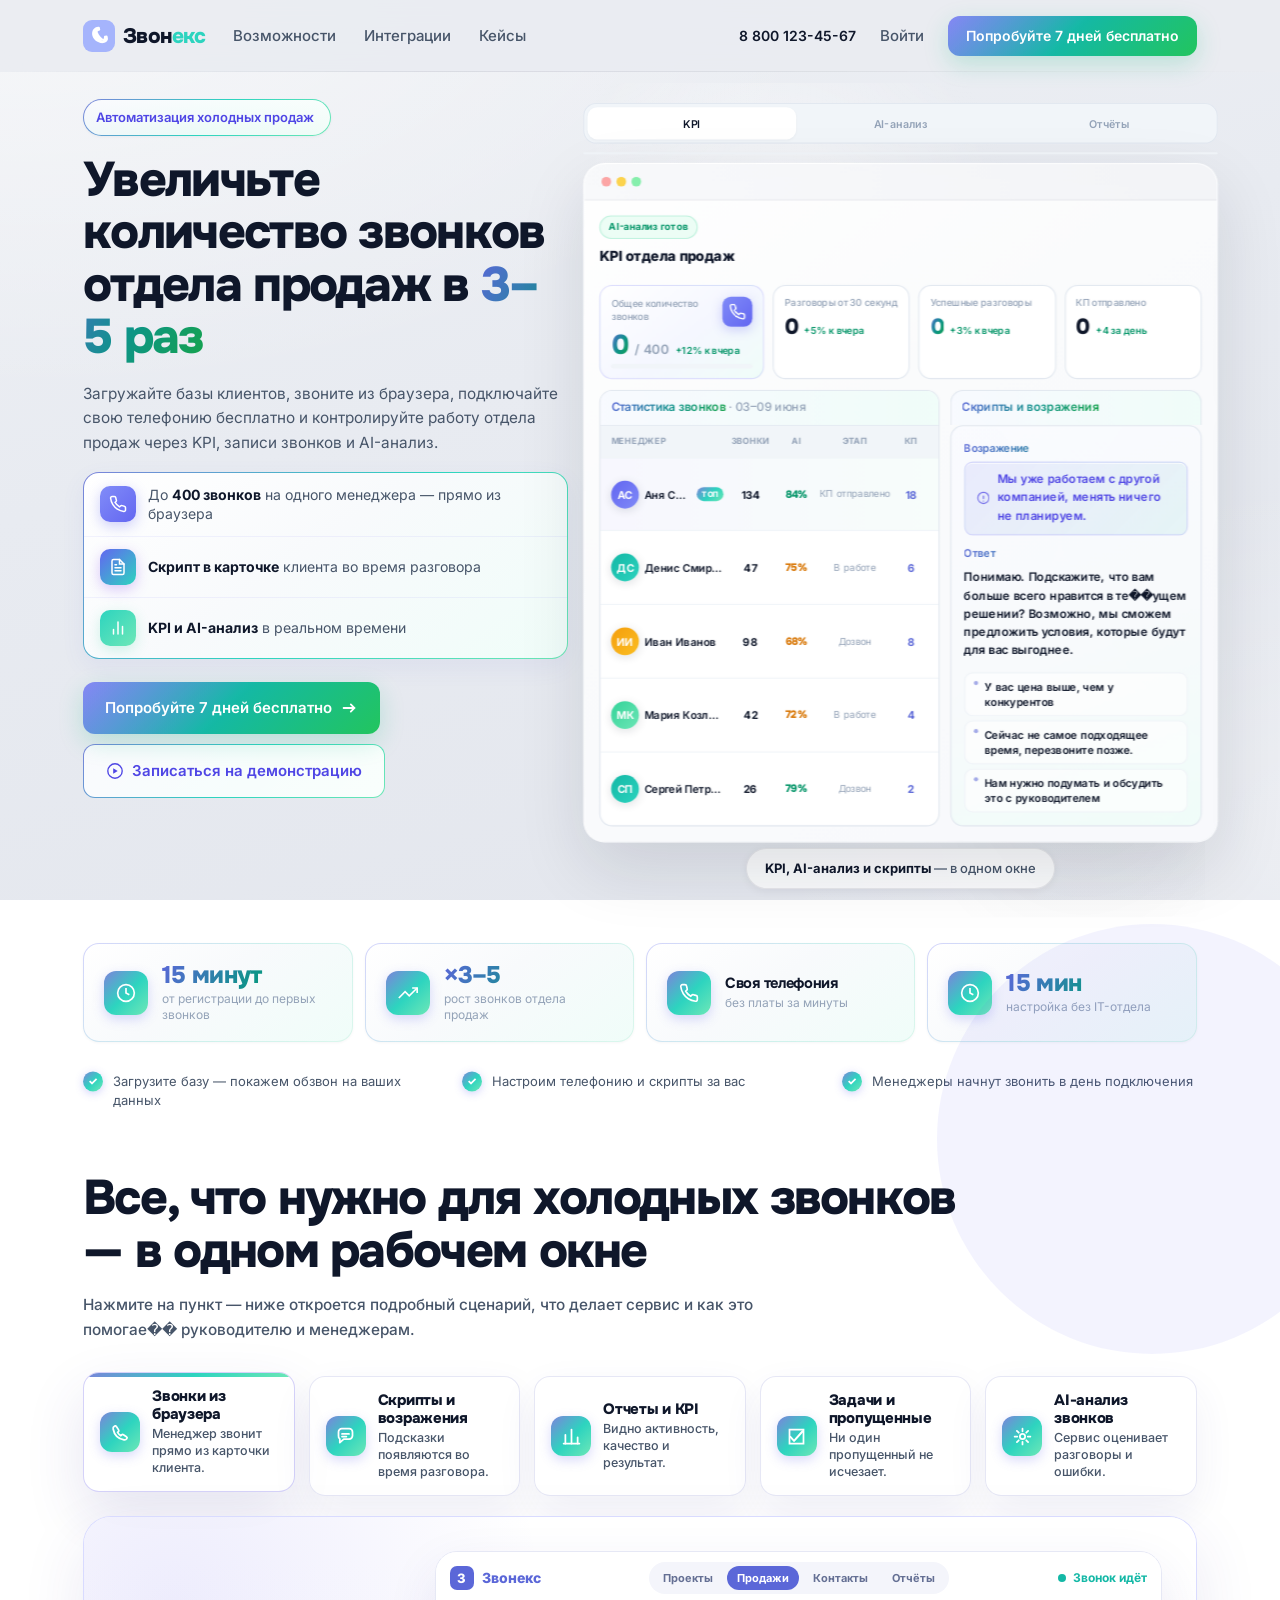
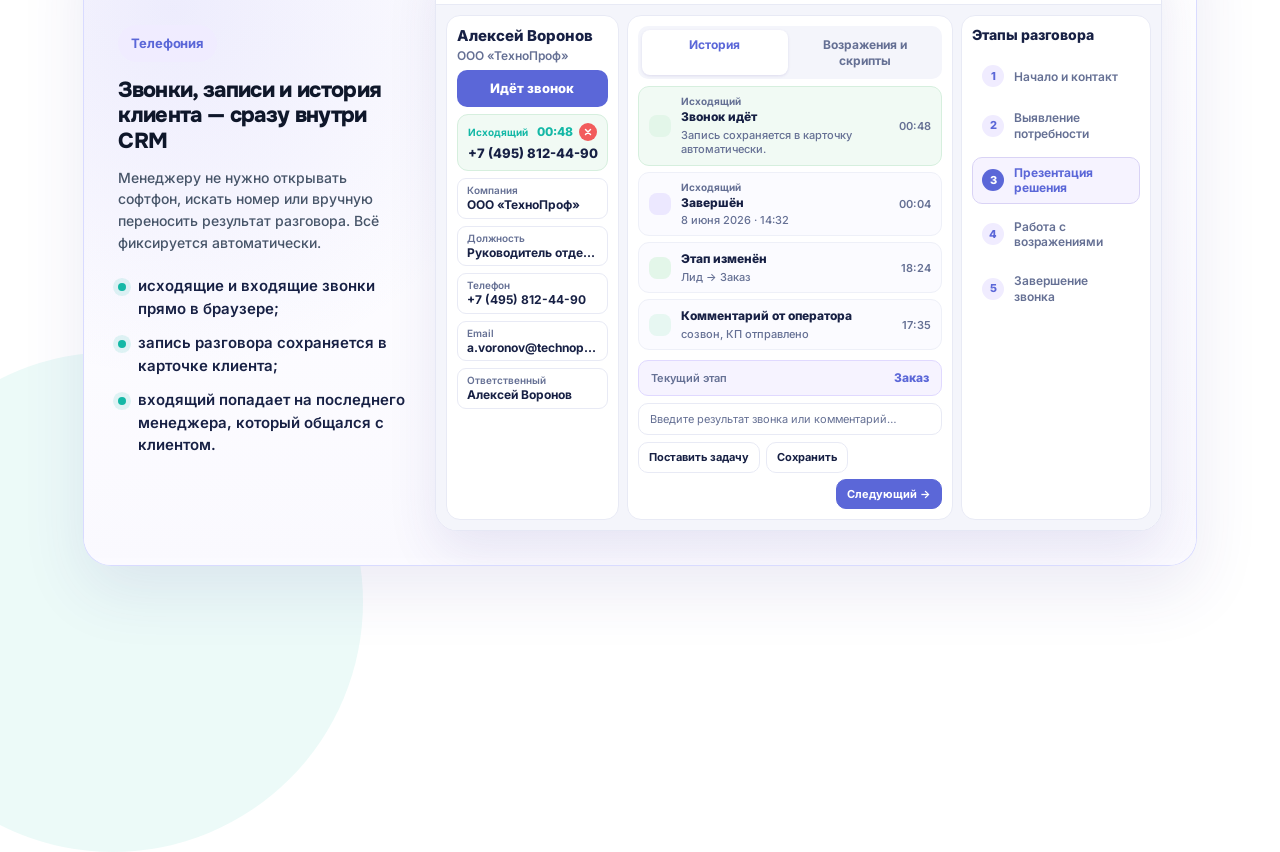
==== commit 336ad476: "fix: correct typos in landing page text Updated text for clarity and corrected special characters" ====
--- a/new-landing.html
+++ b/new-landing.html
@@ -403,7 +403,7 @@
                                       </span>
                                       <h5>Краткий итог</h5>
                                     </div>
-                                    <p>Менеджер установил контакт, выявил ситуацию и презентовал решение. Клиент заинтересован, но нужно согласование с руководством. Следующий шаг назначен; рекомендуется проработать критерии принятия решения.</p>
+                                    <p>Менеджер установил контакт, выявил ситуацию и презентовал решение. Клиент заинтересован, ������о нужно согласование с руководством. Следующий шаг назначен; рекомендуется проработать критерии принятия решения.</p>
                                   </article>
 
                                   <article class="ai-results__summary">
@@ -658,7 +658,7 @@
       <section class="outcomes-section" id="capabilities">
         <div class="section-head">
           <h2 class="section-title">Все, что нужно для холодных звонков — в одном рабочем окне</h2>
-          <p class="section-subtitle">Нажмите на пункт — ниже откроется подробный сценарий, что делает сервис и как это помогает руководителю и менеджерам.</p>
+          <p class="section-subtitle">Нажмите на пункт — ниже откроется подробный сценарий, что делает сервис и как это помогае�� руководителю и менеджерам.</p>
         </div>
 
         <div class="capabilities-shell">
@@ -717,7 +717,6 @@
                 </ul>
               </div>
               <div class="capability-preview capability-preview--shot">
-                <div class="preview-top"><span>Карточка клиента</span><span class="preview-status">Звонок идёт</span></div>
                 <div class="crm-app" role="img" aria-label="Интерфейс сервиса Звонекс: звонок из карточки клиента, история разговора и этапы сделки">
                   <header class="crm-app__bar">
                     <div class="crm-app__brand"><span class="crm-app__logo">3</span>Звонекс</div>
@@ -829,7 +828,6 @@
                 </ul>
               </div>
               <div class="capability-preview capability-preview--shot">
-                <div class="preview-top"><span>Возражения и скрипты</span><span class="preview-status">Открыт</span></div>
                 <div class="crm-app crm-app--scripts" role="img" aria-label="Интерфейс сервиса Звонекс: карточка клиента, готовые ответы на возражения и форма добавления скрипта">
                   <header class="crm-app__bar">
                     <div class="crm-app__brand"><span class="crm-app__logo">3</span>Звонекс</div>
@@ -937,7 +935,6 @@
                 </ul>
               </div>
               <div class="capability-preview capability-preview--shot">
-                <div class="preview-top"><span>Контроль KPI</span><span class="preview-status">Отчёты</span></div>
                 <div class="crm-app crm-app--reports" role="img" aria-label="Интерфейс сервиса Звонекс: контроль KPI отдела продаж, выполнение плана по менеджерам и список звонков">
                   <header class="crm-app__bar">
                     <div class="crm-app__brand"><span class="crm-app__logo">3</span>Звонекс</div>
@@ -1089,12 +1086,94 @@
                   <li>руководитель видит просрочки и невыполненные действия.</li>
                 </ul>
               </div>
-              <div class="capability-preview">
-                <div class="preview-top"><span>Задачи на перезвон</span><span class="preview-status">3 новые</span></div>
-                <div class="preview-body">
-                  <div class="task-preview-card"><div><strong>Перезвонить ООО «Монолит»</strong><span>Пропущенный входящий · 5 минут назад</span></div><span class="pill">Сегодня</span></div>
-                  <div class="task-preview-card"><div><strong>Вернуться к КП</strong><span>Клиент просил набрать после 16:00</span></div><span class="pill">16:00</span></div>
-                  <div class="task-preview-card"><div><strong>Контроль руководителя</strong><span>Просроченных задач нет</span></div><span class="pill">OK</span></div>
+              <div class="capability-preview capability-preview--shot">
+                <div class="crm-app crm-app--tasks" role="img" aria-label="Интерфейс сервиса Звонекс: задачи менеджера, список дел на сегодня и автозадача после пропу��енного звонка">
+                  <header class="crm-app__bar">
+                    <div class="crm-app__brand"><span class="crm-app__logo">3</span>Звонекс</div>
+                    <nav class="crm-app__nav">
+                      <em>Проекты</em>
+                      <em class="is-active">Продажи</em>
+                      <em>Контакты</em>
+                      <em>Отчёты</em>
+                    </nav>
+                    <div class="crm-app__actions">
+                      <span class="crm-app__newtask">+ Новая задача</span>
+                    </div>
+                  </header>
+
+                  <div class="crm-app__body">
+                    <aside class="crm-app__col crm-app__tasknav">
+                      <div class="crm-app__scripthead-text"><b>Задачи</b></div>
+                      <div class="crm-app__autocard">
+                        <span class="crm-app__autocard-ic" aria-hidden="true"><svg viewBox="0 0 24 24" width="11" height="11" fill="currentColor"><path d="M6.6 10.8a15.5 15.5 0 0 0 6.6 6.6l2.2-2.2c.3-.3.7-.4 1-.2 1.1.4 2.4.6 3.6.6.6 0 1 .4 1 1V20c0 .6-.4 1-1 1A17 17 0 0 1 3 4c0-.6.4-1 1-1h3.4c.6 0 1 .4 1 1 0 1.3.2 2.5.6 3.6.1.4 0 .8-.2 1l-2.2 2.2z"/></svg></span>
+                        <div class="crm-app__autocard-body">
+                          <b>Пропущенный звонок</b>
+                          <span>09:42 · общий номер</span>
+                        </div>
+                        <span class="crm-app__autocard-arrow" aria-hidden="true">→</span>
+                        <span class="crm-app__autocard-ok" aria-hidden="true"><svg viewBox="0 0 24 24" width="11" height="11" fill="none" stroke="currentColor" stroke-width="3" stroke-linecap="round" stroke-linejoin="round"><path d="M5 12.5l4.5 4.5L19 7"/></svg></span>
+                      </div>
+                      <div class="crm-app__filters">
+                        <div class="crm-app__filter is-active"><span>Сегодня</span><b>12</b></div>
+                        <div class="crm-app__filter"><span>Просроченные</span><b class="crm-app__count-alert">4</b></div>
+                        <div class="crm-app__filter"><span>Предстоящие</span><b>18</b></div>
+                        <div class="crm-app__filter"><span>Выполненные</span><b>36</b></div>
+                      </div>
+                      <div class="crm-app__legend">
+                        <span class="crm-app__legend-title">Тип задачи</span>
+                        <div class="crm-app__legend-row"><i style="background:var(--primary)"></i>Перезвонить</div>
+                        <div class="crm-app__legend-row"><i style="background:var(--green)"></i>Отправить КП</div>
+                        <div class="crm-app__legend-row"><i style="background:#43c1c9"></i>Провести встречу</div>
+                      </div>
+                    </aside>
+
+                    <section class="crm-app__col crm-app__tasklist">
+                      <div class="crm-app__scripthead">
+                        <div class="crm-app__scripthead-text">
+                          <span class="crm-app__scripthead-sub">Сегодня, 14 июня</span>
+                          <b>Мои задачи</b>
+                        </div>
+                        <span class="crm-app__donepill">8 из 12 выполнено</span>
+                      </div>
+                      <div class="crm-app__task crm-app__task--active">
+                        <span class="crm-app__check is-checked" aria-hidden="true"><svg viewBox="0 0 24 24" width="11" height="11" fill="none" stroke="currentColor" stroke-width="3" stroke-linecap="round" stroke-linejoin="round"><path d="M5 12.5l4.5 4.5L19 7"/></svg></span>
+                        <div class="crm-app__task-body"><b>Перезвонить Алексею Воронову</b><span>ООО «ТехноПроф» · пропущенный звонок</span></div>
+                        <time>10:30</time>
+                      </div>
+                      <div class="crm-app__task">
+                        <span class="crm-app__check" aria-hidden="true"></span>
+                        <div class="crm-app__task-body"><b>Отправить коммерческое предложение</b><span>Ирина Соколова · ООО «Вектор»</span></div>
+                        <time>12:00</time>
+                      </div>
+                      <div class="crm-app__task">
+                        <span class="crm-app__check" aria-hidden="true"></span>
+                        <div class="crm-app__task-body"><b>Повторный контакт после презентации</b><span>Михаил Орлов · Компания «Старт»</span></div>
+                        <time>14:15</time>
+                      </div>
+                      <div class="crm-app__task">
+                        <span class="crm-app__check" aria-hidden="true"></span>
+                        <div class="crm-app__task-body"><b>Уточнить решение по договору</b><span>Елена Романова · ООО «Глобус»</span></div>
+                        <time>16:40</time>
+                      </div>
+                    </section>
+
+                    <aside class="crm-app__col crm-app__taskcard">
+                      <span class="crm-app__autobadge">Автозадача после пропущенного</span>
+                      <b class="crm-app__taskcard-title">Перезвонить клиенту</b>
+                      <div class="crm-app__tcontact">
+                        <span class="crm-app__avatar">АВ</span>
+                        <div class="crm-app__contact-body"><b>Алексей Воронов</b><span>ООО «ТехноПроф»</span></div>
+                      </div>
+                      <div class="crm-app__field"><span>Ответственный</span><b>Анна Смирнова</b></div>
+                      <div class="crm-app__field"><span>Срок</span><b>Сегодня, 10:30</b></div>
+                      <div class="crm-app__field"><span>Создано</span><b>Автоматически в 09:42</b></div>
+                      <p class="crm-app__note">Клиент звонил на общий номер. Последний ответственный менеджер — Анна Смирнова.</p>
+                      <div class="crm-app__taskcard-actions">
+                        <span class="crm-app__btn crm-app__btn--call">Позвонить клиенту</span>
+                        <span class="crm-app__btn crm-app__btn--done">✓ Отметить выполненной</span>
+                      </div>
+                    </aside>
+                  </div>
                 </div>
               </div>
             </article>
@@ -1110,15 +1189,105 @@
                   <li>выгрузка AI-отчета по звонкам согласно тарифу.</li>
                 </ul>
               </div>
-              <div class="capability-preview">
-                <div class="preview-top"><span>AI-разбор звонка</span><span class="preview-status">Готов</span></div>
-                <div class="preview-body">
-                  <div class="ai-score">
-                    <div class="score-card"><span>Скрипт</span><strong>87%</strong></div>
-                    <div class="score-card"><span>Качество</span><strong>8.4</strong></div>
-                    <div class="score-card"><span>Интерес</span><strong>Высокий</strong></div>
+              <div class="capability-preview capability-preview--shot">
+                <div class="crm-app crm-app--ai" role="img" aria-label="Интерфейс сервиса Звонекс: AI-анализ звонка с оценкой разговора, расшифровкой диалога и выводами искусственного интеллекта">
+                  <header class="crm-app__bar">
+                    <div class="crm-app__brand"><span class="crm-app__logo">3</span>Звонекс</div>
+                    <nav class="crm-app__nav">
+                      <em>Проекты</em>
+                      <em>Продажи</em>
+                      <em>Контакты</em>
+                      <em class="is-active">AI-анализ</em>
+                    </nav>
+                    <div class="crm-app__actions">
+                      <span class="crm-app__status">Анализ завершён</span>
+                    </div>
+                  </header>
+
+                  <div class="crm-app__body">
+                    <aside class="crm-app__col crm-app__aiscore">
+                      <div class="crm-app__aicall">
+                        <span class="crm-app__aicall-id">Звонок #12845</span>
+                        <b class="crm-app__aicall-name">Алексей Воронов</b>
+                        <span class="crm-app__aicall-date">14 июня · 03:48</span>
+                      </div>
+                      <div class="crm-app__gauge">
+                        <div class="crm-app__gauge-ring" style="--val:84%">
+                          <div class="crm-app__gauge-center">
+                            <b>84</b>
+                            <span>из 100</span>
+                          </div>
+                        </div>
+                      </div>
+                      <b class="crm-app__aiscore-title">Оценка разговора</b>
+                      <div class="crm-app__metrics">
+                        <div class="crm-app__metric"><span>Скрипт</span><i class="crm-app__bar"><b style="width:88%"></b></i><em>88%</em></div>
+                        <div class="crm-app__metric"><span>Контакт</span><i class="crm-app__bar"><b style="width:92%"></b></i><em>92%</em></div>
+                        <div class="crm-app__metric"><span>Выявление</span><i class="crm-app__bar"><b style="width:76%"></b></i><em>76%</em></div>
+                        <div class="crm-app__metric"><span>Завершение</span><i class="crm-app__bar"><b style="width:81%"></b></i><em>81%</em></div>
+                      </div>
+                    </aside>
+
+                    <section class="crm-app__col crm-app__transcript">
+                      <div class="crm-app__scripthead">
+                        <div class="crm-app__scripthead-text">
+                          <span class="crm-app__scripthead-sub">Расшифровка</span>
+                          <b>Диалог с клиентом</b>
+                        </div>
+                        <div class="crm-app__player">
+                          <span class="crm-app__player-voice"><svg viewBox="0 0 24 24" width="11" height="11" fill="currentColor"><path d="M5 9v6h4l5 5V4L9 9H5zm11.5 3a4.5 4.5 0 0 0-2.5-4v8a4.5 4.5 0 0 0 2.5-4z"/></svg>Голос</span>
+                          <span class="crm-app__player-time"><svg viewBox="0 0 24 24" width="10" height="10" fill="currentColor"><path d="M8 5v14l11-7z"/></svg>00:00</span>
+                        </div>
+                      </div>
+                      <div class="crm-app__wave" aria-hidden="true">
+                        <i style="height:40%"></i><i style="height:70%"></i><i style="height:55%"></i><i style="height:90%"></i><i style="height:48%"></i><i style="height:75%"></i><i style="height:60%"></i><i style="height:95%"></i><i style="height:52%"></i><i style="height:80%"></i><i style="height:42%"></i><i style="height:68%"></i><i style="height:58%"></i><i style="height:88%"></i><i style="height:46%"></i><i style="height:72%"></i><i style="height:62%"></i><i style="height:50%"></i>
+                      </div>
+                      <div class="crm-app__line">
+                        <time>00:18</time>
+                        <div class="crm-app__line-body"><b>Менеджер</b><p>Подскажите, как сейчас организован обзвон клиентской базы?</p></div>
+                      </div>
+                      <div class="crm-app__line">
+                        <time>00:34</time>
+                        <div class="crm-app__line-body"><b>Клиент</b><p>Менеджеры звонят вручную, но сложно контролировать результат.</p></div>
+                      </div>
+                      <div class="crm-app__line crm-app__line--active">
+                        <time>01:12</time>
+                        <div class="crm-app__line-body">
+                          <b>Менеджер</b>
+                          <p>Звонекс автоматизирует звонки и показывает KPI в реальном времени.</p>
+                          <span class="crm-app__line-tag">Хорошая презентация ценности</span>
+                        </div>
+                      </div>
+                      <div class="crm-app__line">
+                        <time>02:08</time>
+                        <div class="crm-app__line-body"><b>Клиент</b><p>Нам нужно сравнить это с текущим решением.</p></div>
+                      </div>
+                    </section>
+
+                    <aside class="crm-app__col crm-app__verdict">
+                      <div class="crm-app__scripthead-text">
+                        <span class="crm-app__scripthead-sub">Результат анализа</span>
+                        <b>Выводы AI</b>
+                      </div>
+                      <div class="crm-app__verdict-card">
+                        <b>Что получилось</b>
+                        <p>Менеджер выявил проблему и связал её с возможностями сервиса.</p>
+                      </div>
+                      <div class="crm-app__verdict-card crm-app__verdict-card--warn">
+                        <b>Что улучшить</b>
+                        <p>Не уточнил сроки принятия решения и участников согласования.</p>
+                      </div>
+                      <div class="crm-app__verdict-card">
+                        <b>Возражение</b>
+                        <p>«Нужно сравнить с текущим решением»</p>
+                        <span class="crm-app__verdict-link">Ответ найден в скрипте</span>
+                      </div>
+                      <div class="crm-app__verdict-foot">
+                        <span>Итог звонка</span>
+                        <b>Назначить демонстрацию</b>
+                      </div>
+                    </aside>
                   </div>
-                  <div class="script-preview-card" style="margin-top:12px"><p class="script-title">Рекомендация</p><p class="script-text">Менеджер хорошо выявил потребность, но не зафиксировал следующий шаг. Нужно назначить конкретное время повторного контакта.</p></div>
                 </div>
               </div>
             </article>
--- a/css/outcomes.css
+++ b/css/outcomes.css
@@ -1040,6 +1040,300 @@
 .crm-app__rcall-body span { color: var(--muted); font-weight: 500; font-size: 10px; }
 .crm-app__rcall time { color: var(--muted); font-weight: 600; font-size: 10px; white-space: nowrap; flex-shrink: 0; }
 
+/* ===== Tasks variant ===== */
+.crm-app__newtask {
+  display: inline-flex;
+  align-items: center;
+  gap: 4px;
+  border-radius: 9px;
+  padding: 6px 13px;
+  background: var(--primary);
+  color: #fff;
+  font-weight: 800;
+  font-size: 11px;
+  white-space: nowrap;
+}
+.crm-app--tasks .crm-app__body { grid-template-columns: 0.86fr 1.28fr 1.02fr; }
+
+/* Left task nav */
+.crm-app__tasknav { gap: 9px; }
+.crm-app__autocard {
+  display: flex;
+  align-items: center;
+  gap: 7px;
+  border: 1px solid #e0d9ff;
+  border-radius: 12px;
+  padding: 9px 10px;
+  background: #f6f3ff;
+}
+.crm-app__autocard-ic {
+  width: 26px;
+  height: 26px;
+  border-radius: 8px;
+  background: var(--primary);
+  color: #fff;
+  display: grid;
+  place-items: center;
+  flex-shrink: 0;
+}
+.crm-app__autocard-ic svg { display: block; }
+.crm-app__autocard-body { flex: 1; min-width: 0; display: flex; flex-direction: column; gap: 1px; }
+.crm-app__autocard-body b { font-weight: 800; font-size: 11px; color: #172044; }
+.crm-app__autocard-body span { color: var(--muted); font-weight: 500; font-size: 9px; }
+.crm-app__autocard-arrow { color: var(--muted); font-size: 12px; flex-shrink: 0; }
+.crm-app__autocard-ok {
+  width: 20px;
+  height: 20px;
+  border-radius: 999px;
+  background: var(--green);
+  color: #fff;
+  display: grid;
+  place-items: center;
+  flex-shrink: 0;
+}
+.crm-app__autocard-ok svg { display: block; }
+.crm-app__filters { display: flex; flex-direction: column; gap: 2px; }
+.crm-app__filter {
+  display: flex;
+  align-items: center;
+  justify-content: space-between;
+  gap: 8px;
+  border-radius: 9px;
+  padding: 8px 10px;
+}
+.crm-app__filter span { color: var(--muted); font-weight: 700; font-size: 12px; }
+.crm-app__filter b { color: var(--muted); font-weight: 800; font-size: 11px; }
+.crm-app__filter.is-active { background: #f0ecff; }
+.crm-app__filter.is-active span,
+.crm-app__filter.is-active b { color: var(--primary); }
+.crm-app__filter b.crm-app__count-alert { color: #f25c5c; }
+.crm-app__legend { display: flex; flex-direction: column; gap: 6px; margin-top: auto; padding-top: 6px; }
+.crm-app__legend-title { color: var(--muted); font-weight: 800; font-size: 9px; letter-spacing: .06em; text-transform: uppercase; }
+.crm-app__legend-row { display: flex; align-items: center; gap: 8px; color: #172044; font-weight: 600; font-size: 11px; }
+.crm-app__legend-row i { width: 9px; height: 9px; border-radius: 999px; flex-shrink: 0; }
+
+/* Middle task list */
+.crm-app__tasklist { gap: 9px; }
+.crm-app__donepill {
+  flex-shrink: 0;
+  border-radius: 999px;
+  padding: 5px 11px;
+  background: #ece8ff;
+  color: var(--primary);
+  font-weight: 800;
+  font-size: 11px;
+  white-space: nowrap;
+}
+.crm-app__task {
+  display: flex;
+  align-items: center;
+  gap: 10px;
+  border: 1px solid #eef0f8;
+  border-radius: 12px;
+  padding: 11px 12px;
+  background: #fbfbff;
+}
+.crm-app__task--active { background: #f6f3ff; border-color: #d9d3f5; }
+.crm-app__check {
+  width: 18px;
+  height: 18px;
+  border-radius: 6px;
+  border: 1.6px solid #cdd2e6;
+  background: #fff;
+  display: grid;
+  place-items: center;
+  color: #fff;
+  flex-shrink: 0;
+}
+.crm-app__check.is-checked { background: var(--primary); border-color: var(--primary); }
+.crm-app__check svg { display: block; }
+.crm-app__task-body { flex: 1; min-width: 0; display: flex; flex-direction: column; gap: 2px; }
+.crm-app__task-body b { font-weight: 800; font-size: 12px; color: #172044; }
+.crm-app__task-body span { color: var(--muted); font-weight: 500; font-size: 10px; }
+.crm-app__task time { color: var(--muted); font-weight: 600; font-size: 11px; white-space: nowrap; flex-shrink: 0; }
+
+/* Right task detail card */
+.crm-app__taskcard { gap: 9px; }
+.crm-app__autobadge {
+  align-self: flex-start;
+  border: 1px solid #d6efde;
+  border-radius: 999px;
+  padding: 5px 11px;
+  background: #f1faf4;
+  color: var(--green);
+  font-weight: 800;
+  font-size: 10px;
+}
+.crm-app__taskcard-title { font-weight: 800; font-size: 15px; color: #172044; }
+.crm-app__tcontact { display: flex; align-items: center; gap: 9px; padding-bottom: 2px; }
+.crm-app__contact-body { display: flex; flex-direction: column; gap: 1px; min-width: 0; }
+.crm-app__contact-body b { font-weight: 800; font-size: 13px; color: #172044; }
+.crm-app__contact-body span { color: var(--muted); font-weight: 500; font-size: 10px; }
+.crm-app__note {
+  margin: 0;
+  color: var(--muted);
+  font-weight: 500;
+  font-size: 11px;
+  line-height: 1.45;
+}
+.crm-app__taskcard-actions { display: flex; flex-direction: column; gap: 7px; margin-top: auto; }
+.crm-app__btn--call {
+  justify-content: center;
+  background: linear-gradient(90deg, var(--primary), var(--green));
+  color: #fff;
+  border-color: transparent;
+  padding: 10px;
+  font-size: 12px;
+}
+.crm-app__btn--done {
+  justify-content: center;
+  background: #fff;
+  color: var(--primary);
+  border: 1px solid #e0d9ff;
+  padding: 10px;
+  font-size: 12px;
+}
+
+/* ===== AI analysis variant ===== */
+.crm-app--ai .crm-app__body { grid-template-columns: 0.82fr 1.5fr 0.92fr; }
+
+/* Left: score column */
+.crm-app__aiscore { gap: 10px; }
+.crm-app__aicall { display: flex; flex-direction: column; gap: 1px; }
+.crm-app__aicall-id { color: var(--primary); font-weight: 800; font-size: 11px; }
+.crm-app__aicall-name { font-weight: 800; font-size: 14px; color: #172044; }
+.crm-app__aicall-date { color: var(--muted); font-weight: 600; font-size: 10px; }
+.crm-app__gauge { display: grid; place-items: center; padding: 4px 0 2px; }
+.crm-app__gauge-ring {
+  width: 96px;
+  height: 96px;
+  border-radius: 999px;
+  background: conic-gradient(var(--green) 0 var(--val), #e7e9f4 var(--val) 100%);
+  display: grid;
+  place-items: center;
+}
+.crm-app__gauge-center {
+  width: 74px;
+  height: 74px;
+  border-radius: 999px;
+  background: #fff;
+  display: flex;
+  flex-direction: column;
+  align-items: center;
+  justify-content: center;
+  line-height: 1;
+}
+.crm-app__gauge-center b { font-size: 24px; font-weight: 800; color: #172044; }
+.crm-app__gauge-center span { color: var(--muted); font-weight: 600; font-size: 9px; margin-top: 3px; }
+.crm-app__aiscore-title { font-weight: 800; font-size: 13px; color: #172044; }
+.crm-app__metrics { display: flex; flex-direction: column; gap: 9px; }
+.crm-app__metric {
+  display: grid;
+  grid-template-columns: 56px 1fr auto;
+  align-items: center;
+  gap: 8px;
+}
+.crm-app__metric > span { color: var(--muted); font-weight: 600; font-size: 10px; }
+.crm-app__metric .crm-app__bar {
+  height: 6px;
+  border-radius: 999px;
+  background: #eceef7;
+  overflow: hidden;
+  display: block;
+}
+.crm-app__metric .crm-app__bar b {
+  display: block;
+  height: 100%;
+  border-radius: 999px;
+  background: linear-gradient(90deg, var(--primary), var(--green));
+}
+.crm-app__metric > em { font-style: normal; font-weight: 800; font-size: 11px; color: #172044; }
+
+/* Middle: transcript */
+.crm-app__transcript { gap: 8px; }
+.crm-app__player { display: flex; align-items: center; gap: 6px; flex-shrink: 0; }
+.crm-app__player-voice,
+.crm-app__player-time {
+  display: inline-flex;
+  align-items: center;
+  gap: 5px;
+  border-radius: 999px;
+  padding: 5px 11px;
+  font-weight: 800;
+  font-size: 11px;
+  white-space: nowrap;
+}
+.crm-app__player-voice { background: #fff; border: 1px solid #e0e3f1; color: var(--muted); }
+.crm-app__player-time { background: var(--primary); color: #fff; }
+.crm-app__player-voice svg, .crm-app__player-time svg { display: block; }
+.crm-app__wave {
+  display: flex;
+  align-items: center;
+  gap: 3px;
+  height: 44px;
+  padding: 10px 12px;
+  border-radius: 12px;
+  background: #f3f1ff;
+  border: 1px solid #e6e2fb;
+}
+.crm-app__wave i {
+  flex: 1;
+  border-radius: 999px;
+  background: linear-gradient(180deg, var(--primary), var(--green));
+  opacity: .85;
+}
+.crm-app__line {
+  display: flex;
+  gap: 10px;
+  border: 1px solid #eef0f8;
+  border-radius: 12px;
+  padding: 10px 12px;
+  background: #fbfbff;
+}
+.crm-app__line--active { background: #f6f3ff; border-color: #d9d3f5; }
+.crm-app__line > time { color: var(--muted); font-weight: 600; font-size: 10px; flex-shrink: 0; min-width: 30px; }
+.crm-app__line-body { display: flex; flex-direction: column; gap: 3px; min-width: 0; }
+.crm-app__line-body b { font-weight: 800; font-size: 11px; color: #172044; }
+.crm-app__line-body p { margin: 0; color: var(--muted); font-weight: 500; font-size: 11px; line-height: 1.4; }
+.crm-app__line-tag {
+  align-self: flex-start;
+  margin-top: 2px;
+  border-radius: 999px;
+  padding: 3px 10px;
+  background: #e3f6ef;
+  color: var(--green);
+  font-weight: 800;
+  font-size: 10px;
+}
+
+/* Right: AI verdict */
+.crm-app__verdict { gap: 8px; }
+.crm-app__verdict-card {
+  border: 1px solid #eef0f8;
+  border-radius: 12px;
+  padding: 10px 12px;
+  background: #fbfbff;
+  display: flex;
+  flex-direction: column;
+  gap: 4px;
+}
+.crm-app__verdict-card--warn { background: #fffaf0; border-color: #f4e6c4; }
+.crm-app__verdict-card > b { font-weight: 800; font-size: 12px; color: #172044; }
+.crm-app__verdict-card > p { margin: 0; color: var(--muted); font-weight: 500; font-size: 11px; line-height: 1.4; }
+.crm-app__verdict-link { color: var(--primary); font-weight: 800; font-size: 11px; }
+.crm-app__verdict-foot {
+  margin-top: auto;
+  display: flex;
+  flex-direction: column;
+  gap: 2px;
+  border-radius: 12px;
+  padding: 10px 12px;
+  background: #f1faf4;
+  border: 1px solid #d6efde;
+}
+.crm-app__verdict-foot span { color: var(--muted); font-weight: 600; font-size: 9px; }
+.crm-app__verdict-foot b { font-weight: 800; font-size: 13px; color: #172044; }
+
 @media (min-width: 992px) {
   .crm-app__datepill { font-size: 10px; }
   .crm-app__export { font-size: 10px; }
@@ -1057,6 +1351,31 @@
   .crm-app__rcall-body b { font-size: 11px; }
   .crm-app__rcall-body span { font-size: 9px; }
   .crm-app__rcall time { font-size: 9px; }
+  .crm-app__newtask { font-size: 10px; }
+  .crm-app__filter span { font-size: 11px; }
+  .crm-app__filter b { font-size: 10px; }
+  .crm-app__legend-row { font-size: 10px; }
+  .crm-app__donepill { font-size: 10px; }
+  .crm-app__task-body b { font-size: 11px; }
+  .crm-app__task-body span { font-size: 9px; }
+  .crm-app__task time { font-size: 10px; }
+  .crm-app__taskcard-title { font-size: 14px; }
+  .crm-app__contact-body b { font-size: 12px; }
+  .crm-app__contact-body span { font-size: 9px; }
+  .crm-app__btn--call, .crm-app__btn--done { font-size: 11px; }
+  .crm-app__aicall-id { font-size: 10px; }
+  .crm-app__aicall-name { font-size: 13px; }
+  .crm-app__aicall-date { font-size: 9px; }
+  .crm-app__metric > span { font-size: 9px; }
+  .crm-app__metric > em { font-size: 10px; }
+  .crm-app__player-voice, .crm-app__player-time { font-size: 10px; }
+  .crm-app__line-body b { font-size: 10px; }
+  .crm-app__line-body p { font-size: 10px; }
+  .crm-app__line-tag { font-size: 9px; }
+  .crm-app__verdict-card > b { font-size: 11px; }
+  .crm-app__verdict-card > p { font-size: 10px; }
+  .crm-app__verdict-link { font-size: 10px; }
+  .crm-app__verdict-foot b { font-size: 12px; }
 }
 
 @media (max-width: 640px) {
@@ -1069,6 +1388,10 @@
   .crm-app--reports .crm-app__body { grid-template-columns: 1.1fr 1fr; }
   .crm-app--reports .crm-app__rcalls { display: none; }
   .crm-app__reporthead .crm-app__export { display: none; }
+  .crm-app--tasks .crm-app__body { grid-template-columns: 1fr 1.3fr; }
+  .crm-app--tasks .crm-app__taskcard { display: none; }
+  .crm-app--ai .crm-app__body { grid-template-columns: 1fr 1.3fr; }
+  .crm-app--ai .crm-app__verdict { display: none; }
 }
 
 .call-card,
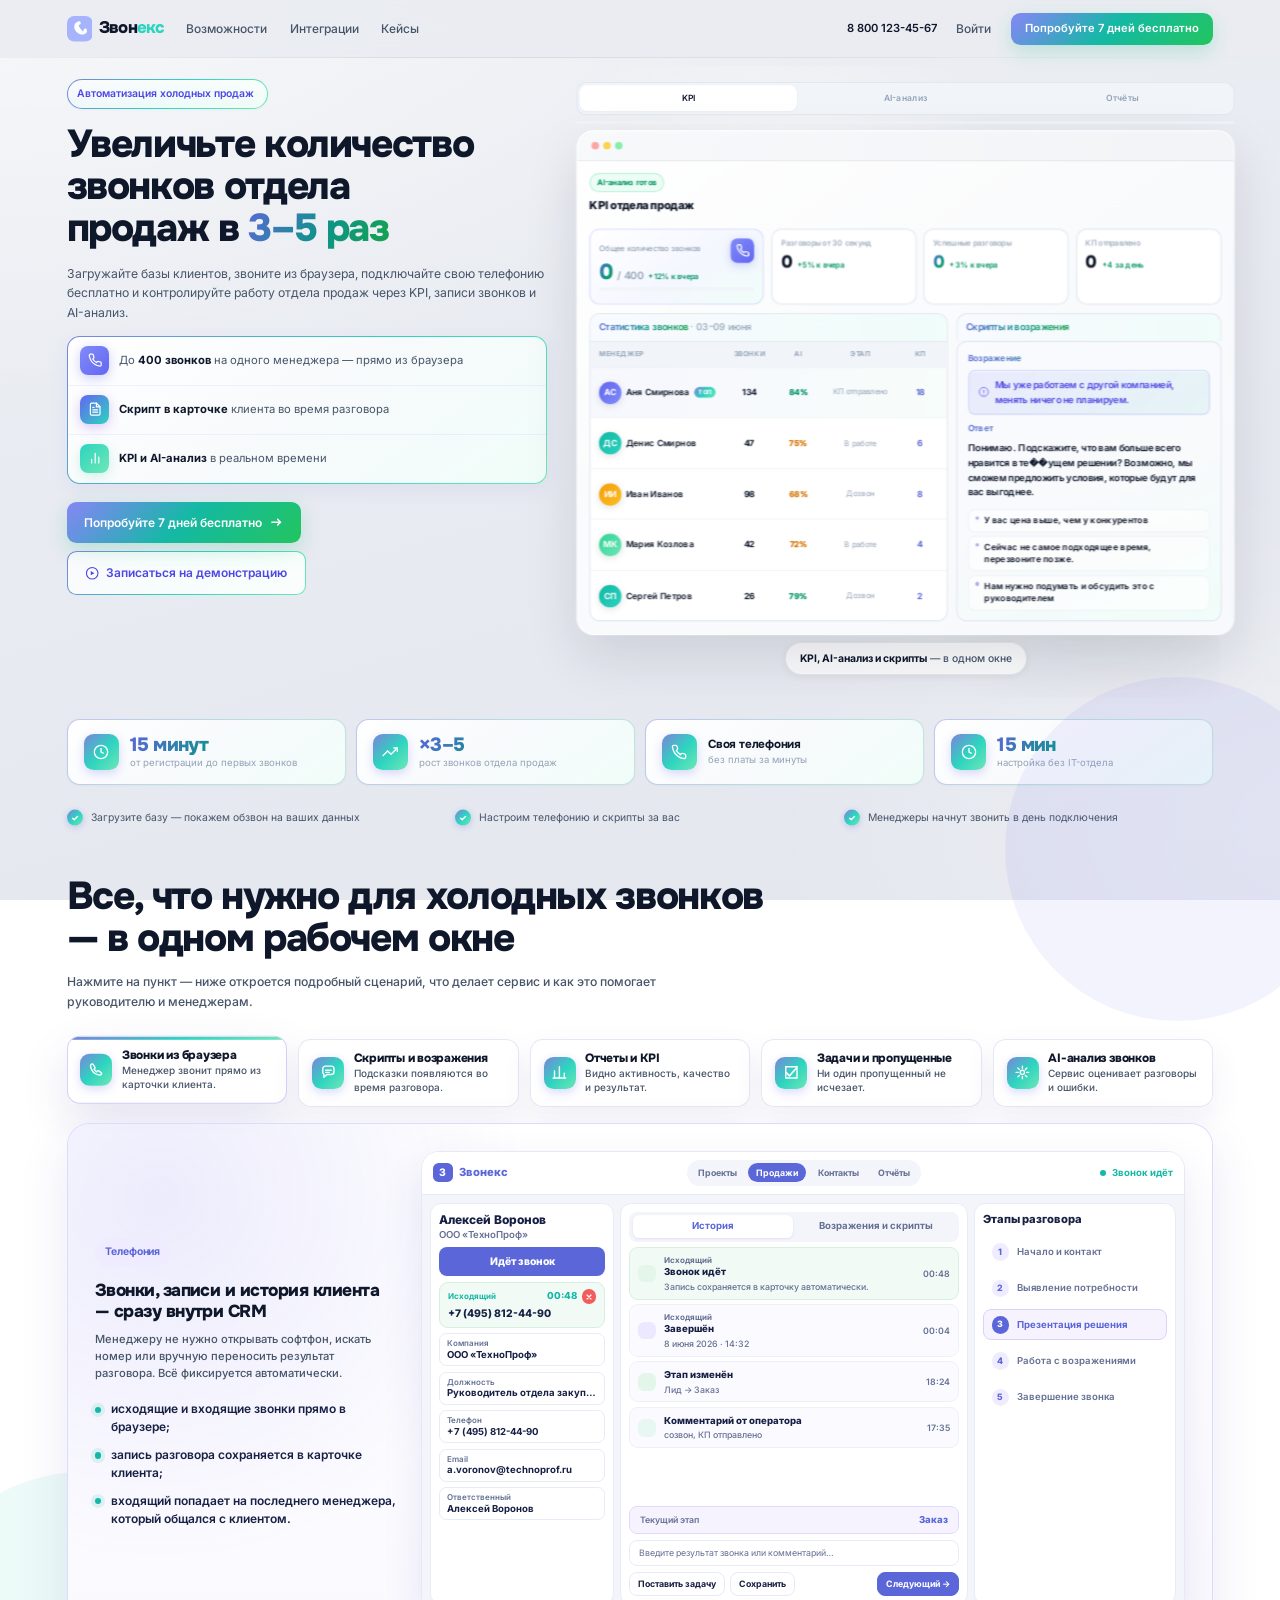
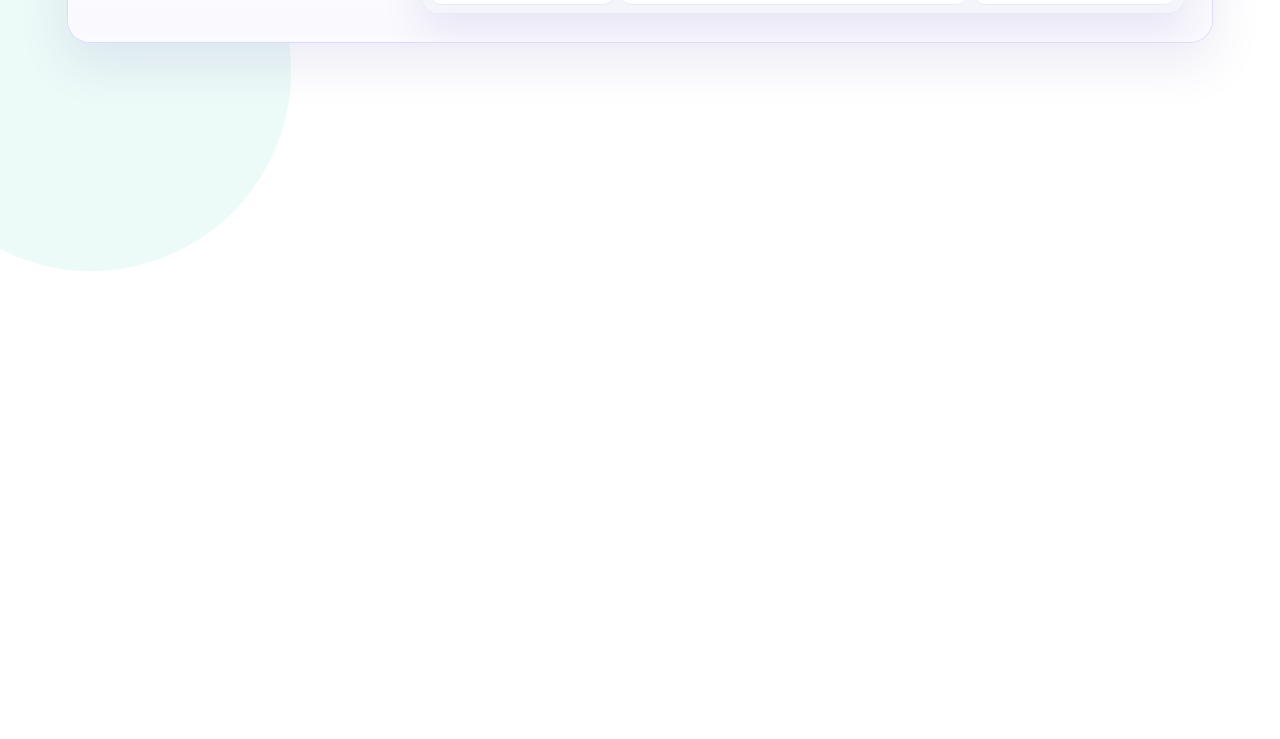
==== commit 765b7aa8: "fix: correct typos in landing page content" ====
--- a/new-landing.html
+++ b/new-landing.html
@@ -403,7 +403,7 @@
                                       </span>
                                       <h5>Краткий итог</h5>
                                     </div>
-                                    <p>Менеджер установил контакт, выявил ситуацию и презентовал решение. Клиент заинтересован, ������о нужно согласование с руководством. Следующий шаг назначен; рекомендуется проработать критерии принятия решения.</p>
+                                    <p>Менеджер установил контакт, выявил ситуацию и презентовал решение. Клиент заинтересо��ан, ����о нужно согласование с руководством. Следующий шаг назначен; рекомендуется проработать критерии принятия решения.</p>
                                   </article>
 
                                   <article class="ai-results__summary">
@@ -658,7 +658,7 @@
       <section class="outcomes-section" id="capabilities">
         <div class="section-head">
           <h2 class="section-title">Все, что нужно для холодных звонков — в одном рабочем окне</h2>
-          <p class="section-subtitle">Нажмите на пункт — ниже откроется подробный сценарий, что делает сервис и как это помогае�� руководителю и менеджерам.</p>
+          <p class="section-subtitle">Нажмите на пункт — ниже откроется подробный сценарий, что делает сервис и как это помогает руководителю и менеджерам.</p>
         </div>
 
         <div class="capabilities-shell">
@@ -717,6 +717,7 @@
                 </ul>
               </div>
               <div class="capability-preview capability-preview--shot">
+                <div class="preview-top"><span>Карточка клиента</span><span class="preview-status">Звонок идёт</span></div>
                 <div class="crm-app" role="img" aria-label="Интерфейс сервиса Звонекс: звонок из карточки клиента, история разговора и этапы сделки">
                   <header class="crm-app__bar">
                     <div class="crm-app__brand"><span class="crm-app__logo">3</span>Звонекс</div>
@@ -820,7 +821,7 @@
               <div class="capability-copy">
                 <div class="capability-label">Скрипты</div>
                 <h3>Менеджер видит, что сказать клиенту в нужный момент</h3>
-                <p>Скрипты, ответы на возражения и подсказки открываются рядом с карточкой. Это снижает хаос в разговоре и помогает нови��кам быстрее продавать.</p>
+                <p>Скрипты, ответы н�� возражения и подсказки открываются рядом с карточкой. Это снижает хаос в разговоре и помогает нови��кам быстрее продавать.</p>
                 <ul class="capability-list">
                   <li>готовые ответы на частые возражения;</li>
                   <li>единый стандарт разговора для всей команды;</li>
@@ -828,6 +829,7 @@
                 </ul>
               </div>
               <div class="capability-preview capability-preview--shot">
+                <div class="preview-top"><span>Возражения и скрипты</span><span class="preview-status">Открыт</span></div>
                 <div class="crm-app crm-app--scripts" role="img" aria-label="Интерфейс сервиса Звонекс: карточка клиента, готовые ответы на возражения и форма добавления скрипта">
                   <header class="crm-app__bar">
                     <div class="crm-app__brand"><span class="crm-app__logo">3</span>Звонекс</div>
@@ -935,6 +937,7 @@
                 </ul>
               </div>
               <div class="capability-preview capability-preview--shot">
+                <div class="preview-top"><span>Контроль KPI</span><span class="preview-status">Отчёты</span></div>
                 <div class="crm-app crm-app--reports" role="img" aria-label="Интерфейс сервиса Звонекс: контроль KPI отдела продаж, выполнение плана по менеджерам и список звонков">
                   <header class="crm-app__bar">
                     <div class="crm-app__brand"><span class="crm-app__logo">3</span>Звонекс</div>
@@ -1087,6 +1090,7 @@
                 </ul>
               </div>
               <div class="capability-preview capability-preview--shot">
+                <div class="preview-top"><span>Задачи и пропущенные</span><span class="preview-status">8 из 12</span></div>
                 <div class="crm-app crm-app--tasks" role="img" aria-label="Интерфейс сервиса Звонекс: задачи менеджера, список дел на сегодня и автозадача после пропу��енного звонка">
                   <header class="crm-app__bar">
                     <div class="crm-app__brand"><span class="crm-app__logo">3</span>Звонекс</div>
@@ -1190,6 +1194,7 @@
                 </ul>
               </div>
               <div class="capability-preview capability-preview--shot">
+                <div class="preview-top"><span>AI-анализ звонка</span><span class="preview-status">Готов</span></div>
                 <div class="crm-app crm-app--ai" role="img" aria-label="Интерфейс сервиса Звонекс: AI-анализ звонка с оценкой разговора, расшифровкой диалога и выводами искусственного интеллекта">
                   <header class="crm-app__bar">
                     <div class="crm-app__brand"><span class="crm-app__logo">3</span>Звонекс</div>
@@ -1322,6 +1327,7 @@
         tab.setAttribute('role', 'button');
         tab.setAttribute('tabindex', '0');
         tab.addEventListener('click', function () { activate(key); });
+        tab.addEventListener('mouseenter', function () { activate(key); });
         tab.addEventListener('keydown', function (e) {
           if (e.key === 'Enter' || e.key === ' ') { e.preventDefault(); activate(key); }
         });
--- a/css/new-landing.css
+++ b/css/new-landing.css
@@ -1,3 +1,13 @@
+/* ===== Уменьшение масштаба всей страницы ===== */
+body {
+  zoom: 0.8;
+}
+
+/* ===== Скрываем верхний хэдэр у иллюстраций табов ===== */
+.capability-preview .preview-top {
+  display: none;
+}
+
 /* ===== Склейка двух блоков на одной странице ===== */
 /* Выравнивает второй блок по той же сетке/контейнеру, что и первый */
 .section-capabilities {
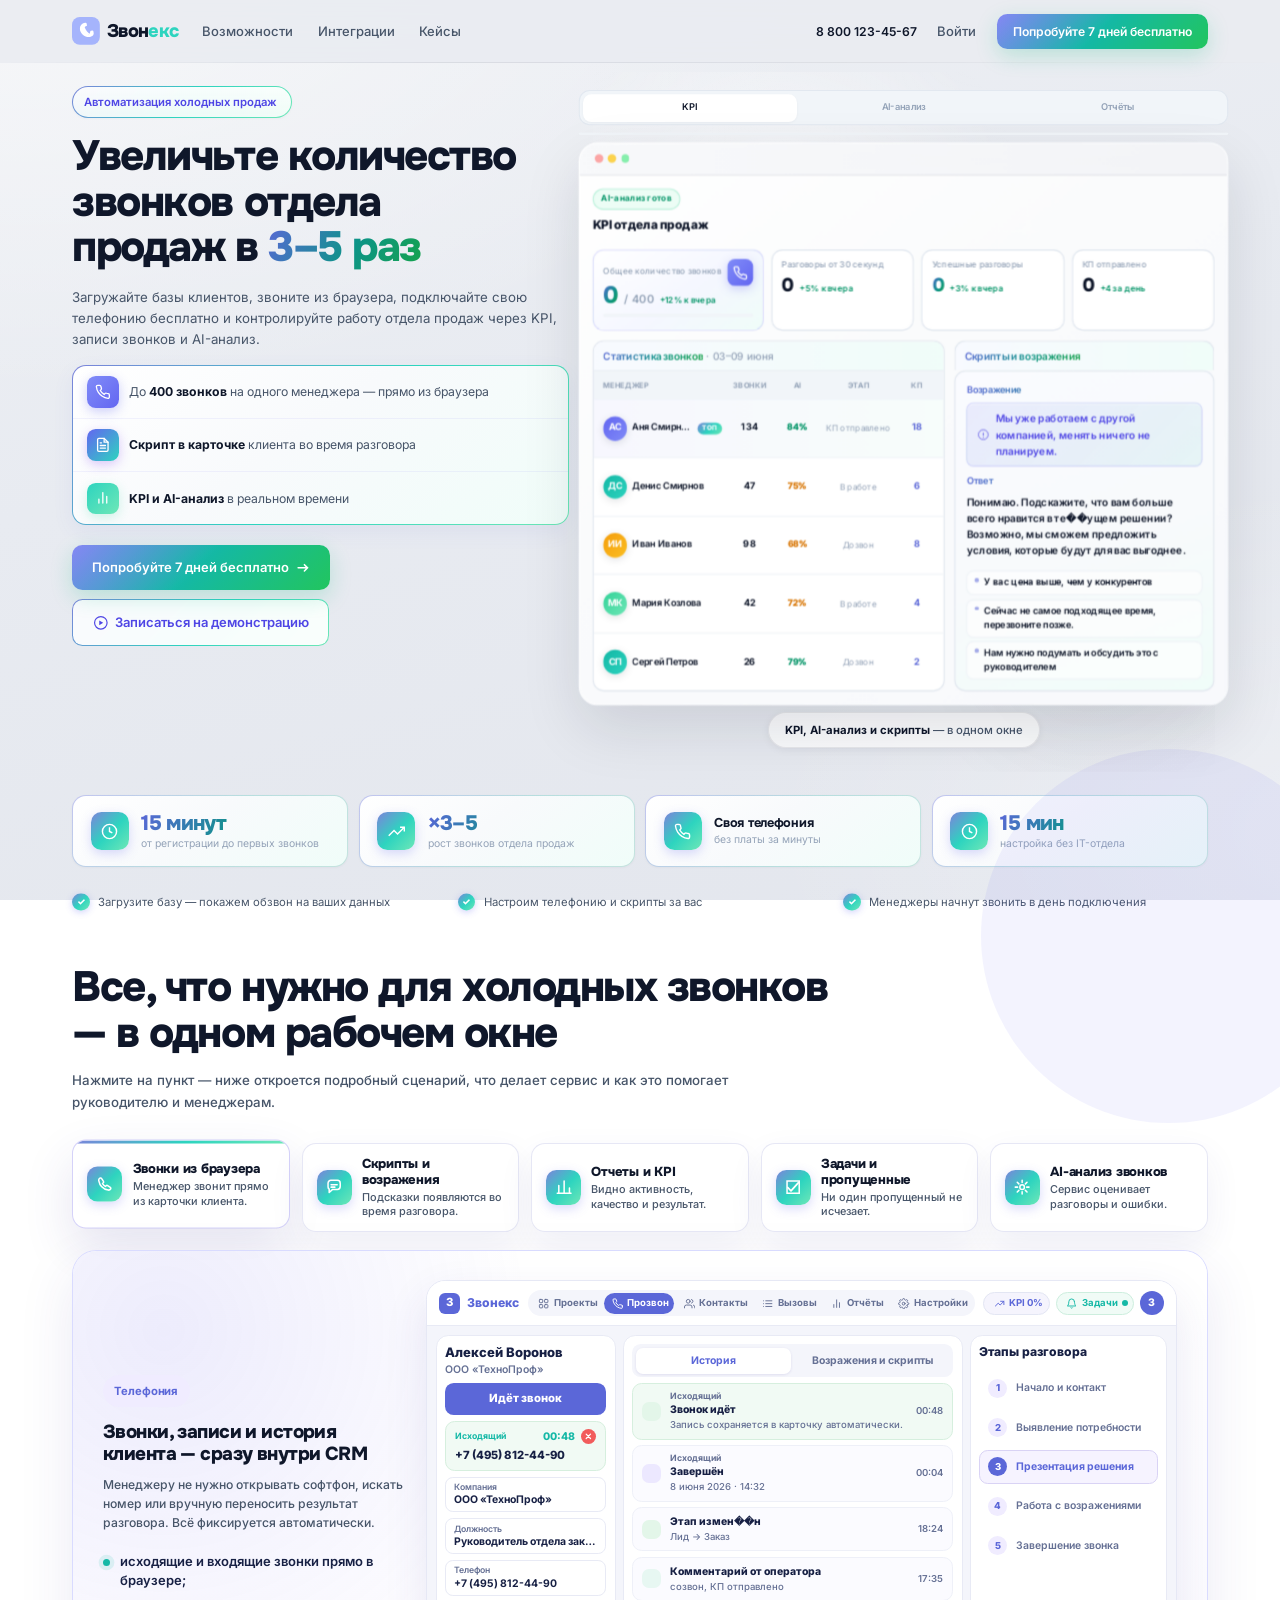
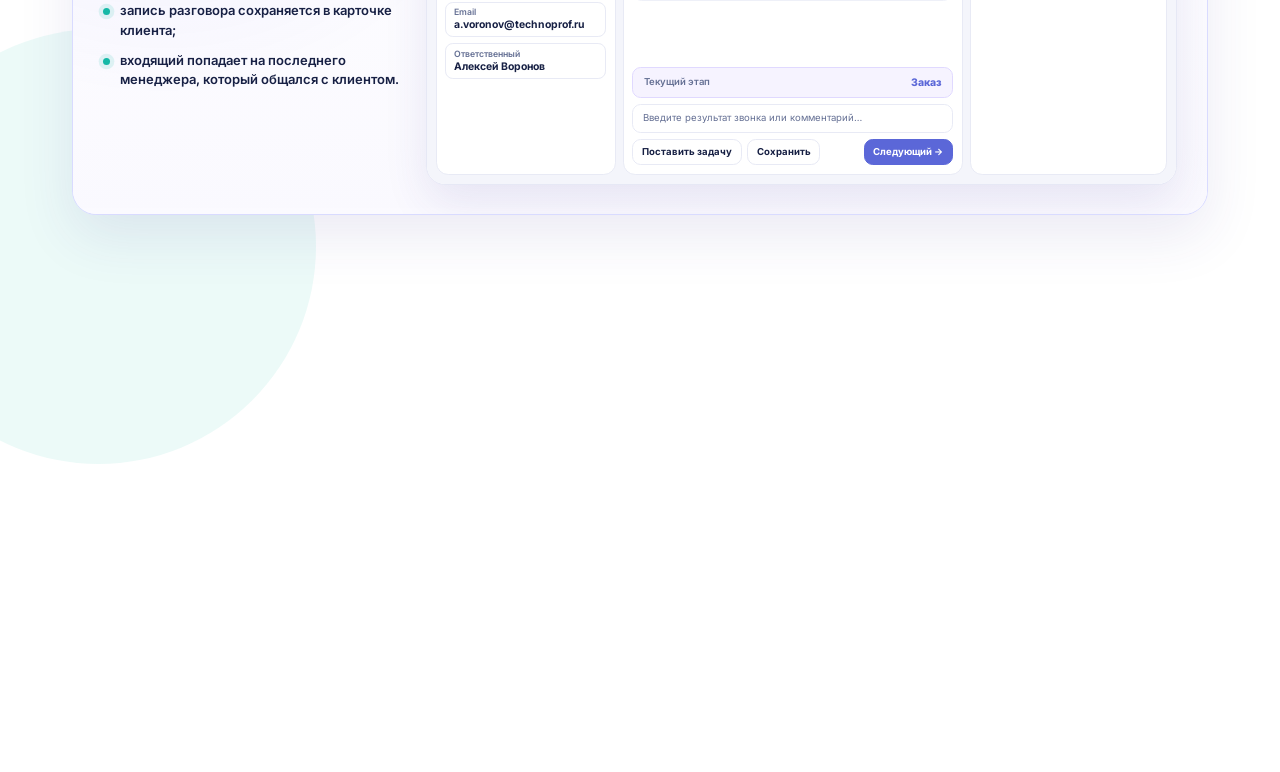
==== commit 23f7f9fb: "feat: update CRM app navigation and KPI styles, add new SVG icons" ====
--- a/new-landing.html
+++ b/new-landing.html
@@ -403,7 +403,7 @@
                                       </span>
                                       <h5>Краткий итог</h5>
                                     </div>
-                                    <p>Менеджер установил контакт, выявил ситуацию и презентовал решение. Клиент заинтересо��ан, ����о нужно согласование с руководством. Следующий шаг назначен; рекомендуется проработать критерии принятия решения.</p>
+                                    <p>Менеджер установил контакт, выявил ситуацию и презентовал решение. Клиент заинтересо����ан, ����о нужно согласование с руководством. Следующий шаг назначен; рекомендуется проработать критерии принятия решения.</p>
                                   </article>
 
                                   <article class="ai-results__summary">
@@ -722,13 +722,17 @@
                   <header class="crm-app__bar">
                     <div class="crm-app__brand"><span class="crm-app__logo">3</span>Звонекс</div>
                     <nav class="crm-app__nav">
-                      <em>Проекты</em>
-                      <em class="is-active">Продажи</em>
-                      <em>Контакты</em>
-                      <em>Отчёты</em>
+                      <em><svg viewBox="0 0 24 24" fill="none" stroke="currentColor" stroke-width="2" stroke-linecap="round" stroke-linejoin="round"><rect x="3" y="3" width="7" height="7" rx="1.5"/><rect x="14" y="3" width="7" height="7" rx="1.5"/><rect x="3" y="14" width="7" height="7" rx="1.5"/><rect x="14" y="14" width="7" height="7" rx="1.5"/></svg>Проекты</em>
+                      <em class="is-active"><svg viewBox="0 0 24 24" fill="none" stroke="currentColor" stroke-width="2" stroke-linecap="round" stroke-linejoin="round"><path d="M22 16.92v3a2 2 0 0 1-2.18 2 19.79 19.79 0 0 1-8.63-3.07 19.5 19.5 0 0 1-6-6 19.79 19.79 0 0 1-3.07-8.67A2 2 0 0 1 4.11 2h3a2 2 0 0 1 2 1.72c.13.96.36 1.9.7 2.81a2 2 0 0 1-.45 2.11L8.09 9.91a16 16 0 0 0 6 6l1.27-1.27a2 2 0 0 1 2.11-.45c.91.34 1.85.57 2.81.7A2 2 0 0 1 22 16.92z"/></svg>Прозвон</em>
+                      <em><svg viewBox="0 0 24 24" fill="none" stroke="currentColor" stroke-width="2" stroke-linecap="round" stroke-linejoin="round"><path d="M17 21v-2a4 4 0 0 0-4-4H5a4 4 0 0 0-4 4v2"/><circle cx="9" cy="7" r="4"/><path d="M23 21v-2a4 4 0 0 0-3-3.87"/><path d="M16 3.13a4 4 0 0 1 0 7.75"/></svg>Контакты</em>
+                      <em><svg viewBox="0 0 24 24" fill="none" stroke="currentColor" stroke-width="2" stroke-linecap="round" stroke-linejoin="round"><line x1="8" y1="6" x2="21" y2="6"/><line x1="8" y1="12" x2="21" y2="12"/><line x1="8" y1="18" x2="21" y2="18"/><line x1="3" y1="6" x2="3.01" y2="6"/><line x1="3" y1="12" x2="3.01" y2="12"/><line x1="3" y1="18" x2="3.01" y2="18"/></svg>Вызовы</em>
+                      <em><svg viewBox="0 0 24 24" fill="none" stroke="currentColor" stroke-width="2" stroke-linecap="round" stroke-linejoin="round"><line x1="18" y1="20" x2="18" y2="10"/><line x1="12" y1="20" x2="12" y2="4"/><line x1="6" y1="20" x2="6" y2="14"/></svg>Отчёты</em>
+                      <em><svg viewBox="0 0 24 24" fill="none" stroke="currentColor" stroke-width="2" stroke-linecap="round" stroke-linejoin="round"><circle cx="12" cy="12" r="3"/><path d="M19.4 15a1.65 1.65 0 0 0 .33 1.82l.06.06a2 2 0 1 1-2.83 2.83l-.06-.06a1.65 1.65 0 0 0-1.82-.33 1.65 1.65 0 0 0-1 1.51V21a2 2 0 0 1-4 0v-.09A1.65 1.65 0 0 0 9 19.4a1.65 1.65 0 0 0-1.82.33l-.06.06a2 2 0 1 1-2.83-2.83l.06-.06a1.65 1.65 0 0 0 .33-1.82 1.65 1.65 0 0 0-1.51-1H3a2 2 0 0 1 0-4h.09A1.65 1.65 0 0 0 4.6 9a1.65 1.65 0 0 0-.33-1.82l-.06-.06a2 2 0 1 1 2.83-2.83l.06.06a1.65 1.65 0 0 0 1.82.33H9a1.65 1.65 0 0 0 1-1.51V3a2 2 0 0 1 4 0v.09a1.65 1.65 0 0 0 1 1.51 1.65 1.65 0 0 0 1.82-.33l.06-.06a2 2 0 1 1 2.83 2.83l-.06.06a1.65 1.65 0 0 0-.33 1.82V9a1.65 1.65 0 0 0 1.51 1H21a2 2 0 0 1 0 4h-.09a1.65 1.65 0 0 0-1.51 1z"/></svg>Настройки</em>
                     </nav>
                     <div class="crm-app__actions">
-                      <span class="crm-app__status">Звонок идёт</span>
+                      <span class="crm-app__kpi"><svg viewBox="0 0 24 24" fill="none" stroke="currentColor" stroke-width="2" stroke-linecap="round" stroke-linejoin="round"><polyline points="3 17 9 11 13 15 21 7"/><polyline points="14 7 21 7 21 14"/></svg>KPI 0%</span>
+                      <span class="crm-app__tasks-pill"><svg viewBox="0 0 24 24" fill="none" stroke="currentColor" stroke-width="2" stroke-linecap="round" stroke-linejoin="round"><path d="M18 8a6 6 0 0 0-12 0c0 7-3 9-3 9h18s-3-2-3-9"/><path d="M13.73 21a2 2 0 0 1-3.46 0"/></svg>Задачи<i></i></span>
+                      <span class="crm-app__avatar">3</span>
                     </div>
                   </header>
 
@@ -781,7 +785,7 @@
                         <div class="crm-app__event">
                           <span class="crm-app__ic crm-app__ic--ok"></span>
                           <div>
-                            <b>Этап изменён</b>
+                            <b>Этап измен��н</b>
                             <p>Лид → Заказ</p>
                           </div>
                           <time>18:24</time>
@@ -834,13 +838,17 @@
                   <header class="crm-app__bar">
                     <div class="crm-app__brand"><span class="crm-app__logo">3</span>Звонекс</div>
                     <nav class="crm-app__nav">
-                      <em>Проекты</em>
-                      <em>Продажи</em>
-                      <em class="is-active">Контакты</em>
-                      <em>Отчёты</em>
+                      <em><svg viewBox="0 0 24 24" fill="none" stroke="currentColor" stroke-width="2" stroke-linecap="round" stroke-linejoin="round"><rect x="3" y="3" width="7" height="7" rx="1.5"/><rect x="14" y="3" width="7" height="7" rx="1.5"/><rect x="3" y="14" width="7" height="7" rx="1.5"/><rect x="14" y="14" width="7" height="7" rx="1.5"/></svg>Проекты</em>
+                      <em><svg viewBox="0 0 24 24" fill="none" stroke="currentColor" stroke-width="2" stroke-linecap="round" stroke-linejoin="round"><path d="M22 16.92v3a2 2 0 0 1-2.18 2 19.79 19.79 0 0 1-8.63-3.07 19.5 19.5 0 0 1-6-6 19.79 19.79 0 0 1-3.07-8.67A2 2 0 0 1 4.11 2h3a2 2 0 0 1 2 1.72c.13.96.36 1.9.7 2.81a2 2 0 0 1-.45 2.11L8.09 9.91a16 16 0 0 0 6 6l1.27-1.27a2 2 0 0 1 2.11-.45c.91.34 1.85.57 2.81.7A2 2 0 0 1 22 16.92z"/></svg>Прозвон</em>
+                      <em class="is-active"><svg viewBox="0 0 24 24" fill="none" stroke="currentColor" stroke-width="2" stroke-linecap="round" stroke-linejoin="round"><path d="M17 21v-2a4 4 0 0 0-4-4H5a4 4 0 0 0-4 4v2"/><circle cx="9" cy="7" r="4"/><path d="M23 21v-2a4 4 0 0 0-3-3.87"/><path d="M16 3.13a4 4 0 0 1 0 7.75"/></svg>Контакты</em>
+                      <em><svg viewBox="0 0 24 24" fill="none" stroke="currentColor" stroke-width="2" stroke-linecap="round" stroke-linejoin="round"><line x1="8" y1="6" x2="21" y2="6"/><line x1="8" y1="12" x2="21" y2="12"/><line x1="8" y1="18" x2="21" y2="18"/><line x1="3" y1="6" x2="3.01" y2="6"/><line x1="3" y1="12" x2="3.01" y2="12"/><line x1="3" y1="18" x2="3.01" y2="18"/></svg>Вызовы</em>
+                      <em><svg viewBox="0 0 24 24" fill="none" stroke="currentColor" stroke-width="2" stroke-linecap="round" stroke-linejoin="round"><line x1="18" y1="20" x2="18" y2="10"/><line x1="12" y1="20" x2="12" y2="4"/><line x1="6" y1="20" x2="6" y2="14"/></svg>Отчёты</em>
+                      <em><svg viewBox="0 0 24 24" fill="none" stroke="currentColor" stroke-width="2" stroke-linecap="round" stroke-linejoin="round"><circle cx="12" cy="12" r="3"/><path d="M19.4 15a1.65 1.65 0 0 0 .33 1.82l.06.06a2 2 0 1 1-2.83 2.83l-.06-.06a1.65 1.65 0 0 0-1.82-.33 1.65 1.65 0 0 0-1 1.51V21a2 2 0 0 1-4 0v-.09A1.65 1.65 0 0 0 9 19.4a1.65 1.65 0 0 0-1.82.33l-.06.06a2 2 0 1 1-2.83-2.83l.06-.06a1.65 1.65 0 0 0 .33-1.82 1.65 1.65 0 0 0-1.51-1H3a2 2 0 0 1 0-4h.09A1.65 1.65 0 0 0 4.6 9a1.65 1.65 0 0 0-.33-1.82l-.06-.06a2 2 0 1 1 2.83-2.83l.06.06a1.65 1.65 0 0 0 1.82.33H9a1.65 1.65 0 0 0 1-1.51V3a2 2 0 0 1 4 0v.09a1.65 1.65 0 0 0 1 1.51 1.65 1.65 0 0 0 1.82-.33l.06-.06a2 2 0 1 1 2.83 2.83l-.06.06a1.65 1.65 0 0 0-.33 1.82V9a1.65 1.65 0 0 0 1.51 1H21a2 2 0 0 1 0 4h-.09a1.65 1.65 0 0 0-1.51 1z"/></svg>Настройки</em>
                     </nav>
                     <div class="crm-app__actions">
-                      <span class="crm-app__status">Скрипт открыт</span>
+                      <span class="crm-app__kpi"><svg viewBox="0 0 24 24" fill="none" stroke="currentColor" stroke-width="2" stroke-linecap="round" stroke-linejoin="round"><polyline points="3 17 9 11 13 15 21 7"/><polyline points="14 7 21 7 21 14"/></svg>KPI 0%</span>
+                      <span class="crm-app__tasks-pill"><svg viewBox="0 0 24 24" fill="none" stroke="currentColor" stroke-width="2" stroke-linecap="round" stroke-linejoin="round"><path d="M18 8a6 6 0 0 0-12 0c0 7-3 9-3 9h18s-3-2-3-9"/><path d="M13.73 21a2 2 0 0 1-3.46 0"/></svg>Задачи<i></i></span>
+                      <span class="crm-app__avatar">3</span>
                     </div>
                   </header>
 
@@ -942,13 +950,17 @@
                   <header class="crm-app__bar">
                     <div class="crm-app__brand"><span class="crm-app__logo">3</span>Звонекс</div>
                     <nav class="crm-app__nav">
-                      <em>Проекты</em>
-                      <em>Продажи</em>
-                      <em>Контакты</em>
-                      <em class="is-active">Отчёты</em>
+                      <em><svg viewBox="0 0 24 24" fill="none" stroke="currentColor" stroke-width="2" stroke-linecap="round" stroke-linejoin="round"><rect x="3" y="3" width="7" height="7" rx="1.5"/><rect x="14" y="3" width="7" height="7" rx="1.5"/><rect x="3" y="14" width="7" height="7" rx="1.5"/><rect x="14" y="14" width="7" height="7" rx="1.5"/></svg>Проекты</em>
+                      <em><svg viewBox="0 0 24 24" fill="none" stroke="currentColor" stroke-width="2" stroke-linecap="round" stroke-linejoin="round"><path d="M22 16.92v3a2 2 0 0 1-2.18 2 19.79 19.79 0 0 1-8.63-3.07 19.5 19.5 0 0 1-6-6 19.79 19.79 0 0 1-3.07-8.67A2 2 0 0 1 4.11 2h3a2 2 0 0 1 2 1.72c.13.96.36 1.9.7 2.81a2 2 0 0 1-.45 2.11L8.09 9.91a16 16 0 0 0 6 6l1.27-1.27a2 2 0 0 1 2.11-.45c.91.34 1.85.57 2.81.7A2 2 0 0 1 22 16.92z"/></svg>Прозвон</em>
+                      <em><svg viewBox="0 0 24 24" fill="none" stroke="currentColor" stroke-width="2" stroke-linecap="round" stroke-linejoin="round"><path d="M17 21v-2a4 4 0 0 0-4-4H5a4 4 0 0 0-4 4v2"/><circle cx="9" cy="7" r="4"/><path d="M23 21v-2a4 4 0 0 0-3-3.87"/><path d="M16 3.13a4 4 0 0 1 0 7.75"/></svg>Контакты</em>
+                      <em><svg viewBox="0 0 24 24" fill="none" stroke="currentColor" stroke-width="2" stroke-linecap="round" stroke-linejoin="round"><line x1="8" y1="6" x2="21" y2="6"/><line x1="8" y1="12" x2="21" y2="12"/><line x1="8" y1="18" x2="21" y2="18"/><line x1="3" y1="6" x2="3.01" y2="6"/><line x1="3" y1="12" x2="3.01" y2="12"/><line x1="3" y1="18" x2="3.01" y2="18"/></svg>Вызовы</em>
+                      <em class="is-active"><svg viewBox="0 0 24 24" fill="none" stroke="currentColor" stroke-width="2" stroke-linecap="round" stroke-linejoin="round"><line x1="18" y1="20" x2="18" y2="10"/><line x1="12" y1="20" x2="12" y2="4"/><line x1="6" y1="20" x2="6" y2="14"/></svg>Отчёты</em>
+                      <em><svg viewBox="0 0 24 24" fill="none" stroke="currentColor" stroke-width="2" stroke-linecap="round" stroke-linejoin="round"><circle cx="12" cy="12" r="3"/><path d="M19.4 15a1.65 1.65 0 0 0 .33 1.82l.06.06a2 2 0 1 1-2.83 2.83l-.06-.06a1.65 1.65 0 0 0-1.82-.33 1.65 1.65 0 0 0-1 1.51V21a2 2 0 0 1-4 0v-.09A1.65 1.65 0 0 0 9 19.4a1.65 1.65 0 0 0-1.82.33l-.06.06a2 2 0 1 1-2.83-2.83l.06-.06a1.65 1.65 0 0 0 .33-1.82 1.65 1.65 0 0 0-1.51-1H3a2 2 0 0 1 0-4h.09A1.65 1.65 0 0 0 4.6 9a1.65 1.65 0 0 0-.33-1.82l-.06-.06a2 2 0 1 1 2.83-2.83l.06.06a1.65 1.65 0 0 0 1.82.33H9a1.65 1.65 0 0 0 1-1.51V3a2 2 0 0 1 4 0v.09a1.65 1.65 0 0 0 1 1.51 1.65 1.65 0 0 0 1.82-.33l.06-.06a2 2 0 1 1 2.83 2.83l-.06.06a1.65 1.65 0 0 0-.33 1.82V9a1.65 1.65 0 0 0 1.51 1H21a2 2 0 0 1 0 4h-.09a1.65 1.65 0 0 0-1.51 1z"/></svg>Настройки</em>
                     </nav>
                     <div class="crm-app__actions">
-                      <span class="crm-app__datepill">03–09 июня</span>
+                      <span class="crm-app__kpi"><svg viewBox="0 0 24 24" fill="none" stroke="currentColor" stroke-width="2" stroke-linecap="round" stroke-linejoin="round"><polyline points="3 17 9 11 13 15 21 7"/><polyline points="14 7 21 7 21 14"/></svg>KPI 0%</span>
+                      <span class="crm-app__tasks-pill"><svg viewBox="0 0 24 24" fill="none" stroke="currentColor" stroke-width="2" stroke-linecap="round" stroke-linejoin="round"><path d="M18 8a6 6 0 0 0-12 0c0 7-3 9-3 9h18s-3-2-3-9"/><path d="M13.73 21a2 2 0 0 1-3.46 0"/></svg>Задачи<i></i></span>
+                      <span class="crm-app__avatar">3</span>
                     </div>
                   </header>
 
@@ -1091,17 +1103,21 @@
               </div>
               <div class="capability-preview capability-preview--shot">
                 <div class="preview-top"><span>Задачи и пропущенные</span><span class="preview-status">8 из 12</span></div>
-                <div class="crm-app crm-app--tasks" role="img" aria-label="Интерфейс сервиса Звонекс: задачи менеджера, список дел на сегодня и автозадача после пропу��енного звонка">
+                <div class="crm-app crm-app--tasks" role="img" aria-label="Интерфейс сервиса Звонекс: задачи менеджера, список дел на сегодня и автозадача после п��опу��енного звонка">
                   <header class="crm-app__bar">
                     <div class="crm-app__brand"><span class="crm-app__logo">3</span>Звонекс</div>
                     <nav class="crm-app__nav">
-                      <em>Проекты</em>
-                      <em class="is-active">Продажи</em>
-                      <em>Контакты</em>
-                      <em>Отчёты</em>
+                      <em><svg viewBox="0 0 24 24" fill="none" stroke="currentColor" stroke-width="2" stroke-linecap="round" stroke-linejoin="round"><rect x="3" y="3" width="7" height="7" rx="1.5"/><rect x="14" y="3" width="7" height="7" rx="1.5"/><rect x="3" y="14" width="7" height="7" rx="1.5"/><rect x="14" y="14" width="7" height="7" rx="1.5"/></svg>Проекты</em>
+                      <em><svg viewBox="0 0 24 24" fill="none" stroke="currentColor" stroke-width="2" stroke-linecap="round" stroke-linejoin="round"><path d="M22 16.92v3a2 2 0 0 1-2.18 2 19.79 19.79 0 0 1-8.63-3.07 19.5 19.5 0 0 1-6-6 19.79 19.79 0 0 1-3.07-8.67A2 2 0 0 1 4.11 2h3a2 2 0 0 1 2 1.72c.13.96.36 1.9.7 2.81a2 2 0 0 1-.45 2.11L8.09 9.91a16 16 0 0 0 6 6l1.27-1.27a2 2 0 0 1 2.11-.45c.91.34 1.85.57 2.81.7A2 2 0 0 1 22 16.92z"/></svg>Прозвон</em>
+                      <em><svg viewBox="0 0 24 24" fill="none" stroke="currentColor" stroke-width="2" stroke-linecap="round" stroke-linejoin="round"><path d="M17 21v-2a4 4 0 0 0-4-4H5a4 4 0 0 0-4 4v2"/><circle cx="9" cy="7" r="4"/><path d="M23 21v-2a4 4 0 0 0-3-3.87"/><path d="M16 3.13a4 4 0 0 1 0 7.75"/></svg>Контакты</em>
+                      <em class="is-active"><svg viewBox="0 0 24 24" fill="none" stroke="currentColor" stroke-width="2" stroke-linecap="round" stroke-linejoin="round"><line x1="8" y1="6" x2="21" y2="6"/><line x1="8" y1="12" x2="21" y2="12"/><line x1="8" y1="18" x2="21" y2="18"/><line x1="3" y1="6" x2="3.01" y2="6"/><line x1="3" y1="12" x2="3.01" y2="12"/><line x1="3" y1="18" x2="3.01" y2="18"/></svg>Вызовы</em>
+                      <em><svg viewBox="0 0 24 24" fill="none" stroke="currentColor" stroke-width="2" stroke-linecap="round" stroke-linejoin="round"><line x1="18" y1="20" x2="18" y2="10"/><line x1="12" y1="20" x2="12" y2="4"/><line x1="6" y1="20" x2="6" y2="14"/></svg>Отчёты</em>
+                      <em><svg viewBox="0 0 24 24" fill="none" stroke="currentColor" stroke-width="2" stroke-linecap="round" stroke-linejoin="round"><circle cx="12" cy="12" r="3"/><path d="M19.4 15a1.65 1.65 0 0 0 .33 1.82l.06.06a2 2 0 1 1-2.83 2.83l-.06-.06a1.65 1.65 0 0 0-1.82-.33 1.65 1.65 0 0 0-1 1.51V21a2 2 0 0 1-4 0v-.09A1.65 1.65 0 0 0 9 19.4a1.65 1.65 0 0 0-1.82.33l-.06.06a2 2 0 1 1-2.83-2.83l.06-.06a1.65 1.65 0 0 0 .33-1.82 1.65 1.65 0 0 0-1.51-1H3a2 2 0 0 1 0-4h.09A1.65 1.65 0 0 0 4.6 9a1.65 1.65 0 0 0-.33-1.82l-.06-.06a2 2 0 1 1 2.83-2.83l.06.06a1.65 1.65 0 0 0 1.82.33H9a1.65 1.65 0 0 0 1-1.51V3a2 2 0 0 1 4 0v.09a1.65 1.65 0 0 0 1 1.51 1.65 1.65 0 0 0 1.82-.33l.06-.06a2 2 0 1 1 2.83 2.83l-.06.06a1.65 1.65 0 0 0-.33 1.82V9a1.65 1.65 0 0 0 1.51 1H21a2 2 0 0 1 0 4h-.09a1.65 1.65 0 0 0-1.51 1z"/></svg>Настройки</em>
                     </nav>
                     <div class="crm-app__actions">
-                      <span class="crm-app__newtask">+ Новая задача</span>
+                      <span class="crm-app__kpi"><svg viewBox="0 0 24 24" fill="none" stroke="currentColor" stroke-width="2" stroke-linecap="round" stroke-linejoin="round"><polyline points="3 17 9 11 13 15 21 7"/><polyline points="14 7 21 7 21 14"/></svg>KPI 0%</span>
+                      <span class="crm-app__tasks-pill"><svg viewBox="0 0 24 24" fill="none" stroke="currentColor" stroke-width="2" stroke-linecap="round" stroke-linejoin="round"><path d="M18 8a6 6 0 0 0-12 0c0 7-3 9-3 9h18s-3-2-3-9"/><path d="M13.73 21a2 2 0 0 1-3.46 0"/></svg>Задачи<i></i></span>
+                      <span class="crm-app__avatar">3</span>
                     </div>
                   </header>
 
@@ -1199,13 +1215,17 @@
                   <header class="crm-app__bar">
                     <div class="crm-app__brand"><span class="crm-app__logo">3</span>Звонекс</div>
                     <nav class="crm-app__nav">
-                      <em>Проекты</em>
-                      <em>Продажи</em>
-                      <em>Контакты</em>
-                      <em class="is-active">AI-анализ</em>
+                      <em><svg viewBox="0 0 24 24" fill="none" stroke="currentColor" stroke-width="2" stroke-linecap="round" stroke-linejoin="round"><rect x="3" y="3" width="7" height="7" rx="1.5"/><rect x="14" y="3" width="7" height="7" rx="1.5"/><rect x="3" y="14" width="7" height="7" rx="1.5"/><rect x="14" y="14" width="7" height="7" rx="1.5"/></svg>Проекты</em>
+                      <em><svg viewBox="0 0 24 24" fill="none" stroke="currentColor" stroke-width="2" stroke-linecap="round" stroke-linejoin="round"><path d="M22 16.92v3a2 2 0 0 1-2.18 2 19.79 19.79 0 0 1-8.63-3.07 19.5 19.5 0 0 1-6-6 19.79 19.79 0 0 1-3.07-8.67A2 2 0 0 1 4.11 2h3a2 2 0 0 1 2 1.72c.13.96.36 1.9.7 2.81a2 2 0 0 1-.45 2.11L8.09 9.91a16 16 0 0 0 6 6l1.27-1.27a2 2 0 0 1 2.11-.45c.91.34 1.85.57 2.81.7A2 2 0 0 1 22 16.92z"/></svg>Прозвон</em>
+                      <em><svg viewBox="0 0 24 24" fill="none" stroke="currentColor" stroke-width="2" stroke-linecap="round" stroke-linejoin="round"><path d="M17 21v-2a4 4 0 0 0-4-4H5a4 4 0 0 0-4 4v2"/><circle cx="9" cy="7" r="4"/><path d="M23 21v-2a4 4 0 0 0-3-3.87"/><path d="M16 3.13a4 4 0 0 1 0 7.75"/></svg>Контакты</em>
+                      <em><svg viewBox="0 0 24 24" fill="none" stroke="currentColor" stroke-width="2" stroke-linecap="round" stroke-linejoin="round"><line x1="8" y1="6" x2="21" y2="6"/><line x1="8" y1="12" x2="21" y2="12"/><line x1="8" y1="18" x2="21" y2="18"/><line x1="3" y1="6" x2="3.01" y2="6"/><line x1="3" y1="12" x2="3.01" y2="12"/><line x1="3" y1="18" x2="3.01" y2="18"/></svg>Вызовы</em>
+                      <em class="is-active"><svg viewBox="0 0 24 24" fill="none" stroke="currentColor" stroke-width="2" stroke-linecap="round" stroke-linejoin="round"><line x1="18" y1="20" x2="18" y2="10"/><line x1="12" y1="20" x2="12" y2="4"/><line x1="6" y1="20" x2="6" y2="14"/></svg>Отчёты</em>
+                      <em><svg viewBox="0 0 24 24" fill="none" stroke="currentColor" stroke-width="2" stroke-linecap="round" stroke-linejoin="round"><circle cx="12" cy="12" r="3"/><path d="M19.4 15a1.65 1.65 0 0 0 .33 1.82l.06.06a2 2 0 1 1-2.83 2.83l-.06-.06a1.65 1.65 0 0 0-1.82-.33 1.65 1.65 0 0 0-1 1.51V21a2 2 0 0 1-4 0v-.09A1.65 1.65 0 0 0 9 19.4a1.65 1.65 0 0 0-1.82.33l-.06.06a2 2 0 1 1-2.83-2.83l.06-.06a1.65 1.65 0 0 0 .33-1.82 1.65 1.65 0 0 0-1.51-1H3a2 2 0 0 1 0-4h.09A1.65 1.65 0 0 0 4.6 9a1.65 1.65 0 0 0-.33-1.82l-.06-.06a2 2 0 1 1 2.83-2.83l.06.06a1.65 1.65 0 0 0 1.82.33H9a1.65 1.65 0 0 0 1-1.51V3a2 2 0 0 1 4 0v.09a1.65 1.65 0 0 0 1 1.51 1.65 1.65 0 0 0 1.82-.33l.06-.06a2 2 0 1 1 2.83 2.83l-.06.06a1.65 1.65 0 0 0-.33 1.82V9a1.65 1.65 0 0 0 1.51 1H21a2 2 0 0 1 0 4h-.09a1.65 1.65 0 0 0-1.51 1z"/></svg>Настройки</em>
                     </nav>
                     <div class="crm-app__actions">
-                      <span class="crm-app__status">Анализ завершён</span>
+                      <span class="crm-app__kpi"><svg viewBox="0 0 24 24" fill="none" stroke="currentColor" stroke-width="2" stroke-linecap="round" stroke-linejoin="round"><polyline points="3 17 9 11 13 15 21 7"/><polyline points="14 7 21 7 21 14"/></svg>KPI 0%</span>
+                      <span class="crm-app__tasks-pill"><svg viewBox="0 0 24 24" fill="none" stroke="currentColor" stroke-width="2" stroke-linecap="round" stroke-linejoin="round"><path d="M18 8a6 6 0 0 0-12 0c0 7-3 9-3 9h18s-3-2-3-9"/><path d="M13.73 21a2 2 0 0 1-3.46 0"/></svg>Задачи<i></i></span>
+                      <span class="crm-app__avatar">3</span>
                     </div>
                   </header>
 
--- a/css/outcomes.css
+++ b/css/outcomes.css
@@ -1584,3 +1584,57 @@
   .bar-item { grid-template-columns: 70px 1fr 36px; font-size: 12px; }
   .score-card strong { font-size: 20px; }
 }
+
+/* ===== Обновлённый хедэр иллюстраций (как в макете приложения) ===== */
+.crm-app__bar { gap: 10px; }
+.crm-app__nav { gap: 2px; padding: 3px; }
+.crm-app__nav em {
+  display: inline-flex;
+  align-items: center;
+  gap: 5px;
+  padding: 5px 9px;
+}
+.crm-app__nav em svg {
+  width: 13px;
+  height: 13px;
+  flex-shrink: 0;
+}
+.crm-app__kpi,
+.crm-app__tasks-pill {
+  display: inline-flex;
+  align-items: center;
+  gap: 5px;
+  border: 1px solid #e3e6f3;
+  border-radius: 999px;
+  padding: 5px 11px;
+  font-weight: 700;
+  font-size: 11px;
+  white-space: nowrap;
+}
+.crm-app__kpi { color: var(--primary); background: #f5f4fd; }
+.crm-app__kpi svg { width: 13px; height: 13px; flex-shrink: 0; }
+.crm-app__tasks-pill {
+  color: var(--green);
+  background: #f0fbf6;
+  border-color: #cdeede;
+}
+.crm-app__tasks-pill svg { width: 13px; height: 13px; flex-shrink: 0; }
+.crm-app__tasks-pill i {
+  width: 7px;
+  height: 7px;
+  border-radius: 999px;
+  background: var(--green);
+  flex-shrink: 0;
+}
+.crm-app__avatar {
+  width: 28px;
+  height: 28px;
+  border-radius: 999px;
+  background: var(--primary);
+  color: #fff;
+  display: grid;
+  place-items: center;
+  font-weight: 800;
+  font-size: 12px;
+  flex-shrink: 0;
+}
--- a/css/new-landing.css
+++ b/css/new-landing.css
@@ -1,6 +1,6 @@
 /* ===== Уменьшение масштаба всей страницы ===== */
 body {
-  zoom: 0.8;
+  zoom: 0.87;
 }
 
 /* ===== Скрываем верхний хэдэр у иллюстраций табов ===== */
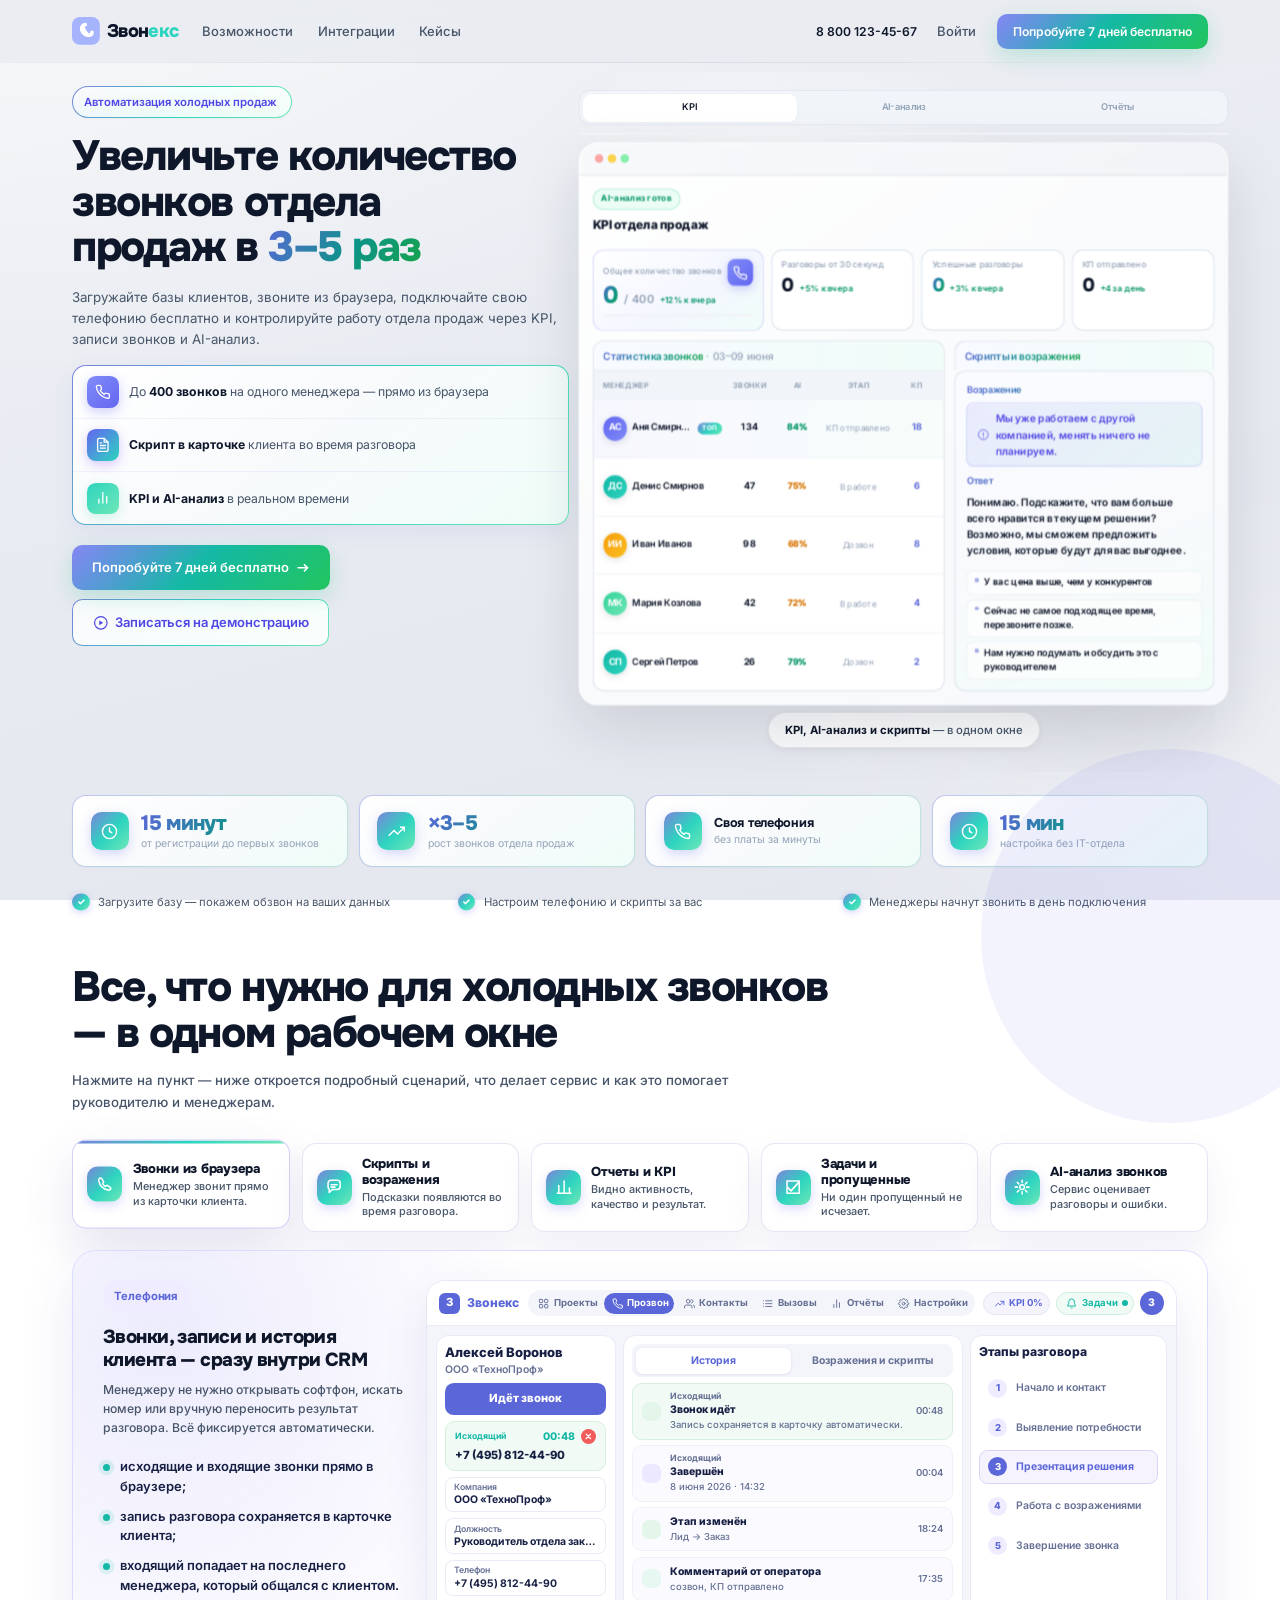
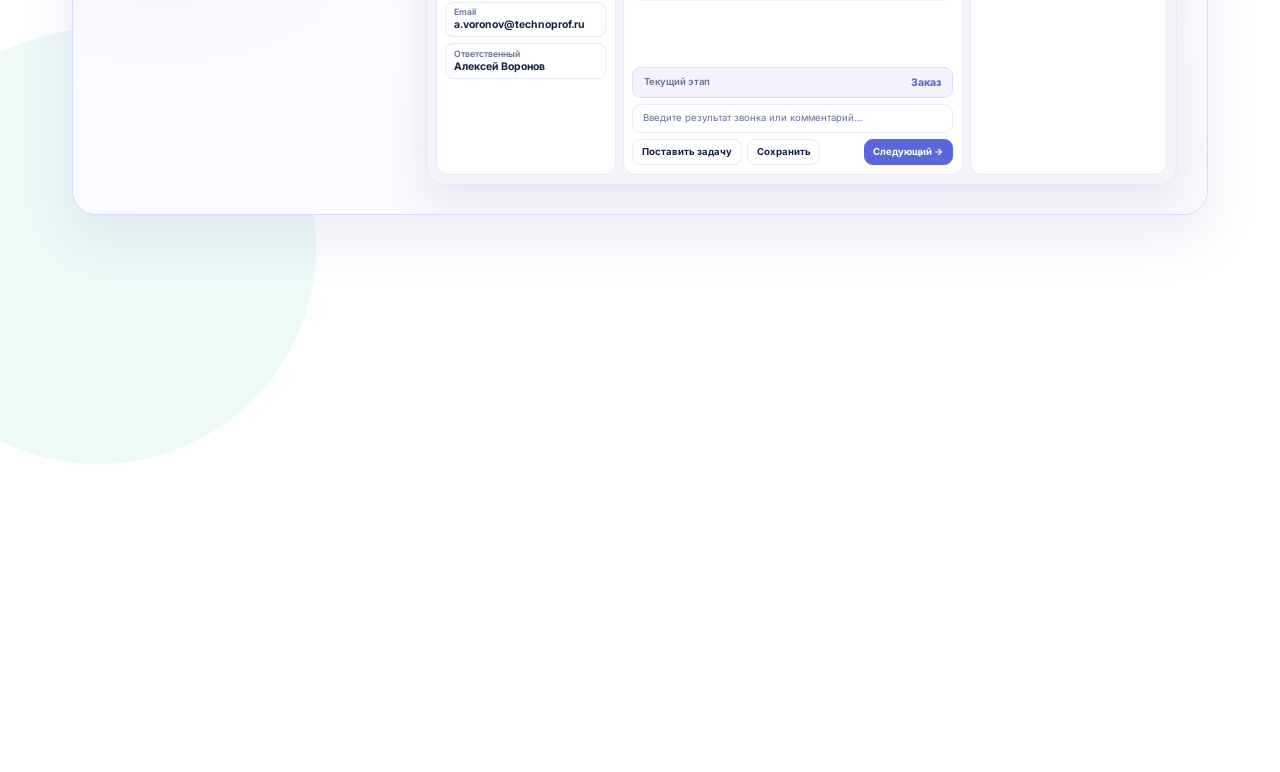
==== commit 4c4dd1ee: "feat: adjust flexbox alignment and correct typos in landing page content" ====
--- a/new-landing.html
+++ b/new-landing.html
@@ -241,7 +241,7 @@
                                   </div>
 
                                   <span class="kpi-scripts__tag dash-label">Ответ</span>
-                                  <p class="kpi-scripts__answer" data-script-answer>Понимаю. Подскажите, что вам больше всего нравится в те��ущем решении? Возможно, мы сможем предложить условия, которые будут для вас выгоднее.</p>
+                                  <p class="kpi-scripts__answer" data-script-answer>Понимаю. Подскажите, что вам больше всего нравится в текущем решении? Возможно, мы сможем предложить условия, которые будут для вас выгоднее.</p>
 
                                   <ul class="kpi-scripts__examples">
                                     <li>У вас цена выше, чем у конкурентов</li>
@@ -403,7 +403,7 @@
                                       </span>
                                       <h5>Краткий итог</h5>
                                     </div>
-                                    <p>Менеджер установил контакт, выявил ситуацию и презентовал решение. Клиент заинтересо����ан, ����о нужно согласование с руководством. Следующий шаг назначен; рекомендуется проработать критерии принятия решения.</p>
+                                    <p>Менеджер установил контакт, выявил ситуацию и презентовал решение. Клиент заинтересован, но нужно согласование с руководством. Следующий шаг назначен; рекомендуется проработать критерии принятия решения.</p>
                                   </article>
 
                                   <article class="ai-results__summary">
@@ -785,7 +785,7 @@
                         <div class="crm-app__event">
                           <span class="crm-app__ic crm-app__ic--ok"></span>
                           <div>
-                            <b>Этап измен��н</b>
+                            <b>Этап изменён</b>
                             <p>Лид → Заказ</p>
                           </div>
                           <time>18:24</time>
@@ -825,7 +825,7 @@
               <div class="capability-copy">
                 <div class="capability-label">Скрипты</div>
                 <h3>Менеджер видит, что сказать клиенту в нужный момент</h3>
-                <p>Скрипты, ответы н�� возражения и подсказки открываются рядом с карточкой. Это снижает хаос в разговоре и помогает нови��кам быстрее продавать.</p>
+                <p>Скрипты, ответы на возражения и подсказки открываются рядом с карточкой. Это снижает хаос в разговоре и помогает новичкам быстрее продавать.</p>
                 <ul class="capability-list">
                   <li>готовые ответы на частые возражения;</li>
                   <li>единый стандарт разговора для всей команды;</li>
@@ -1103,7 +1103,7 @@
               </div>
               <div class="capability-preview capability-preview--shot">
                 <div class="preview-top"><span>Задачи и пропущенные</span><span class="preview-status">8 из 12</span></div>
-                <div class="crm-app crm-app--tasks" role="img" aria-label="Интерфейс сервиса Звонекс: задачи менеджера, список дел на сегодня и автозадача после п��опу��енного звонка">
+                <div class="crm-app crm-app--tasks" role="img" aria-label="Интерфейс сервиса Звонекс: задачи менеджера, список дел на сегодня и автозадача после пропущенного звонка">
                   <header class="crm-app__bar">
                     <div class="crm-app__brand"><span class="crm-app__logo">3</span>Звонекс</div>
                     <nav class="crm-app__nav">
--- a/css/outcomes.css
+++ b/css/outcomes.css
@@ -220,7 +220,7 @@
 .capability-copy {
   display: flex;
   flex-direction: column;
-  justify-content: center;
+  justify-content: flex-start;
   min-width: 0;
 }
 
